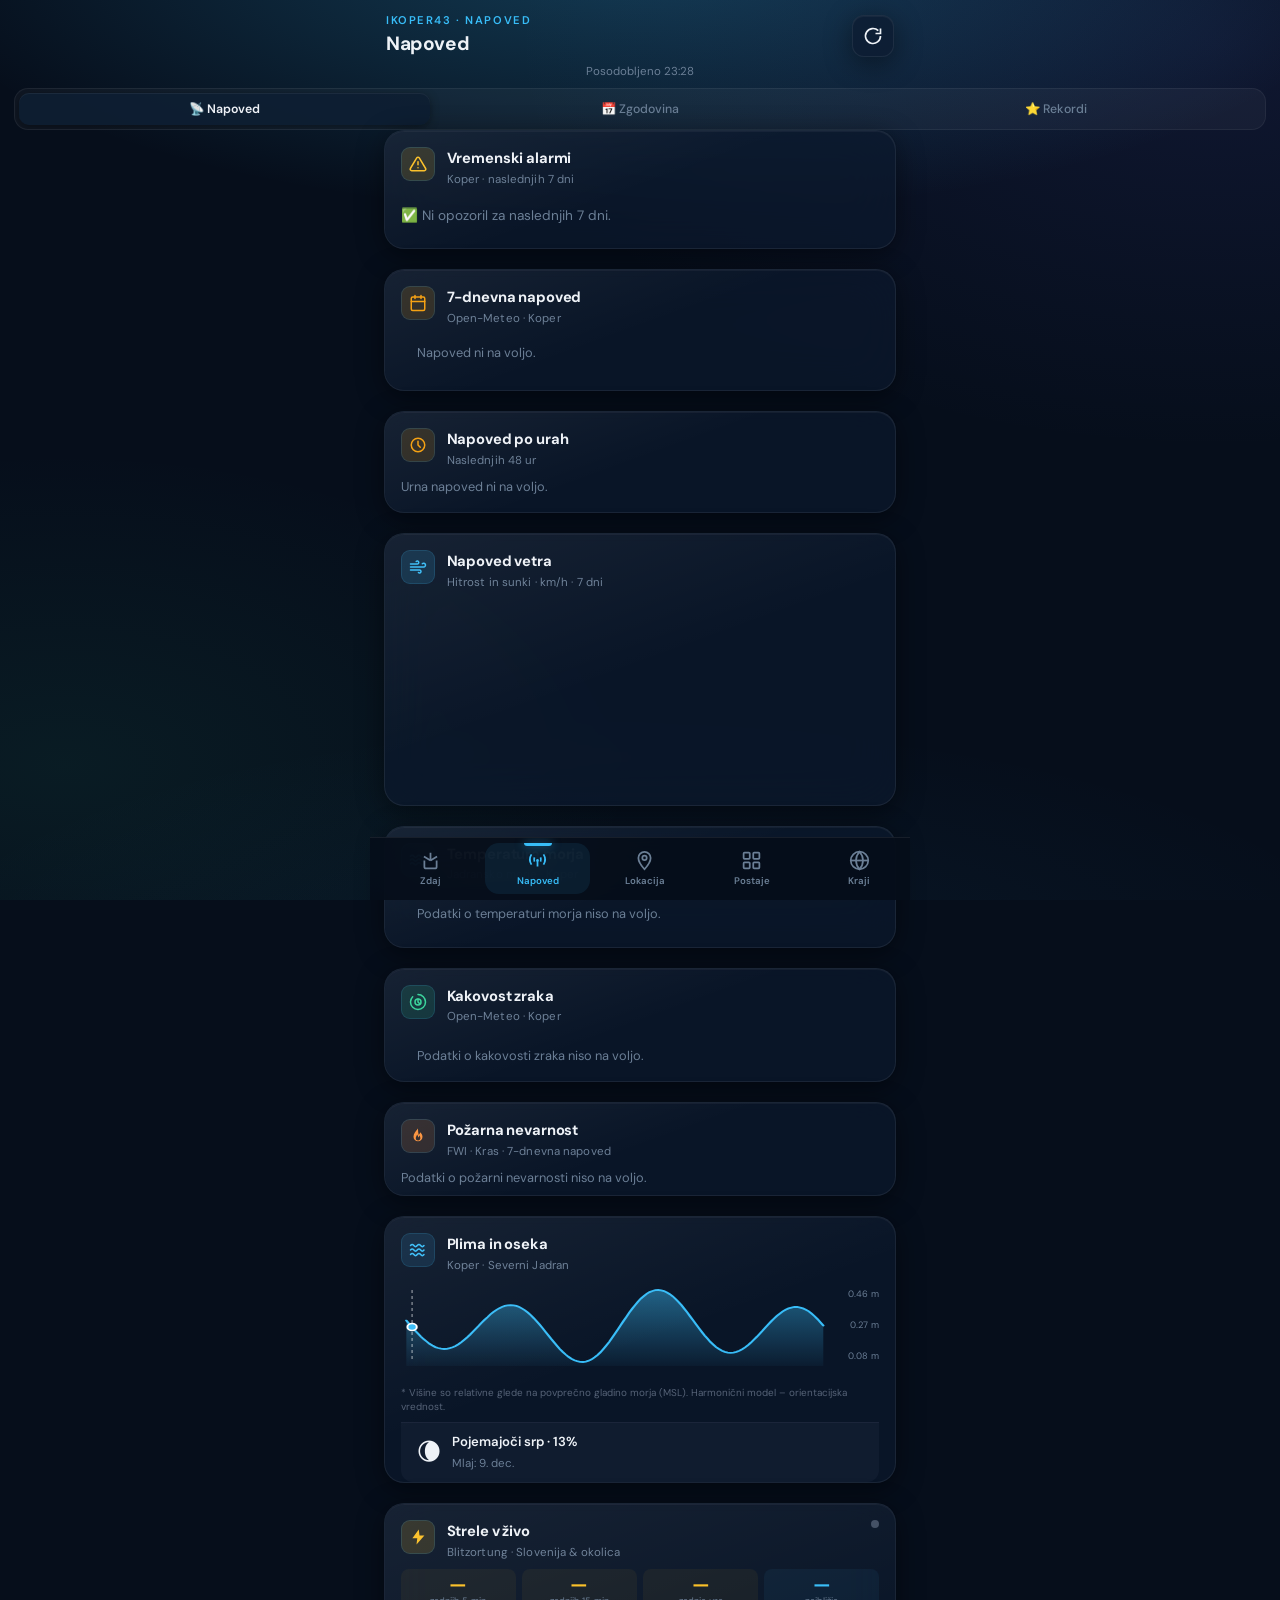
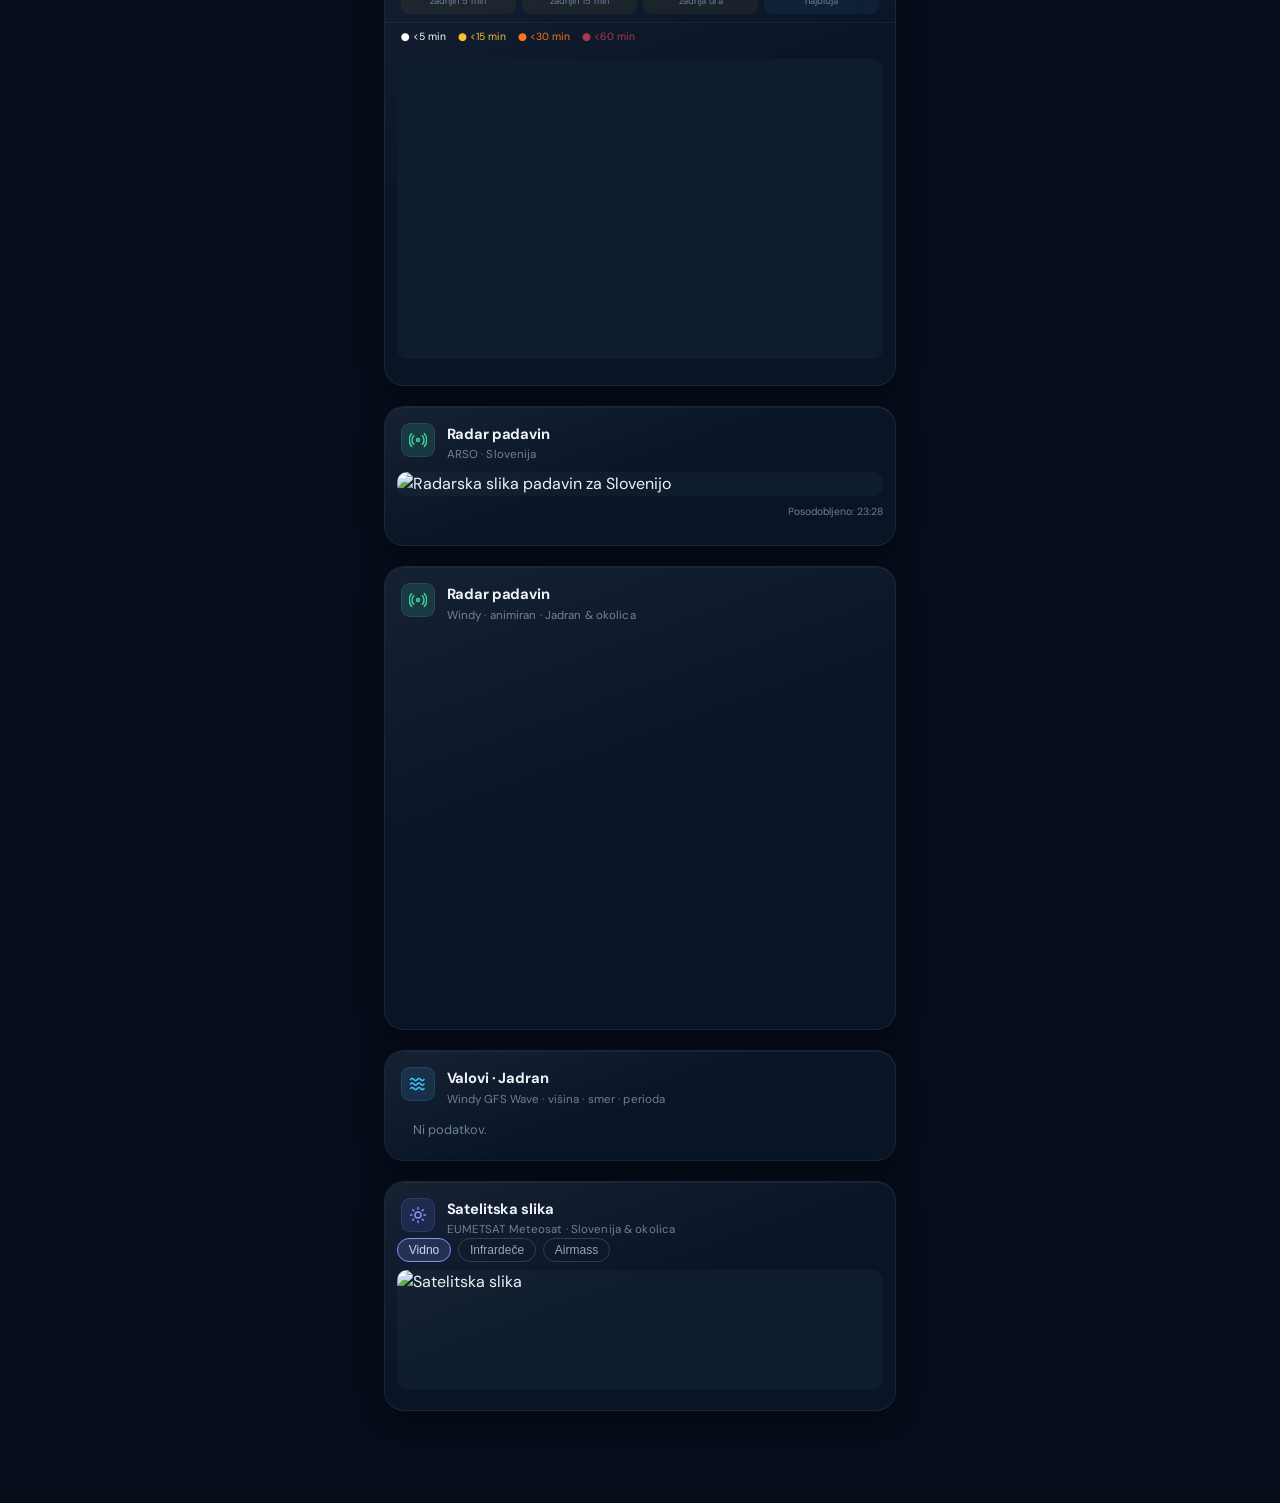
==== forecast.html @ 74c1cf61 "Push notification, veted naoved" ====
﻿<!DOCTYPE html>
<html lang="sl">
  <head>
    <meta charset="UTF-8" />
    <meta name="viewport" content="width=device-width, initial-scale=1, viewport-fit=cover" />
    <meta name="theme-color" content="#070f1a" />
    <meta name="description" content="Napoved, radar in opozorila – IKOPER43 Koper" />
    <title>Napoved – Vreme Koper</title>
    <link rel="manifest" href="manifest.webmanifest" />
    <link rel="icon" href="icons/icon-192.png" type="image/png" />
    <link rel="apple-touch-icon" href="icons/icon-192.png" />
    <link rel="preconnect" href="https://fonts.googleapis.com" />
    <link rel="preconnect" href="https://fonts.gstatic.com" crossorigin />
    <link
      href="https://fonts.googleapis.com/css2?family=DM+Sans:ital,opsz,wght@0,9..40,400;0,9..40,500;0,9..40,600;0,9..40,700&display=swap"
      rel="stylesheet"
    />
    <link rel="stylesheet" href="css/styles.css" />
    <link rel="stylesheet" href="https://unpkg.com/leaflet@1.9.4/dist/leaflet.css" />
  </head>
  <body class="page-forecast">
    <div class="bg-gradient" aria-hidden="true"></div>

    <header class="header">
      <div class="header__brand">
        <p class="header__station">IKOPER43 · Napoved</p>
        <h1 class="header__title">Napoved</h1>
      </div>
      <div class="header__actions">
        <button type="button" id="btn-reload" class="btn btn--icon" aria-label="Osveži">
          <svg width="20" height="20" viewBox="0 0 24 24" fill="none" stroke="currentColor" stroke-width="2" aria-hidden="true">
            <path d="M21 12a9 9 0 1 1-2.64-6.36" />
            <polyline points="21 3 21 9 15 9" />
          </svg>
        </button>
      </div>
    </header>

    <p id="status" class="status" role="status">Nalagam…</p>

    <nav class="sub-nav" aria-label="Postaja navigacija">
      <a href="./forecast.html" class="sub-nav__link sub-nav__link--active">📡 Napoved</a>
      <a href="./history.html" class="sub-nav__link">📅 Zgodovina</a>
      <a href="./records.html" class="sub-nav__link">⭐ Rekordi</a>
    </nav>

    <main class="main main--forecast">

      <!-- Opozorila -->
      <section class="card warn-card" id="warn-card" aria-label="Vremenski alarmi">
        <div class="card__head">
          <span class="card__icon" style="background:rgba(251,191,36,0.15);color:#fbbf24" aria-hidden="true">
            <svg width="18" height="18" viewBox="0 0 24 24" fill="none" stroke="currentColor" stroke-width="2" stroke-linecap="round" stroke-linejoin="round"><path d="M10.29 3.86L1.82 18a2 2 0 0 0 1.71 3h16.94a2 2 0 0 0 1.71-3L13.71 3.86a2 2 0 0 0-3.42 0z"/><line x1="12" y1="9" x2="12" y2="13"/><line x1="12" y1="17" x2="12.01" y2="17"/></svg>
          </span>
          <div>
            <h2 class="card__title">Vremenski alarmi</h2>
            <p class="card__desc">Koper · naslednjih 7 dni</p>
          </div>
        </div>
        <div id="warn-list" class="warn-list">
          <p class="forecast-loading">Nalagam…</p>
        </div>
      </section>

      <!-- 7-dnevna napoved -->
      <section class="card forecast-card" aria-label="7-dnevna napoved">
        <div class="card__head">
          <span class="card__icon card__icon--warm" aria-hidden="true">
            <svg width="18" height="18" viewBox="0 0 24 24" fill="none" stroke="currentColor" stroke-width="2" stroke-linecap="round" stroke-linejoin="round"><rect x="3" y="4" width="18" height="18" rx="2"/><path d="M16 2v4M8 2v4M3 10h18"/></svg>
          </span>
          <div>
            <h2 class="card__title">7-dnevna napoved</h2>
            <p class="card__desc">Open-Meteo · Koper</p>
          </div>
        </div>
        <div id="forecast-days" class="forecast-scroll">
          <p class="forecast-loading">Nalagam napoved…</p>
        </div>
      </section>

      <!-- Podrobna napoved po urah -->
      <section class="card" aria-label="Urna napoved">
        <div class="card__head">
          <span class="card__icon card__icon--warm" aria-hidden="true">
            <svg width="18" height="18" viewBox="0 0 24 24" fill="none" stroke="currentColor" stroke-width="2" stroke-linecap="round" stroke-linejoin="round"><circle cx="12" cy="12" r="9"/><path d="M12 7v5l3 3"/></svg>
          </span>
          <div>
            <h2 class="card__title">Napoved po urah</h2>
            <p class="card__desc">Naslednjih 48 ur</p>
          </div>
        </div>
        <div id="forecast-hourly" class="forecast-hourly-wrap">
          <p class="forecast-loading">Nalagam…</p>
        </div>
      </section>

      <!-- Napoved vetra -->
      <section class="card chart-card" aria-label="Napoved vetra">
        <div class="card__head">
          <span class="card__icon" style="background:rgba(56,189,248,0.15);color:#38bdf8" aria-hidden="true">
            <svg width="18" height="18" viewBox="0 0 24 24" fill="none" stroke="currentColor" stroke-width="2" stroke-linecap="round" stroke-linejoin="round"><path d="M9.59 4.59A2 2 0 1 1 11 8H2m10.59 11.41A2 2 0 1 0 14 16H2m15.73-8.27A2.5 2.5 0 1 1 19.5 12H2"/></svg>
          </span>
          <div>
            <h2 class="card__title">Napoved vetra</h2>
            <p class="card__desc">Hitrost in sunki · km/h · 7 dni</p>
          </div>
        </div>
        <div class="chart-wrap chart-wrap--wind">
          <canvas id="chart-wind" aria-label="Graf napovedi vetra"></canvas>
        </div>
      </section>

      <!-- Temperatura morja -->
      <section class="card sea-card" aria-label="Temperatura morja">
        <div class="card__head">
          <span class="card__icon" style="background:rgba(56,189,248,0.15);color:#38bdf8" aria-hidden="true">
            <svg width="18" height="18" viewBox="0 0 24 24" fill="none" stroke="currentColor" stroke-width="2" stroke-linecap="round" stroke-linejoin="round"><path d="M2 12c1.5-2 3-2 4.5 0s3 2 4.5 0 3-2 4.5 0 3 2 4.5 0"/><path d="M2 17c1.5-2 3-2 4.5 0s3 2 4.5 0 3-2 4.5 0 3 2 4.5 0"/><path d="M2 7c1.5-2 3-2 4.5 0s3 2 4.5 0 3-2 4.5 0 3 2 4.5 0"/></svg>
          </span>
          <div>
            <h2 class="card__title">Temperatura morja</h2>
            <p class="card__desc">Jadransko morje · Koper</p>
          </div>
        </div>
        <div id="sea-content" class="sea-content">
          <p class="forecast-loading">Nalagam…</p>
        </div>
      </section>

      <!-- Kakovost zraka -->
      <section class="card aq-card" aria-label="Kakovost zraka">
        <div class="card__head">
          <span class="card__icon" style="background:rgba(52,211,153,0.15);color:#34d399" aria-hidden="true">
            <svg width="18" height="18" viewBox="0 0 24 24" fill="none" stroke="currentColor" stroke-width="2" stroke-linecap="round" stroke-linejoin="round"><path d="M12 2a10 10 0 0 1 10 10c0 5.52-4.48 10-10 10S2 17.52 2 12c0-2.76 1.12-5.26 2.93-7.07"/><path d="M8 12a4 4 0 1 1 8 0 4 4 0 0 1-8 0"/><path d="M12 8v4l2 2"/></svg>
          </span>
          <div>
            <h2 class="card__title">Kakovost zraka</h2>
            <p class="card__desc">Open-Meteo · Koper</p>
          </div>
        </div>
        <div id="aq-content" class="aq-content">
          <p class="forecast-loading">Nalagam…</p>
        </div>
      </section>

      <!-- Požarna nevarnost -->
      <section class="card fire-card" aria-label="Požarna nevarnost">
        <div class="card__head">
          <span class="card__icon" style="background:rgba(251,146,60,0.15);color:#fb923c" aria-hidden="true">
            <svg width="18" height="18" viewBox="0 0 24 24" fill="currentColor"><path d="M12 2C9 6 6 8.5 6 13a6 6 0 0 0 12 0c0-2.5-1.5-4.5-3-6-0.5 2-1.5 3-2 3.5C12.5 9 12 6 12 2zm0 16a3 3 0 0 1-3-3c0-2 1.5-3.5 2-5 .5 1.5 1.5 2.5 1 4 1-.5 2-2 2-3 .5 1 1 2 1 3a3 3 0 0 1-3 4z"/></svg>
          </span>
          <div>
            <h2 class="card__title">Požarna nevarnost</h2>
            <p class="card__desc">FWI · Kras · 7-dnevna napoved</p>
          </div>
        </div>
        <div id="fire-content" class="fire-content">
          <p class="forecast-loading">Nalagam…</p>
        </div>
      </section>

      <!-- Plima in oseka -->
      <section class="card tide-card" aria-label="Plima in oseka">
        <div class="card__head">
          <span class="card__icon" style="background:rgba(56,189,248,0.12);color:#38bdf8" aria-hidden="true">
            <svg width="18" height="18" viewBox="0 0 24 24" fill="none" stroke="currentColor" stroke-width="2" stroke-linecap="round" stroke-linejoin="round"><path d="M2 6c1.5-2 3-2 4.5 0s3 2 4.5 0 3-2 4.5 0 3 2 4.5 0"/><path d="M2 12c1.5-2 3-2 4.5 0s3 2 4.5 0 3-2 4.5 0 3 2 4.5 0"/><path d="M2 18c1.5-2 3-2 4.5 0s3 2 4.5 0 3-2 4.5 0 3 2 4.5 0"/></svg>
          </span>
          <div>
            <h2 class="card__title">Plima in oseka</h2>
            <p class="card__desc">Koper · Severni Jadran</p>
          </div>
        </div>
        <div id="tide-content" class="tide-content">
          <p class="forecast-loading">Nalagam…</p>
        </div>
      </section>

      <!-- Strele (Blitzortung) -->
      <section class="card lightning-card" aria-label="Strele v živo">
        <div class="card__head">
          <span class="card__icon" style="background:rgba(251,191,36,0.15);color:#fbbf24" aria-hidden="true">
            <svg width="18" height="18" viewBox="0 0 24 24" fill="currentColor"><path d="M13 2L4.5 13.5H11L10 22L20.5 10H14L13 2Z"/></svg>
          </span>
          <div>
            <h2 class="card__title">Strele v živo</h2>
            <p class="card__desc">Blitzortung · Slovenija &amp; okolica</p>
          </div>
          <div class="lightning-status">
            <span id="lightning-dot" class="lightning-dot lightning-dot--off" title="Stanje povezave"></span>
          </div>
        </div>

        <!-- Stats vrstica -->
        <div id="lightning-stats" class="lightning-stats">
          <div class="lightning-stat">
            <span class="lightning-stat__val" id="ls-5m">—</span>
            <span class="lightning-stat__lbl">zadnjih 5 min</span>
          </div>
          <div class="lightning-stat">
            <span class="lightning-stat__val" id="ls-15m">—</span>
            <span class="lightning-stat__lbl">zadnjih 15 min</span>
          </div>
          <div class="lightning-stat">
            <span class="lightning-stat__val" id="ls-1h">—</span>
            <span class="lightning-stat__lbl">zadnja ura</span>
          </div>
          <div class="lightning-stat lightning-stat--near" id="ls-nearest-wrap">
            <span class="lightning-stat__val" id="ls-nearest">—</span>
            <span class="lightning-stat__lbl">najbližja</span>
          </div>
        </div>

        <!-- Legenda -->
        <div class="lightning-legend">
          <span class="lightning-legend__item lightning-legend__item--new">● &lt;5 min</span>
          <span class="lightning-legend__item lightning-legend__item--15">● &lt;15 min</span>
          <span class="lightning-legend__item lightning-legend__item--30">● &lt;30 min</span>
          <span class="lightning-legend__item lightning-legend__item--old">● &lt;60 min</span>
        </div>

        <!-- Leaflet mini mapa -->
        <div class="radar-map-wrap">
          <div id="lightning-map" class="radar-map"></div>
        </div>
      </section>


      <!-- ARSO radar GIF -->
      <section class="card radar-card" aria-label="ARSO radarska slika">
        <div class="card__head">
          <span class="card__icon card__icon--rain" aria-hidden="true">
            <svg width="18" height="18" viewBox="0 0 24 24" fill="none" stroke="currentColor" stroke-width="2" stroke-linecap="round" stroke-linejoin="round"><circle cx="12" cy="12" r="2"/><path d="M6.3 6.3a8 8 0 0 0 0 11.4M17.7 6.3a8 8 0 0 1 0 11.4M3.5 3.5a13 13 0 0 0 0 17M20.5 3.5a13 13 0 0 1 0 17"/></svg>
          </span>
          <div>
            <h2 class="card__title">Radar padavin</h2>
            <p class="card__desc">ARSO · Slovenija</p>
          </div>
        </div>
        <div class="radar-wrap">
          <img
            id="radar-img"
            src="https://meteo.arso.gov.si/uploads/probase/www/observ/radar/si0-rm-anim.gif"
            alt="Radarska slika padavin za Slovenijo"
            class="radar-img"
          />
          <p id="radar-arso-updated" class="radar-updated"></p>
        </div>
      </section>

      <!-- Windy radar iframe -->
      <section class="card radar-card" aria-label="Windy radar">
        <div class="card__head">
          <span class="card__icon card__icon--rain" aria-hidden="true">
            <svg width="18" height="18" viewBox="0 0 24 24" fill="none" stroke="currentColor" stroke-width="2" stroke-linecap="round" stroke-linejoin="round"><circle cx="12" cy="12" r="2"/><path d="M6.3 6.3a8 8 0 0 0 0 11.4M17.7 6.3a8 8 0 0 1 0 11.4M3.5 3.5a13 13 0 0 0 0 17M20.5 3.5a13 13 0 0 1 0 17"/></svg>
          </span>
          <div>
            <h2 class="card__title">Radar padavin</h2>
            <p class="card__desc">Windy · animiran · Jadran &amp; okolica</p>
          </div>
        </div>
        <div class="windy-wrap">
          <iframe
            id="windy-iframe"
            src="https://embed.windy.com/embed2.html?lat=45.55&lon=13.73&detailLat=45.55&detailLon=13.73&width=650&height=450&zoom=7&level=surface&overlay=radar&product=radar&menu=&message=&marker=&calendar=now&pressure=&type=map&location=coordinates&detail=&metricWind=km%2Fh&metricTemp=%C2%B0C&radarRange=-1"
            frameborder="0"
            allowfullscreen
            loading="lazy"
            title="Windy radar padavin"
          ></iframe>
        </div>
      </section>

      <!-- Valovi (Windy gfsWave) -->
      <section class="card waves-card" aria-label="Napoved valov">
        <div class="card__head">
          <span class="card__icon" style="background:rgba(56,189,248,0.12);color:#38bdf8" aria-hidden="true">
            <svg width="18" height="18" viewBox="0 0 24 24" fill="none" stroke="currentColor" stroke-width="2" stroke-linecap="round" stroke-linejoin="round"><path d="M2 6c1.5-2 3-2 4.5 0s3 2 4.5 0 3-2 4.5 0 3 2 4.5 0"/><path d="M2 12c1.5-2 3-2 4.5 0s3 2 4.5 0 3-2 4.5 0 3 2 4.5 0"/><path d="M2 18c1.5-2 3-2 4.5 0s3 2 4.5 0 3-2 4.5 0 3 2 4.5 0"/></svg>
          </span>
          <div>
            <h2 class="card__title">Valovi · Jadran</h2>
            <p class="card__desc">Windy GFS Wave · višina · smer · perioda</p>
          </div>
        </div>
        <div id="waves-content" class="waves-scroll">
          <p class="forecast-loading">Nalagam…</p>
        </div>
      </section>

      <!-- Satelitska slika (EUMETSAT Meteosat) -->
      <section class="card satellite-card" aria-label="Satelitska slika">
        <div class="card__head">
          <span class="card__icon" style="background:rgba(99,102,241,0.15);color:#818cf8" aria-hidden="true">
            <svg width="18" height="18" viewBox="0 0 24 24" fill="none" stroke="currentColor" stroke-width="2" stroke-linecap="round" stroke-linejoin="round"><circle cx="12" cy="12" r="4"/><path d="M12 2v2M12 20v2M4.93 4.93l1.41 1.41M17.66 17.66l1.41 1.41M2 12h2M20 12h2M4.93 19.07l1.41-1.41M17.66 6.34l1.41-1.41"/></svg>
          </span>
          <div>
            <h2 class="card__title">Satelitska slika</h2>
            <p class="card__desc">EUMETSAT Meteosat · Slovenija &amp; okolica</p>
          </div>
        </div>
        <div class="satellite-controls">
          <button class="sat-btn sat-btn--active" data-layer="msg_fes:rgb_naturalenhncd">Vidno</button>
          <button class="sat-btn" data-layer="msg_fes:ir108">Infrardeče</button>
          <button class="sat-btn" data-layer="msg_fes:rgb_airmass">Airmass</button>
        </div>
        <div class="satellite-wrap">
          <img id="satellite-img" class="satellite-img" alt="Satelitska slika" />
          <p id="satellite-updated" class="radar-updated"></p>
        </div>
      </section>

    </main>

        <nav class="bottom-nav" aria-label="Glavna navigacija">
      <a href="./" class="bottom-nav__link">
        <svg class="bottom-nav__svg" viewBox="0 0 24 24" fill="none" stroke="currentColor" stroke-width="2" aria-hidden="true">
          <path d="M12 3v9m0 0 7.5-4.5M12 12 4.5 7.5M5 12v7a2 2 0 0 0 2 2h10a2 2 0 0 0 2-2v-7" />
        </svg>
        Zdaj
      </a>
      <a href="./forecast.html" class="bottom-nav__link bottom-nav__link--active">
        <svg class="bottom-nav__svg" viewBox="0 0 24 24" fill="none" stroke="currentColor" stroke-width="2" aria-hidden="true">
          <path d="M12 13v7"/><path d="M8.56 9.56a6 6 0 0 0 0 4.88M15.44 9.56a6 6 0 0 1 0 4.88"/><path d="M5.12 6.12a11 11 0 0 0 0 11.76M18.88 6.12a11 11 0 0 1 0 11.76"/><circle cx="12" cy="13" r="1.5" fill="currentColor" stroke="none"/>
        </svg>
        Napoved
      </a>
      <a href="./lokacija.html" class="bottom-nav__link">
        <svg class="bottom-nav__svg" viewBox="0 0 24 24" fill="none" stroke="currentColor" stroke-width="2" aria-hidden="true">
          <path d="M12 2a7 7 0 0 1 7 7c0 5-7 13-7 13S5 14 5 9a7 7 0 0 1 7-7z"/><circle cx="12" cy="9" r="2.5"/>
        </svg>
        Lokacija
      </a>
      <a href="./postaje.html" class="bottom-nav__link">
        <svg class="bottom-nav__svg" viewBox="0 0 24 24" fill="none" stroke="currentColor" stroke-width="2" aria-hidden="true">
          <rect x="3" y="3" width="7" height="7" rx="1"/><rect x="14" y="3" width="7" height="7" rx="1"/><rect x="3" y="14" width="7" height="7" rx="1"/><rect x="14" y="14" width="7" height="7" rx="1"/>
        </svg>
        Postaje
      </a>
      <a href="./sreca.html" class="bottom-nav__link">
        <svg class="bottom-nav__svg" viewBox="0 0 24 24" fill="none" stroke="currentColor" stroke-width="2" aria-hidden="true">
          <circle cx="12" cy="12" r="10"/><path d="M12 2a15.3 15.3 0 0 1 4 10 15.3 15.3 0 0 1-4 10 15.3 15.3 0 0 1-4-10 15.3 15.3 0 0 1 4-10z"/><path d="M2 12h20"/>
        </svg>
        Kraji
      </a>
    </nav>

    <script src="vendor/chart.umd.min.js"></script>
    <script src="https://unpkg.com/leaflet@1.9.4/dist/leaflet.js"></script>
    <script type="module" src="js/forecast-page.js"></script>
  </body>
</html>
---- css/styles.css ----
:root {
  --bg: #060e1b;
  --bg-elevated: #0d1e33;
  --card: rgba(12, 26, 46, 0.68);
  --card-hover: rgba(18, 36, 60, 0.88);
  --card-border: rgba(255, 255, 255, 0.07);
  --card-highlight: rgba(255, 255, 255, 0.045);
  --text: #eef2f7;
  --text-secondary: #94a3b8;
  --muted: #6b7f96;
  --accent: #38bdf8;
  --accent-dim: rgba(56, 189, 248, 0.12);
  --warm: #f59e0b;
  --warm-glow: rgba(245, 158, 11, 0.22);
  --cold: #38bdf8;
  --hot: #f43f5e;
  --rain: #34d399;
  --radius: 20px;
  --radius-sm: 12px;
  --shadow: 0 6px 28px rgba(0, 0, 0, 0.45), 0 1px 0 var(--card-highlight) inset;
  --safe-bottom: env(safe-area-inset-bottom, 0px);
}

*,
*::before,
*::after {
  box-sizing: border-box;
}

html {
  -webkit-tap-highlight-color: transparent;
}

body {
  margin: 0;
  min-height: 100dvh;
  font-family: 'DM Sans', system-ui, sans-serif;
  background: var(--bg);
  color: var(--text);
  line-height: 1.5;
  padding-bottom: calc(4.75rem + var(--safe-bottom));
  -webkit-font-smoothing: antialiased;
}

.bg-gradient {
  position: fixed;
  inset: 0;
  z-index: -1;
  background:
    radial-gradient(ellipse 100% 50% at 50% -5%, rgba(56, 189, 248, 0.26), transparent 58%),
    radial-gradient(ellipse 55% 45% at 95% 5%, rgba(99, 102, 241, 0.1), transparent),
    radial-gradient(ellipse 45% 35% at 5% 85%, rgba(52, 211, 153, 0.07), transparent),
    radial-gradient(ellipse 60% 30% at 50% 110%, rgba(56, 189, 248, 0.06), transparent),
    var(--bg);
}

/* —— Header —— */
.header {
  display: flex;
  align-items: center;
  justify-content: space-between;
  padding: 0.75rem 1rem 0.25rem;
  max-width: 540px;
  margin: 0 auto;
}

.header__station {
  margin: 0;
  font-size: 0.7rem;
  font-weight: 600;
  letter-spacing: 0.14em;
  text-transform: uppercase;
  color: var(--accent);
}

.header__title {
  margin: 0.1rem 0 0;
  font-size: 1.2rem;
  font-weight: 700;
  letter-spacing: -0.02em;
}

.header__actions {
  display: flex;
  gap: 0.5rem;
  align-items: center;
}

.btn {
  border: none;
  cursor: pointer;
  font: inherit;
  border-radius: var(--radius-sm);
  transition: background 0.2s, transform 0.15s;
}

.btn:active {
  transform: scale(0.96);
}

.btn--ghost {
  padding: 0.5rem 0.85rem;
  background: var(--accent-dim);
  color: var(--accent);
  font-size: 0.78rem;
  font-weight: 600;
}

.btn--icon {
  width: 42px;
  height: 42px;
  display: grid;
  place-items: center;
  background: var(--card);
  border: 1px solid var(--card-border);
  color: var(--text);
  box-shadow: var(--shadow);
}

.hidden {
  display: none !important;
}

.status {
  text-align: center;
  font-size: 0.72rem;
  color: var(--muted);
  margin: 0 1rem 0.4rem;
  min-height: 1rem;
  max-width: 540px;
  margin-left: auto;
  margin-right: auto;
}

.status--error {
  color: #f87171;
}

/* —— Layout —— */
.main {
  max-width: 540px;
  margin: 0 auto;
  padding: 0 0.85rem 1rem;
  display: flex;
  flex-direction: column;
  gap: 1.25rem;
}

.card {
  background: var(--card);
  border: 1px solid var(--card-border);
  border-radius: var(--radius);
  box-shadow: var(--shadow);
  backdrop-filter: blur(24px);
  -webkit-backdrop-filter: blur(24px);
  position: relative;
  overflow: hidden;
}
.card::before {
  content: '';
  position: absolute;
  inset: 0;
  border-radius: inherit;
  background: linear-gradient(160deg, rgba(255,255,255,0.055) 0%, transparent 50%);
  pointer-events: none;
}

.card__head {
  display: flex;
  align-items: flex-start;
  gap: 0.75rem;
  padding: 1rem 1rem 0;
}

.card__icon {
  width: 34px;
  height: 34px;
  display: grid;
  place-items: center;
  border-radius: 9px;
  background: var(--accent-dim);
  color: var(--accent);
  flex-shrink: 0;
  border: 1px solid rgba(56,189,248,0.15);
}

.card__icon svg {
  display: block;
}

.card__icon--warm {
  background: rgba(245, 158, 11, 0.15);
  color: var(--warm);
}

.card__icon--rain {
  background: rgba(52, 211, 153, 0.15);
  color: var(--rain);
}

.card__title {
  margin: 0;
  font-size: 0.92rem;
  font-weight: 700;
  letter-spacing: -0.01em;
}

.card__desc {
  margin: 0.1rem 0 0;
  font-size: 0.72rem;
  color: var(--muted);
  letter-spacing: 0.01em;
}

/* —— Trenutno stanje (kompaktno) —— */
.now-panel {
  padding: 0.75rem 0.85rem 0.65rem;
}

.now-panel__top {
  display: flex;
  align-items: center;
  gap: 0.65rem;
}

.now-panel__icon {
  font-size: 2rem;
  line-height: 1;
  flex-shrink: 0;
}

.now-panel__main {
  flex: 1;
  min-width: 0;
}

.now-panel__temp {
  display: flex;
  align-items: flex-start;
  gap: 0.1rem;
  line-height: 1;
}

.now-panel__temp span:first-child {
  font-size: 2.75rem;
  font-weight: 700;
  letter-spacing: -0.03em;
  background: linear-gradient(180deg, #fde68a 0%, var(--warm) 100%);
  -webkit-background-clip: text;
  -webkit-text-fill-color: transparent;
  background-clip: text;
}

.now-panel__unit {
  font-size: 1rem;
  font-weight: 500;
  color: var(--muted);
  margin-top: 0.35rem;
  -webkit-text-fill-color: var(--muted);
}

/* Trend puščica */
.now-panel__trend {
  font-size: 1.4rem;
  font-weight: 700;
  margin-top: 0.2rem;
  margin-left: 0.1rem;
  -webkit-text-fill-color: initial;
  line-height: 1;
}
.trend--up   { color: #f43f5e; }
.trend--down { color: #38bdf8; }
.trend--flat { color: var(--muted); }

/* Občutek temperature */
.now-panel__feel {
  display: inline-block;
  font-size: 0.7rem;
  font-weight: 600;
  padding: 0.15em 0.5em;
  border-radius: 5px;
  margin: 0.25rem 0 0;
}
.feel--freeze   { background: rgba(56,189,248,0.2);  color: #7dd3fc; }
.feel--cold     { background: rgba(56,189,248,0.15); color: #38bdf8; }
.feel--cool     { background: rgba(99,179,237,0.12); color: #93c5fd; }
.feel--nice     { background: rgba(52,211,153,0.15); color: #34d399; }
.feel--warm     { background: rgba(245,158,11,0.15); color: #f59e0b; }
.feel--hot      { background: rgba(244,63,94,0.15);  color: #f43f5e; }
.feel--scorching{ background: rgba(244,63,94,0.25);  color: #fb7185; }

/* Zadnji dež – manjši tekst v metrics celici */
.now-stat__sub {
  display: block;
  font-size: 0.6rem;
  font-weight: 400;
  color: var(--muted);
  margin-top: 0.1rem;
  line-height: 1.2;
}

.now-panel__time {
  margin: 0.2rem 0 0;
  font-size: 0.75rem;
  color: var(--muted);
}

.now-panel__extremes {
  display: flex;
  flex-direction: column;
  gap: 0.3rem;
  flex-shrink: 0;
}

.now-ext {
  font-size: 1rem;
  font-weight: 700;
  padding: 0.2rem 0.45rem;
  border-radius: 6px;
  background: rgba(0, 0, 0, 0.25);
  text-align: center;
  white-space: nowrap;
}

.now-ext--cold {
  color: var(--cold);
}

.now-ext--hot {
  color: var(--hot);
}

.now-panel__wind {
  display: flex;
  align-items: center;
  gap: 0.65rem;
  margin-top: 0.55rem;
  padding-top: 0.55rem;
  border-top: 1px solid var(--card-border);
}

.now-panel__wind-txt {
  display: flex;
  align-items: baseline;
  gap: 0.5rem;
  flex: 1;
}

.now-panel__wind-dir {
  font-weight: 700;
  font-size: 0.95rem;
  color: var(--accent);
}

.now-panel__wind-spd {
  font-size: 0.85rem;
  color: var(--muted);
}

.now-panel__grid {
  display: grid;
  grid-template-columns: repeat(3, 1fr);
  gap: 0.35rem;
  margin-top: 0.55rem;
}

.now-stat {
  background: rgba(0, 0, 0, 0.2);
  border-radius: 8px;
  padding: 0.35rem 0.4rem;
  text-align: center;
}

.now-stat__lbl {
  display: block;
  font-size: 0.6rem;
  text-transform: uppercase;
  letter-spacing: 0.04em;
  color: var(--muted);
  line-height: 1.2;
}

.now-stat__val {
  display: block;
  font-size: 0.8rem;
  font-weight: 600;
  margin-top: 0.1rem;
  font-variant-numeric: tabular-nums;
}

/* —— Wind compass —— */
.wind-compass__ring {
  position: relative;
  width: 96px;
  height: 96px;
  border-radius: 50%;
  border: 2px solid var(--card-border);
  background: rgba(0, 0, 0, 0.2);
}

.wind-compass--sm .wind-compass__ring {
  width: 44px;
  height: 44px;
  border-width: 1px;
}

.wind-compass__needle {
  position: absolute;
  inset: 14px;
  transform-origin: center center;
  transition: transform 0.45s cubic-bezier(0.34, 1.2, 0.64, 1);
}

.wind-compass--sm .wind-compass__needle {
  inset: 6px;
}

.wind-compass__needle::after {
  content: '';
  position: absolute;
  left: 50%;
  top: 2px;
  margin-left: -6px;
  border-left: 6px solid transparent;
  border-right: 6px solid transparent;
  border-bottom: 28px solid var(--accent);
  filter: drop-shadow(0 2px 4px rgba(56, 189, 248, 0.45));
}

.wind-compass--sm .wind-compass__needle::after {
  margin-left: -4px;
  border-left-width: 4px;
  border-right-width: 4px;
  border-bottom-width: 14px;
  top: 1px;
}

/* —— Charts —— */
.chart-card {
  padding-bottom: 0.85rem;
}

/* —— Alarmi —— */
#alerts-container {
  max-width: 540px;
  margin: 0 auto;
  padding: 0 0.85rem;
  display: flex;
  flex-direction: column;
  gap: 0.4rem;
}

.alert-banner {
  display: flex;
  align-items: flex-start;
  gap: 0.6rem;
  padding: 0.65rem 0.85rem;
  border-radius: var(--radius-sm);
  border-left: 3px solid currentColor;
  font-size: 0.82rem;
}

.alert-banner__icon { font-size: 1rem; flex-shrink: 0; line-height: 1.4; }
.alert-banner__body { display: flex; flex-direction: column; gap: 0.1rem; }
.alert-banner__body strong { font-weight: 700; }

.alert--yellow  { background: rgba(234,179,8,0.12);   color: #fcd34d; }
.alert--orange  { background: rgba(249,115,22,0.12);  color: #fb923c; }
.alert--red     { background: rgba(244,63,94,0.15);   color: #f43f5e; }
.alert--violet  { background: rgba(167,139,250,0.15); color: #a78bfa; }

.alert-fallback-link {
  display: inline-block;
  padding: 0.35rem 0.8rem;
  font-size: 0.78rem;
  color: var(--muted);
  text-decoration: none;
  border: 1px solid var(--card-border);
  border-radius: var(--radius-sm);
  transition: color 0.15s, border-color 0.15s;
}
.alert-fallback-link:hover { color: var(--text); border-color: rgba(255,255,255,0.2); }

/* —— 7-dnevna napoved —— */
.forecast-card { padding-bottom: 1rem; }

.forecast-scroll {
  display: flex;
  overflow-x: auto;
  gap: 0.4rem;
  padding: 0.5rem 1rem 0.25rem;
  -webkit-overflow-scrolling: touch;
  scrollbar-width: none;
}
.forecast-scroll::-webkit-scrollbar { display: none; }

.forecast-loading {
  color: var(--muted);
  font-size: 0.8rem;
  padding: 0.5rem 1rem;
  margin: 0;
}

.forecast-day {
  display: flex;
  flex-direction: column;
  align-items: center;
  gap: 0.3rem;
  min-width: 60px;
  padding: 0.6rem 0.4rem;
  border-radius: var(--radius-sm);
  background: rgba(0,0,0,0.2);
  border: 1px solid var(--card-border);
  flex-shrink: 0;
}

.forecast-day__lbl {
  font-size: 0.68rem;
  font-weight: 600;
  color: var(--muted);
  text-transform: uppercase;
  letter-spacing: 0.04em;
}

.forecast-day__icon { font-size: 1.5rem; line-height: 1; }

.forecast-day__temps {
  display: flex;
  flex-direction: column;
  align-items: center;
  gap: 0.1rem;
  line-height: 1.2;
}

.forecast-day__max {
  font-size: 0.88rem;
  font-weight: 700;
  color: var(--hot);
}

.forecast-day__min {
  font-size: 0.75rem;
  font-weight: 500;
  color: var(--cold);
}

.forecast-day__rain {
  font-size: 0.65rem;
  color: var(--rain);
  font-weight: 600;
}

.forecast-day__rain--none { color: var(--muted); }

/* —— Radar —— */
.radar-card { padding-bottom: 0.85rem; }

/* —— Temperatura morja —— */
.sea-card { padding-bottom: 1rem; }

.sea-content { padding: 0.75rem 1rem 0; }

.sea-current {
  display: flex;
  align-items: baseline;
  gap: 0.5rem;
  margin-bottom: 0.85rem;
}

.sea-current__val {
  font-size: 2rem;
  font-weight: 700;
  color: #38bdf8;
  letter-spacing: -0.02em;
}

.sea-current__lbl {
  font-size: 0.75rem;
  color: var(--muted);
}

.sea-week {
  display: flex;
  gap: 0.4rem;
  overflow-x: auto;
  scrollbar-width: none;
  padding-bottom: 0.25rem;
}
.sea-week::-webkit-scrollbar { display: none; }

.sea-day {
  display: flex;
  flex-direction: column;
  align-items: center;
  gap: 0.2rem;
  min-width: 52px;
  padding: 0.45rem 0.3rem;
  border-radius: var(--radius-sm);
  background: rgba(56,189,248,0.07);
  border: 1px solid rgba(56,189,248,0.15);
  flex-shrink: 0;
}

.sea-day__lbl {
  font-size: 0.62rem;
  font-weight: 600;
  color: var(--muted);
  text-transform: uppercase;
  letter-spacing: 0.04em;
}

.sea-day__val {
  font-size: 0.85rem;
  font-weight: 700;
  color: #38bdf8;
}

/* —— Radar zemljevid —— */
.radar-map-wrap {
  padding: 0.5rem 0.75rem 0.75rem;
  display: flex;
  flex-direction: column;
  gap: 0.5rem;
}

.radar-map {
  width: 100%;
  height: 300px;
  border-radius: 10px;
  overflow: hidden;
  background: #0f1c2e;
  z-index: 0;
}

.radar-controls {
  display: flex;
  align-items: center;
  gap: 0.65rem;
}

.radar-btn {
  width: 34px;
  height: 34px;
  border-radius: 50%;
  border: none;
  background: var(--accent-dim);
  color: var(--accent);
  cursor: pointer;
  display: grid;
  place-items: center;
  flex-shrink: 0;
  transition: background 0.15s;
}

.radar-btn:active { transform: scale(0.94); }

.radar-timeline {
  flex: 1;
  height: 4px;
  background: rgba(148,163,184,0.15);
  border-radius: 2px;
  overflow: hidden;
}

.radar-timeline__bar {
  height: 100%;
  width: 0%;
  background: var(--accent);
  border-radius: 2px;
  transition: width 0.3s;
}

.radar-time {
  font-size: 0.72rem;
  font-weight: 600;
  color: var(--muted);
  font-variant-numeric: tabular-nums;
  min-width: 2.5rem;
  text-align: right;
}

.radar-time--forecast { color: var(--rain); }

.radar-updated {
  margin: 0;
  font-size: 0.65rem;
  color: var(--muted);
  text-align: right;
}

/* ARSO radar GIF */
.windy-wrap {
  padding: 0 0 0.75rem;
  border-radius: 0 0 1rem 1rem;
  overflow: hidden;
}

.windy-wrap iframe {
  width: 100%;
  height: 380px;
  border: none;
  display: block;
}

.radar-wrap {
  padding: 0.5rem 0.75rem 0.75rem;
  display: flex;
  flex-direction: column;
  gap: 0.5rem;
}

.radar-img {
  width: 100%;
  max-width: 100%;
  height: auto;
  display: block;
  border-radius: 10px;
  overflow: hidden;
  background: #0f1c2e;
}

/* —— Vremenski alarmi —— */
.notif-ask-btn {
  display: block;
  width: calc(100% - 2rem);
  margin: 0.5rem 1rem;
  padding: 0.6rem 1rem;
  background: rgba(251,191,36,0.12);
  border: 1px solid rgba(251,191,36,0.3);
  border-radius: 10px;
  color: #fbbf24;
  font-size: 0.82rem;
  font-family: 'DM Sans', sans-serif;
  cursor: pointer;
  text-align: left;
  transition: background 0.2s;
}
.notif-ask-btn:hover { background: rgba(251,191,36,0.2); }

.warn-list { padding: 0.5rem 0.75rem 0.75rem; display: flex; flex-direction: column; gap: 0.5rem; }

.warn-none {
  padding: 0.6rem 0.25rem;
  font-size: 0.85rem;
  color: var(--muted);
  margin: 0;
}

.warn-row {
  display: flex;
  align-items: center;
  gap: 0.6rem;
  padding: 0.6rem 0.75rem;
  border-radius: 12px;
  background: rgba(255,255,255,0.04);
  position: relative;
  overflow: hidden;
}

.warn-row__bar {
  position: absolute;
  left: 0; top: 0; bottom: 0;
  width: 3px;
  border-radius: 0 2px 2px 0;
}

.warn-row__icon { font-size: 1.2rem; flex-shrink: 0; }

.warn-row__body {
  flex: 1;
  display: flex;
  flex-direction: column;
  gap: 0.1rem;
}

.warn-row__title { font-size: 0.85rem; font-weight: 600; }
.warn-row__desc  { font-size: 0.75rem; color: var(--muted); }

.warn-row__badge {
  font-size: 0.65rem;
  font-weight: 700;
  padding: 0.2rem 0.5rem;
  border-radius: 20px;
  white-space: nowrap;
}
.warn-row__badge--yellow { background: rgba(251,191,36,0.18); color: #fbbf24; }
.warn-row__badge--orange { background: rgba(249,115,22,0.18); color: #f97316; }
.warn-row__badge--red    { background: rgba(244,63,94,0.18);  color: #f43f5e; }

/* —— Aktivnosti —— */
.act-list { padding: 0.5rem 0.75rem 0.75rem; display: flex; flex-direction: column; gap: 0.55rem; }

.act-row {
  display: flex;
  align-items: center;
  gap: 0.65rem;
}

.act-row__icon { font-size: 1.3rem; width: 1.8rem; text-align: center; flex-shrink: 0; }

.act-row__body { flex: 1; }

.act-row__top {
  display: flex;
  justify-content: space-between;
  align-items: baseline;
  margin-bottom: 0.25rem;
}

.act-row__name  { font-size: 0.82rem; font-weight: 600; }
.act-row__score { font-size: 0.75rem; font-weight: 700; }

.act-bar {
  height: 5px;
  border-radius: 3px;
  background: rgba(255,255,255,0.08);
  overflow: hidden;
}

.act-bar__fill {
  height: 100%;
  border-radius: 3px;
  transition: width 0.6s ease;
}

/* —— Kraji grid —— */
.main--kraji { padding-top: 0.5rem; }

.kraji-grid {
  display: grid;
  grid-template-columns: repeat(2, 1fr);
  gap: 0.5rem;
  padding: 0.5rem 0.75rem 0.75rem;
}

.kraj-tile {
  background: rgba(255,255,255,0.04);
  border: 1px solid rgba(255,255,255,0.07);
  border-radius: 14px;
  padding: 0.65rem 0.7rem;
  display: flex;
  flex-direction: column;
  gap: 0.2rem;
}

.kraj-tile__top {
  display: flex;
  align-items: center;
  gap: 0.35rem;
  margin-bottom: 0.15rem;
}

.kraj-tile__emoji { font-size: 1rem; line-height: 1; }
.kraj-tile__name  { flex: 1; font-size: 0.75rem; font-weight: 600; white-space: nowrap; overflow: hidden; text-overflow: ellipsis; }
.kraj-tile__icon  { font-size: 1.1rem; }

.kraj-tile__temp {
  font-size: 1.6rem;
  font-weight: 700;
  letter-spacing: -0.03em;
  line-height: 1;
}

.kraj-tile__range {
  font-size: 0.68rem;
  color: var(--muted);
  display: flex;
  gap: 0.3rem;
  align-items: center;
  flex-wrap: wrap;
}

.kraj-rain { color: #38bdf8; }

/* —— Valovi (Windy) —— */
.waves-scroll { padding: 0.25rem 0.75rem 0.75rem; }

.waves-list { display: flex; flex-direction: column; }

.waves-day-sep {
  font-size: 0.7rem;
  font-weight: 700;
  letter-spacing: 0.06em;
  text-transform: uppercase;
  color: var(--muted);
  padding: 0.6rem 0 0.2rem;
}

.waves-row {
  display: grid;
  grid-template-columns: 3rem 3.5rem 3rem 1fr;
  align-items: center;
  gap: 0.5rem;
  padding: 0.35rem 0;
  border-bottom: 1px solid rgba(255,255,255,0.04);
  font-size: 0.82rem;
}
.waves-row:last-child { border-bottom: none; }

.waves-row__time { color: var(--muted); font-size: 0.75rem; }
.waves-row__h    { font-weight: 700; font-size: 0.9rem; }
.waves-row__dir  { color: var(--text-secondary); font-size: 0.78rem; }
.waves-row__per  { color: var(--muted); font-size: 0.75rem; text-align: right; }

/* —— Satelitska slika —— */
.satellite-controls {
  display: flex;
  gap: 0.4rem;
  padding: 0 0.75rem 0.5rem;
}
.sat-btn {
  padding: 0.25rem 0.7rem;
  border: 1px solid rgba(255,255,255,0.15);
  border-radius: 20px;
  background: transparent;
  color: var(--text-secondary);
  font-size: 0.75rem;
  cursor: pointer;
  transition: all 0.15s;
}
.sat-btn--active,
.sat-btn:hover {
  background: rgba(129,140,248,0.18);
  border-color: #818cf8;
  color: #c7d2fe;
}
.satellite-wrap {
  padding: 0 0.75rem 0.75rem;
  display: flex;
  flex-direction: column;
  gap: 0.5rem;
}
.satellite-img {
  width: 100%;
  height: auto;
  display: block;
  border-radius: 10px;
  background: #0f1c2e;
  min-height: 120px;
}

/* —— Urna napoved —— */
.forecast-hourly-wrap { padding: 0 0 0.5rem; }

.hourly-scroll {
  display: flex;
  flex-direction: column;
  max-height: 380px;
  overflow-y: auto;
  scrollbar-width: thin;
  scrollbar-color: var(--card-border) transparent;
}

.hourly-day-sep {
  padding: 0.5rem 1rem 0.25rem;
  font-size: 0.68rem;
  font-weight: 700;
  color: var(--accent);
  text-transform: uppercase;
  letter-spacing: 0.06em;
  background: rgba(56,189,248,0.05);
  border-top: 1px solid var(--card-border);
}

.hourly-item {
  display: grid;
  grid-template-columns: 3rem 1.6rem 2.5rem 3rem 2rem;
  align-items: center;
  gap: 0.5rem;
  padding: 0.45rem 1rem;
  border-bottom: 1px solid rgba(148,163,184,0.05);
  font-variant-numeric: tabular-nums;
}

.hourly-item:last-child { border-bottom: none; }

.hourly-item__time {
  font-size: 0.78rem;
  color: var(--muted);
}

.hourly-item__icon { font-size: 1.1rem; text-align: center; }

.hourly-item__temp {
  font-size: 0.88rem;
  font-weight: 600;
}

.hourly-item__rain {
  font-size: 0.78rem;
  color: var(--rain);
  font-weight: 600;
}

.hourly-item__rain--none { color: var(--muted); }

.hourly-item__unit {
  font-size: 0.6rem;
  font-weight: 400;
  margin-left: 0.1em;
}

.hourly-item__prob {
  font-size: 0.72rem;
  color: var(--muted);
}

.forecast-day__prob {
  font-size: 0.6rem;
  color: var(--muted);
  font-weight: 400;
}

/* Hero card – prvi graf na glavni strani */
.chart-card--hero {
  border-top-color: rgba(56, 189, 248, 0.3);
  position: relative;
  overflow: hidden;
}

.chart-card--hero::before {
  content: '';
  position: absolute;
  top: 0; left: 8%; right: 8%;
  height: 1px;
  background: linear-gradient(90deg, transparent, rgba(56, 189, 248, 0.6), transparent);
  pointer-events: none;
}

.chart-wrap {
  position: relative;
  height: 190px;
  padding: 0 0.5rem 0.25rem;
}

.chart-wrap--hero {
  height: 215px;
}

.chart-wrap--short {
  height: 160px;
}

.chart-wrap--wind {
  height: 200px;
}

.chart-wrap--tall {
  height: 260px;
}

.chart-wrap--compact {
  height: 140px;
}

/* Empty state za padavinski graf */
.chart-wrap--has-empty {
  display: grid;
}

.chart-wrap--has-empty canvas,
.chart-wrap--has-empty .chart-empty {
  grid-area: 1 / 1;
}

.chart-empty {
  display: flex;
  align-items: center;
  justify-content: center;
  margin: 0;
  font-size: 0.8rem;
  color: var(--muted);
  pointer-events: none;
}

.charts-stack {
  display: flex;
  flex-direction: column;
  gap: 0.85rem;
}

/* —— Footer —— */
.footer {
  max-width: 540px;
  margin: 0 auto;
  padding: 0.25rem 1.25rem 0.5rem;
  text-align: center;
  font-size: 0.72rem;
  color: var(--muted);
}

.footer p {
  margin: 0.15rem 0;
}

.footer__meta {
  opacity: 0.7;
}

.noscript-msg {
  padding: 1rem;
  color: #f87171;
  text-align: center;
}

body.is-loading .now-panel__temp span:first-child {
  opacity: 0.45;
}

/* —— Bottom nav —— */
.bottom-nav {
  position: fixed;
  bottom: 0;
  left: 0;
  right: 0;
  z-index: 50;
  display: flex;
  max-width: 540px;
  margin: 0 auto;
  padding: 0.35rem 0.5rem calc(0.35rem + var(--safe-bottom));
  gap: 0.15rem;
  background: rgba(6, 14, 25, 0.92);
  border-top: 1px solid rgba(255,255,255,0.07);
  backdrop-filter: blur(28px);
  -webkit-backdrop-filter: blur(28px);
  overflow-x: auto;
  scrollbar-width: none;
}
.bottom-nav::-webkit-scrollbar { display: none; }

.bottom-nav__link {
  flex: 1;
  display: flex;
  flex-direction: column;
  align-items: center;
  gap: 0.18rem;
  padding: 0.4rem 0.3rem;
  border-radius: 14px;
  text-decoration: none;
  color: var(--muted);
  font-weight: 600;
  transition: color 0.2s, background 0.2s;
  position: relative;
}

.bottom-nav__svg {
  width: 22px;
  height: 22px;
  transition: transform 0.2s;
}

.bottom-nav__link--active {
  color: var(--accent);
  background: rgba(56,189,248,0.09);
}

.bottom-nav__link--active .bottom-nav__svg {
  transform: translateY(-1px);
}

.bottom-nav__link--active::after {
  content: '';
  position: absolute;
  top: 0;
  left: 50%;
  transform: translateX(-50%);
  width: 28px;
  height: 3px;
  border-radius: 0 0 4px 4px;
  background: var(--accent);
  box-shadow: 0 0 10px rgba(56,189,248,0.6);
}

/* —— History / stats —— */
.filters {
  padding: 1rem;
  display: flex;
  flex-direction: column;
  gap: 0.85rem;
}

.filters__row {
  display: grid;
  grid-template-columns: 1fr 1fr;
  gap: 0.65rem;
}

.filter-field {
  display: flex;
  flex-direction: column;
  gap: 0.35rem;
  font-size: 0.68rem;
  color: var(--muted);
  text-transform: uppercase;
  letter-spacing: 0.06em;
  font-weight: 600;
}

.filter-field select {
  font: inherit;
  font-size: 0.92rem;
  text-transform: none;
  letter-spacing: normal;
  font-weight: 500;
  color: var(--text);
  background: rgba(0, 0, 0, 0.3);
  border: 1px solid var(--card-border);
  border-radius: var(--radius-sm);
  padding: 0.6rem 0.7rem;
  appearance: none;
  background-image: url("data:image/svg+xml,%3Csvg xmlns='http://www.w3.org/2000/svg' width='12' height='12' fill='%238b9cb3'%3E%3Cpath d='M6 8L1 3h10z'/%3E%3C/svg%3E");
  background-repeat: no-repeat;
  background-position: right 0.65rem center;
  padding-right: 2rem;
}

.view-toggle {
  display: flex;
  gap: 0.35rem;
  padding: 0.25rem;
  background: rgba(0, 0, 0, 0.25);
  border-radius: var(--radius-sm);
  border: 1px solid var(--card-border);
}

.view-toggle__btn {
  flex: 1;
  border: none;
  background: transparent;
  color: var(--muted);
  font: inherit;
  font-size: 0.85rem;
  font-weight: 600;
  padding: 0.5rem;
  border-radius: 8px;
  cursor: pointer;
  transition: background 0.15s, color 0.15s;
}

.view-toggle__btn--active {
  background: var(--accent-dim);
  color: var(--accent);
}

.summary-card {
  padding: 1rem 1rem 0.85rem;
}

.summary-strip__label {
  margin: 0 0 0.5rem;
  font-size: 1rem;
  font-weight: 700;
  color: var(--text);
  letter-spacing: -0.01em;
}

.stat-pills {
  display: grid;
  grid-template-columns: repeat(3, 1fr);
  gap: 0.5rem;
}

.stat-pill {
  background: var(--card);
  border: 1px solid var(--card-border);
  border-radius: var(--radius-sm);
  padding: 0.6rem 0.55rem;
  text-align: center;
  box-shadow: 0 4px 12px rgba(0, 0, 0, 0.2);
}

.stat-pill__lbl {
  display: block;
  font-size: 0.62rem;
  text-transform: uppercase;
  letter-spacing: 0.05em;
  color: var(--muted);
  margin-bottom: 0.2rem;
}

.stat-pill__val {
  font-size: 1rem;
  font-weight: 700;
}

.stat-pill--cold .stat-pill__val { color: var(--cold); }
.stat-pill--warm .stat-pill__val { color: var(--warm); }
.stat-pill--hot .stat-pill__val { color: var(--hot); }
.stat-pill--rain .stat-pill__val { color: var(--rain); }

.stat-pill__dt {
  display: block;
  font-size: 0.65rem;
  opacity: 0.65;
  margin-top: 0.15rem;
  line-height: 1.2;
}

/* Diff badge – primerjava z lanskim letom */
.diff-badge {
  display: inline-block;
  font-size: 0.65rem;
  font-weight: 600;
  padding: 0.05em 0.3em;
  border-radius: 4px;
  margin-left: 0.25em;
  vertical-align: middle;
}
.diff-badge--up   { background: rgba(244, 63, 94, 0.15); color: #f43f5e; }
.diff-badge--down { background: rgba(56, 189, 248, 0.18); color: #38bdf8; }

/* Napis primerjave nad piluli */
.summary-strip__cmp {
  font-size: 0.7rem;
  opacity: 0.55;
  margin: 0 0 0.5rem;
}

/* Rekordne oznake v tabeli */
.rec-badge {
  font-size: 0.7rem;
  vertical-align: middle;
  margin-left: 0.1em;
}

.table-card {
  padding-bottom: 0.75rem;
}

.table-scroll {
  overflow-x: auto;
  padding: 0 0.5rem;
  -webkit-overflow-scrolling: touch;
}

.data-table {
  width: 100%;
  border-collapse: collapse;
  font-size: 0.8rem;
}

.data-table th,
.data-table td {
  padding: 0.55rem 0.4rem;
  border-bottom: 1px solid var(--card-border);
}

.data-table th {
  color: var(--muted);
  font-weight: 600;
  font-size: 0.65rem;
  text-transform: uppercase;
  letter-spacing: 0.04em;
  text-align: right;
}

.data-table th:first-child,
.data-table td:first-child {
  text-align: left;
}

.data-table td {
  text-align: right;
  font-variant-numeric: tabular-nums;
}

.data-table tbody tr:hover {
  background: rgba(255, 255, 255, 0.03);
}

.data-table tbody tr:last-child td {
  border-bottom: none;
}

.data-table__empty {
  text-align: center !important;
  color: var(--muted);
  padding: 1.5rem !important;
}

.row-hot td:nth-child(3) {
  color: var(--hot);
  font-weight: 600;
}

.row-cold td:nth-child(2) {
  color: var(--cold);
  font-weight: 600;
}

body.is-loading .stat-pill {
  opacity: 0.55;
}

/* —— Posodobitev PWA —— */
.update-banner {
  position: fixed;
  top: 0;
  left: 0;
  right: 0;
  z-index: 300;
  display: flex;
  align-items: center;
  justify-content: center;
  gap: 0.75rem;
  padding: 0.55rem 1rem;
  padding-top: calc(0.55rem + env(safe-area-inset-top, 0px));
  background: rgba(56, 189, 248, 0.95);
  color: #0f172a;
  font-size: 0.82rem;
  font-weight: 600;
  box-shadow: 0 4px 20px rgba(0, 0, 0, 0.3);
}

.update-banner button {
  border: none;
  background: #0f172a;
  color: #f1f5f9;
  font: inherit;
  font-size: 0.78rem;
  font-weight: 700;
  padding: 0.35rem 0.75rem;
  border-radius: 8px;
  cursor: pointer;
}

/* —— Namestitev PWA —— */
.install-modal {
  position: fixed;
  inset: 0;
  z-index: 200;
  display: grid;
  place-items: end center;
  padding: 1rem;
  padding-bottom: calc(1rem + var(--safe-bottom));
}

.install-modal.hidden {
  display: none;
}

.install-modal__backdrop {
  position: absolute;
  inset: 0;
  background: rgba(0, 0, 0, 0.65);
}

.install-modal__panel {
  position: relative;
  width: 100%;
  max-width: 400px;
  background: var(--bg-elevated);
  border: 1px solid var(--card-border);
  border-radius: var(--radius);
  padding: 1.25rem 1rem 1rem;
  box-shadow: 0 -8px 40px rgba(0, 0, 0, 0.5);
}

.install-modal__close {
  position: absolute;
  top: 0.5rem;
  right: 0.65rem;
  border: none;
  background: transparent;
  color: var(--muted);
  font-size: 1.5rem;
  line-height: 1;
  cursor: pointer;
  padding: 0.25rem;
}

.install-modal__title {
  margin: 0 0 0.75rem;
  font-size: 1.05rem;
  padding-right: 1.5rem;
}

.install-steps {
  margin: 0;
  padding-left: 1.2rem;
  color: var(--muted);
  font-size: 0.9rem;
}

.install-steps li {
  margin-bottom: 0.55rem;
}

.install-steps strong {
  color: var(--text);
}

.install-icon {
  display: inline-block;
  padding: 0.1rem 0.35rem;
  border-radius: 4px;
  background: rgba(255, 255, 255, 0.1);
  font-size: 0.85rem;
}

/* ——————————————————————————————————————
   Zanimivost dneva
   —————————————————————————————————————— */

.day-fact {
  margin: 0 1rem 0.75rem;
  display: flex;
  gap: 0.65rem;
  align-items: flex-start;
  padding: 0.75rem 0.9rem;
  background: rgba(148, 163, 184, 0.05);
  border: 1px solid rgba(148, 163, 184, 0.1);
  border-left: 3px solid rgba(251, 191, 36, 0.5);
  border-radius: var(--radius-sm);
}

.day-fact__icon {
  font-size: 1.05rem;
  line-height: 1;
  flex-shrink: 0;
  margin-top: 0.05rem;
}

.day-fact__body {
  display: flex;
  flex-direction: column;
  gap: 0.35rem;
}

.day-fact__text {
  margin: 0;
  font-size: 0.78rem;
  color: var(--text);
  line-height: 1.5;
}

.day-fact__secondary {
  margin: 0;
  font-size: 0.73rem;
  color: var(--muted);
  line-height: 1.45;
  padding-top: 0.3rem;
  border-top: 1px solid rgba(148, 163, 184, 0.1);
}

/* ——————————————————————————————————————
   Strele (Blitzortung)
   —————————————————————————————————————— */

.lightning-card { padding-bottom: 0.85rem; }

/* Status dot */
.lightning-status { margin-left: auto; display: flex; align-items: center; }

.lightning-dot {
  width: 8px;
  height: 8px;
  border-radius: 50%;
  flex-shrink: 0;
}

.lightning-dot--on {
  background: #34d399;
  box-shadow: 0 0 6px rgba(52,211,153,0.7);
  animation: lightning-pulse 2s infinite;
}

.lightning-dot--off {
  background: rgba(148,163,184,0.4);
}

@keyframes lightning-pulse {
  0%, 100% { opacity: 1; }
  50%       { opacity: 0.4; }
}

/* Stats vrstica */
.lightning-stats {
  display: grid;
  grid-template-columns: repeat(4, 1fr);
  gap: 0.4rem;
  padding: 0.5rem 1rem;
  border-bottom: 1px solid rgba(148,163,184,0.08);
}

.lightning-stat {
  display: flex;
  flex-direction: column;
  align-items: center;
  gap: 0.1rem;
  padding: 0.4rem 0.2rem;
  border-radius: 8px;
  background: rgba(251,191,36,0.05);
}

.lightning-stat--near { background: rgba(56,189,248,0.06); }

.lightning-stat--danger {
  background: rgba(244,63,94,0.12);
  border: 1px solid rgba(244,63,94,0.3);
  animation: lightning-flash 1s ease-in-out 3;
}

@keyframes lightning-flash {
  0%, 100% { background: rgba(244,63,94,0.12); }
  50%      { background: rgba(244,63,94,0.25); }
}

.lightning-stat__val {
  font-size: 1.2rem;
  font-weight: 700;
  color: #fbbf24;
  font-variant-numeric: tabular-nums;
  line-height: 1;
}

.lightning-stat--near .lightning-stat__val { color: #38bdf8; }
.lightning-stat--danger .lightning-stat__val { color: var(--hot); }

.lightning-stat__lbl {
  font-size: 0.58rem;
  color: var(--muted);
  text-align: center;
  line-height: 1.2;
}

/* Legenda */
.lightning-legend {
  display: flex;
  gap: 0.75rem;
  padding: 0.4rem 1rem;
  font-size: 0.65rem;
}

.lightning-legend__item { display: flex; align-items: center; gap: 0.2rem; color: var(--muted); }
.lightning-legend__item--new  { color: #ffffff; }
.lightning-legend__item--15   { color: #fbbf24; }
.lightning-legend__item--30   { color: #f97316; }
.lightning-legend__item--old  { color: rgba(244,63,94,0.7); }

/* ——————————————————————————————————————
   Ta dan v preteklosti (glavna stran)
   —————————————————————————————————————— */

.day-history {
  margin: 0 1rem 0.75rem;
  background: var(--card);
  border: 1px solid var(--card-border);
  border-radius: var(--radius);
  backdrop-filter: blur(12px);
  overflow: hidden;
}

.dh-loading {
  padding: 0.75rem 1rem;
  font-size: 0.78rem;
  color: var(--muted);
}

.dh-header {
  display: flex;
  align-items: center;
  gap: 0.5rem;
  padding: 0.65rem 1rem 0.5rem;
  border-bottom: 1px solid rgba(148,163,184,0.08);
}

.dh-header__icon { font-size: 0.95rem; }

.dh-header__title {
  font-size: 0.78rem;
  font-weight: 600;
  color: var(--text);
}

.dh-header__date {
  font-size: 0.7rem;
  color: var(--muted);
  margin-left: auto;
}

.dh-scroll {
  display: flex;
  gap: 0.5rem;
  overflow-x: auto;
  scrollbar-width: none;
  padding: 0.65rem 1rem 0.75rem;
  -webkit-overflow-scrolling: touch;
}
.dh-scroll::-webkit-scrollbar { display: none; }

.dh-card {
  display: flex;
  flex-direction: column;
  align-items: center;
  gap: 0.2rem;
  min-width: 68px;
  padding: 0.55rem 0.5rem;
  background: rgba(148,163,184,0.05);
  border: 1px solid rgba(148,163,184,0.1);
  border-radius: var(--radius-sm);
  flex-shrink: 0;
  text-align: center;
}

.dh-card__year {
  font-size: 0.65rem;
  font-weight: 700;
  color: var(--muted);
  text-transform: uppercase;
  letter-spacing: 0.06em;
}

.dh-card__temps {
  display: flex;
  flex-direction: column;
  align-items: center;
  gap: 0.1rem;
}

.dh-card__max {
  font-size: 0.9rem;
  font-weight: 700;
  color: #f97316;
  white-space: nowrap;
}

.dh-card__max--rec { color: var(--hot); }

.dh-card__min {
  font-size: 0.78rem;
  font-weight: 600;
  color: var(--cold);
  white-space: nowrap;
}

.dh-card__min--rec { color: #60a5fa; }

.dh-card__rain {
  font-size: 0.68rem;
  color: var(--rain);
  font-weight: 600;
  white-space: nowrap;
}

.dh-card__rain--rec { color: #34d399; }

.dh-card__rain--dry { color: var(--muted); }

.dh-card__wind {
  font-size: 0.62rem;
  color: var(--muted);
  white-space: nowrap;
}

/* ——————————————————————————————————————
   Sončni pas + lunina faza (glavna stran)
   —————————————————————————————————————— */

.sun-strip {
  margin: 0 1rem 0.75rem;
  display: flex;
  flex-direction: column;
  gap: 0.55rem;
}

/* 24h časovnica s sončnim lokom */
.sun-arc {
  display: flex;
  flex-direction: column;
  gap: 0.35rem;
}

.sun-arc__track {
  position: relative;
  height: 8px;
  background: rgba(148, 163, 184, 0.12);
  border-radius: 4px;
  overflow: visible;
}

/* Dnevni del (med vzhodom in zahodom) */
.sun-arc__day {
  position: absolute;
  top: 0;
  height: 100%;
  background: linear-gradient(90deg, rgba(251,191,36,0.25), rgba(251,191,36,0.55), rgba(251,191,36,0.25));
  border-radius: 4px;
}

/* Marker za trenutno pozicijo sonca / lune */
.sun-arc__marker {
  position: absolute;
  top: 50%;
  transform: translate(-50%, -50%);
  line-height: 1;
  font-size: 1rem;
  z-index: 1;
}

.sun-arc__dot {
  display: block;
  filter: drop-shadow(0 0 4px rgba(251,191,36,0.6));
}

.sun-arc__labels {
  display: flex;
  justify-content: space-between;
  align-items: center;
  font-size: 0.72rem;
  color: var(--muted);
}

.sun-arc__rise,
.sun-arc__set {
  display: flex;
  align-items: center;
  gap: 0.25rem;
  color: var(--warm);
  font-weight: 600;
}

.sun-arc__daylen {
  font-size: 0.68rem;
  color: var(--muted);
}

/* Lunina faza — kompaktna vrstica */
.moon-pill {
  display: flex;
  align-items: center;
  gap: 0.5rem;
  padding: 0.45rem 0.75rem;
  background: rgba(148, 163, 184, 0.06);
  border: 1px solid rgba(148, 163, 184, 0.1);
  border-radius: 10px;
  flex-wrap: wrap;
}

.moon-pill__icon { font-size: 1.1rem; line-height: 1; }

.moon-pill__name {
  font-size: 0.78rem;
  font-weight: 600;
  color: var(--text);
}

.moon-pill__illum {
  font-size: 0.72rem;
  color: var(--muted);
}

.moon-pill__next {
  font-size: 0.68rem;
  color: var(--muted);
  margin-left: auto;
}

/* Lunin vpliv na plimo */
.moon-tide {
  display: inline-flex;
  align-items: center;
  gap: 0.2rem;
  font-size: 0.65rem;
  font-weight: 600;
  padding: 0.1rem 0.45rem;
  border-radius: 6px;
}

.moon-tide--spring {
  background: rgba(56, 189, 248, 0.15);
  color: #38bdf8;
}

.moon-tide--neap {
  background: rgba(148, 163, 184, 0.12);
  color: var(--muted);
}

/* ——————————————————————————————————————
   Lunina faza v plimski sekciji (napoved)
   —————————————————————————————————————— */

.moon-forecast-pill {
  display: flex;
  align-items: center;
  gap: 0.65rem;
  padding: 0.6rem 1rem;
  margin: 0.5rem 0 0;
  background: rgba(148, 163, 184, 0.05);
  border-top: 1px solid rgba(148, 163, 184, 0.08);
  border-radius: 0 0 var(--radius-sm) var(--radius-sm);
}

.moon-forecast-pill__icon { font-size: 1.5rem; line-height: 1; }

.moon-forecast-pill__body {
  display: flex;
  flex-direction: column;
  gap: 0.2rem;
}

.moon-forecast-pill__name {
  font-size: 0.82rem;
  font-weight: 600;
  color: var(--text);
}

.moon-forecast-pill__next {
  font-size: 0.72rem;
  color: var(--muted);
  display: flex;
  align-items: center;
  gap: 0.4rem;
  flex-wrap: wrap;
}

/* ——————————————————————————————————————
   Kakovost zraka
   —————————————————————————————————————— */

.aq-content { padding: 0.75rem 1rem 0.5rem; }

.aq-hero {
  display: flex;
  align-items: center;
  gap: 1rem;
  margin-bottom: 0.85rem;
  padding: 0.75rem 1rem;
  border-radius: var(--radius-sm);
  background: rgba(52, 211, 153, 0.06);
  border: 1px solid rgba(52, 211, 153, 0.15);
}

.aq-aqi {
  display: flex;
  flex-direction: column;
  align-items: center;
  min-width: 52px;
}

.aq-aqi__val {
  font-size: 2rem;
  font-weight: 700;
  line-height: 1;
  letter-spacing: -0.02em;
}

.aq-aqi__lbl {
  font-size: 0.6rem;
  font-weight: 600;
  color: var(--muted);
  text-transform: uppercase;
  letter-spacing: 0.06em;
}

.aq-bar-wrap { flex: 1; display: flex; flex-direction: column; gap: 0.4rem; }

.aq-bar {
  position: relative;
  height: 6px;
  background: rgba(148,163,184,0.12);
  border-radius: 3px;
  overflow: hidden;
}

.aq-bar__fill {
  height: 100%;
  border-radius: 3px;
  transition: width 0.5s ease;
}

.aq-label {
  font-size: 0.78rem;
  font-weight: 600;
}

/* AQI color classes */
.aqi--good    .aq-aqi__val, .aqi--good    .aq-label { color: #34d399; }
.aqi--fair    .aq-aqi__val, .aqi--fair    .aq-label { color: #a3e635; }
.aqi--moderate .aq-aqi__val, .aqi--moderate .aq-label { color: #fbbf24; }
.aqi--poor    .aq-aqi__val, .aqi--poor    .aq-label { color: #f97316; }
.aqi--verypoor .aq-aqi__val, .aqi--verypoor .aq-label { color: #f43f5e; }
.aqi--hazardous .aq-aqi__val, .aqi--hazardous .aq-label { color: #a855f7; }

.aqi--good    .aq-bar__fill { background: #34d399; }
.aqi--fair    .aq-bar__fill { background: #a3e635; }
.aqi--moderate .aq-bar__fill { background: #fbbf24; }
.aqi--poor    .aq-bar__fill { background: #f97316; }
.aqi--verypoor .aq-bar__fill { background: #f43f5e; }
.aqi--hazardous .aq-bar__fill { background: #a855f7; }

.aq-pollutants {
  display: flex;
  flex-direction: column;
  gap: 0.45rem;
  margin-bottom: 0.5rem;
}

.aq-poll {
  display: grid;
  grid-template-columns: 52px 1fr auto;
  align-items: center;
  gap: 0.5rem;
}

.aq-poll__lbl {
  font-size: 0.72rem;
  color: var(--muted);
  font-weight: 600;
}

.aq-poll__bar {
  height: 4px;
  background: rgba(148,163,184,0.12);
  border-radius: 2px;
  overflow: hidden;
}

.aq-poll__fill {
  height: 100%;
  background: #34d399;
  border-radius: 2px;
}

.aq-poll__fill--over { background: #f97316; }

.aq-poll__val {
  font-size: 0.7rem;
  color: var(--muted);
  text-align: right;
  white-space: nowrap;
}

.aq-poll__val--over { color: #f97316; font-weight: 600; }

/* ——————————————————————————————————————
   Plima in oseka
   —————————————————————————————————————— */

.tide-content { padding: 0.75rem 1rem 0; }

.tide-chart-wrap {
  display: flex;
  align-items: stretch;
  gap: 0.4rem;
  margin-bottom: 0.75rem;
}

.tide-svg {
  flex: 1;
  height: 80px;
  border-radius: 8px;
  overflow: visible;
}

.tide-axis {
  display: flex;
  flex-direction: column;
  justify-content: space-between;
  font-size: 0.58rem;
  color: var(--muted);
  text-align: right;
  min-width: 2.8rem;
  padding: 2px 0;
}

.tide-extrema {
  display: flex;
  flex-direction: column;
  gap: 0.4rem;
  margin-bottom: 0.5rem;
}

.tide-event {
  display: flex;
  align-items: center;
  gap: 0.65rem;
  padding: 0.4rem 0.65rem;
  border-radius: 10px;
}

.tide-event--high { background: rgba(56,189,248,0.08); border: 1px solid rgba(56,189,248,0.18); }
.tide-event--low  { background: rgba(148,163,184,0.06); border: 1px solid rgba(148,163,184,0.1); }

.tide-event__icon { font-size: 1.1rem; line-height: 1; }

.tide-event__info {
  flex: 1;
  display: flex;
  flex-direction: column;
  gap: 0.1rem;
}

.tide-event__label {
  font-size: 0.75rem;
  font-weight: 600;
  color: var(--text);
}

.tide-event__time {
  font-size: 0.68rem;
  color: var(--muted);
}

.tide-event__level {
  font-size: 0.85rem;
  font-weight: 700;
  color: #38bdf8;
  font-variant-numeric: tabular-nums;
}

.tide-note {
  font-size: 0.62rem;
  color: rgba(148,163,184,0.55);
  margin: 0.25rem 0 0;
  line-height: 1.4;
}

/* ——————————————————————————————————————
   Rekordi in heatmap (records.html)
   —————————————————————————————————————— */

.main--records {
  display: flex;
  flex-direction: column;
  gap: 1rem;
  padding: 1rem;
  max-width: 640px;
  margin: 0 auto;
}

/* ——— Trend chart ——— */
.trend-wrap { padding: 0 0 0.5rem; }

.trend-anomaly {
  display: flex;
  align-items: flex-end;
  justify-content: center;
  gap: 4px;
  padding: 0.25rem 1rem 0.75rem;
  height: 70px;
}

.trend-anom-col {
  display: flex;
  flex-direction: column;
  align-items: center;
  justify-content: center;
  flex: 1;
  height: 60px;
  gap: 0;
}

.trend-anom-bar {
  width: 100%;
  border-radius: 3px 3px 0 0;
  opacity: 0.8;
  min-height: 2px;
}
.trend-anom-bar--neg { border-radius: 0 0 3px 3px; }

.trend-anom-spacer { flex: 1; }

.trend-anom-yr {
  font-size: 0.55rem;
  color: rgba(255,255,255,0.3);
  margin-top: 3px;
}

/* ——— Month vs avg ——— */
.month-vs-wrap { padding: 0.25rem 1rem 0.75rem; display: flex; flex-direction: column; gap: 0.5rem; }

.mva-row {
  display: grid;
  grid-template-columns: 1fr auto auto auto;
  align-items: center;
  gap: 0.5rem;
  padding: 0.3rem 0;
  border-bottom: 1px solid rgba(255,255,255,0.05);
  font-size: 0.78rem;
}

.mva-label { color: rgba(255,255,255,0.55); }
.mva-cur   { color: rgba(255,255,255,0.9); font-weight: 600; font-variant-numeric: tabular-nums; }
.mva-hist  { color: rgba(255,255,255,0.3); font-size: 0.7rem; font-variant-numeric: tabular-nums; }
.mva-diff  { font-weight: 700; font-size: 0.75rem; font-variant-numeric: tabular-nums; min-width: 48px; text-align: right; }

/* ——— Rain calendar cells ——— */
.heatmap-legend__scale--rain {
  background: linear-gradient(to right, rgba(255,255,255,0.06), #bfdbfe, #60a5fa, #2563eb, #1e3a8a);
}
.rc-cell.rc-dry  { background: rgba(255,255,255,0.04); }
.rc-cell.rc-r1   { background: #bfdbfe; }
.rc-cell.rc-r2   { background: #60a5fa; }
.rc-cell.rc-r3   { background: #3b82f6; }
.rc-cell.rc-r4   { background: #1d4ed8; }
.rc-cell.rc-r5   { background: #1e3a8a; }

/* ——— Year comparison table ——— */
.year-compare-wrap {
  padding: 0 0 0.75rem;
  overflow: hidden;
}

.yc-table-wrap {
  overflow-x: auto;
  scrollbar-width: thin;
  scrollbar-color: rgba(255,255,255,0.1) transparent;
  padding: 0 1rem 0.5rem;
}

.yc-table {
  width: 100%;
  border-collapse: collapse;
  font-size: 0.72rem;
  font-family: 'DM Sans', sans-serif;
}

.yc-th {
  padding: 0.4rem 0.6rem;
  text-align: center;
  color: rgba(255,255,255,0.45);
  font-weight: 600;
  font-size: 0.7rem;
  border-bottom: 1px solid rgba(255,255,255,0.07);
  white-space: nowrap;
}

.yc-th--label {
  text-align: left;
  min-width: 110px;
}

.yc-row:nth-child(even) .yc-td {
  background: rgba(255,255,255,0.02);
}

.yc-td {
  padding: 0.35rem 0.6rem;
  text-align: center;
  vertical-align: middle;
  border-bottom: 1px solid rgba(255,255,255,0.04);
  min-width: 72px;
}

.yc-td--label {
  text-align: left;
  color: rgba(255,255,255,0.5);
  font-size: 0.68rem;
  white-space: nowrap;
  padding-left: 0;
}

.yc-td--best .yc-val {
  color: #34d399;
  font-weight: 700;
}

.yc-val {
  display: block;
  color: rgba(255,255,255,0.85);
  font-variant-numeric: tabular-nums;
  margin-bottom: 2px;
}

.yc-bar {
  height: 3px;
  background: rgba(255,255,255,0.06);
  border-radius: 2px;
  overflow: hidden;
}

.yc-bar__fill {
  height: 100%;
  border-radius: 2px;
  opacity: 0.75;
  transition: width 0.4s ease;
}

.yc-row--muted .yc-val {
  color: rgba(255,255,255,0.35);
  font-size: 0.65rem;
}

/* ——— Records grid ——— */
.records-grid {
  display: grid;
  grid-template-columns: repeat(2, 1fr);
  gap: 0.6rem;
  padding: 0.75rem 1rem;
}

.record-item {
  display: flex;
  flex-direction: column;
  gap: 0.15rem;
  padding: 0.65rem 0.75rem;
  border-radius: var(--radius-sm);
  background: rgba(148,163,184,0.05);
  border: 1px solid rgba(148,163,184,0.1);
}

.record-item--hot  { border-color: rgba(244,63,94,0.3); background: rgba(244,63,94,0.06); }
.record-item--cold { border-color: rgba(56,189,248,0.3); background: rgba(56,189,248,0.06); }
.record-item--rain { border-color: rgba(52,211,153,0.3); background: rgba(52,211,153,0.06); }
.record-item--wind { border-color: rgba(245,158,11,0.3); background: rgba(245,158,11,0.06); }

.record-item__icon { font-size: 1.1rem; line-height: 1; }

.record-item__label {
  font-size: 0.65rem;
  font-weight: 600;
  text-transform: uppercase;
  letter-spacing: 0.06em;
  color: var(--muted);
}

.record-item__val {
  font-size: 1.35rem;
  font-weight: 700;
  letter-spacing: -0.02em;
  line-height: 1.1;
}

.record-item--hot  .record-item__val { color: var(--hot); }
.record-item--cold .record-item__val { color: var(--cold); }
.record-item--rain .record-item__val { color: var(--rain); }
.record-item--wind .record-item__val { color: var(--warm); }

.record-item__date {
  font-size: 0.65rem;
  color: var(--muted);
  margin-top: 0.1rem;
}

/* Mesečna klimatologija */
.monthly-climate {
  padding: 0.5rem 0.75rem 0.75rem;
  overflow-x: auto;
  scrollbar-width: none;
}
.monthly-climate::-webkit-scrollbar { display: none; }

.climate-row {
  display: flex;
  gap: 0.3rem;
  min-width: min-content;
}

.climate-month {
  display: flex;
  flex-direction: column;
  align-items: center;
  gap: 0.2rem;
  min-width: 46px;
  padding: 0.5rem 0.25rem;
  border-radius: 8px;
  background: rgba(148,163,184,0.05);
  border: 1px solid rgba(148,163,184,0.08);
  flex-shrink: 0;
}

.climate-month__lbl {
  font-size: 0.58rem;
  font-weight: 700;
  text-transform: uppercase;
  color: var(--muted);
  letter-spacing: 0.04em;
}

.climate-month__max { font-size: 0.78rem; font-weight: 700; color: #f43f5e; }
.climate-month__avg { font-size: 0.68rem; color: var(--warm); }
.climate-month__min { font-size: 0.78rem; font-weight: 700; color: #38bdf8; }
.climate-month__rain {
  font-size: 0.62rem;
  color: var(--rain);
  margin-top: 0.1rem;
}

/* Temperature heatmap */
.heatmap-card { overflow: hidden; }

/* ——— Heatmap v2: meseci kot vrstice ——— */
.hm2-wrap {
  padding: 0.25rem 0.75rem 0.5rem;
  display: flex;
  flex-direction: column;
  gap: 2px;
}

.hm2-header,
.hm2-row {
  display: grid;
  grid-template-columns: 28px repeat(31, 1fr);
  gap: 2px;
  align-items: center;
}

.hm2-month-lbl {
  font-size: 0.58rem;
  color: var(--muted);
  font-weight: 600;
  text-align: right;
  padding-right: 4px;
  white-space: nowrap;
}

.hm2-day-num {
  font-size: 0.48rem;
  color: rgba(255,255,255,0.2);
  text-align: center;
  line-height: 1;
}

.hm2-cell {
  aspect-ratio: 1;
  border-radius: 2px;
  background: rgba(255,255,255,0.04);
  min-width: 0;
}

.hm2-cell--out {
  background: transparent;
}

.hm2-cell--data[data-t="freezing"] { background: #93c5fd; }
.hm2-cell--data[data-t="cold"]     { background: #60a5fa; }
.hm2-cell--data[data-t="cool"]     { background: #34d399; }
.hm2-cell--data[data-t="mild"]     { background: #a3e635; }
.hm2-cell--data[data-t="warm"]     { background: #fbbf24; }
.hm2-cell--data[data-t="hot"]      { background: #f97316; }
.hm2-cell--data[data-t="scorching"]{ background: #ef4444; }

.heatmap-controls {
  display: flex;
  align-items: center;
  gap: 0.6rem;
  padding: 0.25rem 1rem 0.5rem;
}

.heatmap-year-label {
  font-size: 0.78rem;
  color: var(--muted);
}

.filter-select--sm {
  padding: 0.25rem 0.5rem;
  font-size: 0.8rem;
  background: var(--bg-elevated);
  color: var(--text);
  border: 1px solid rgba(148,163,184,0.2);
  border-radius: 8px;
  cursor: pointer;
}

.heatmap-wrap {
  padding: 0 0.75rem 0.5rem;
  overflow-x: auto;
  scrollbar-width: none;
  -webkit-overflow-scrolling: touch;
}
.heatmap-wrap::-webkit-scrollbar { display: none; }

.heatmap-grid {
  display: grid;
  grid-template-rows: repeat(7, 11px);
  grid-auto-flow: column;
  gap: 2px;
  width: max-content;
  padding: 0.25rem 0;
}

.heatmap-month-labels {
  display: flex;
  gap: 0;
  font-size: 0.55rem;
  color: var(--muted);
  margin-bottom: 4px;
  padding-left: 1px;
  width: max-content;
}

.heatmap-dow-labels {
  display: grid;
  grid-template-rows: repeat(7, 11px);
  gap: 2px;
  font-size: 0.55rem;
  color: var(--muted);
  text-align: right;
  padding-right: 4px;
  flex-shrink: 0;
  align-items: center;
}

.heatmap-container {
  display: flex;
  gap: 0;
}

.heatmap-cell {
  width: 11px;
  height: 11px;
  border-radius: 2px;
  background: rgba(148,163,184,0.08);
  cursor: default;
  transition: opacity 0.1s;
}

.heatmap-cell:hover { opacity: 0.75; }

.heatmap-cell--empty { background: transparent; }

/* Temperature color scale */
.heatmap-cell[data-t="freezing"]  { background: #1e3a5f; }
.heatmap-cell[data-t="cold"]      { background: #1a6fa8; }
.heatmap-cell[data-t="cool"]      { background: #38bdf8; }
.heatmap-cell[data-t="mild"]      { background: #4ade80; }
.heatmap-cell[data-t="warm"]      { background: #fbbf24; }
.heatmap-cell[data-t="hot"]       { background: #f97316; }
.heatmap-cell[data-t="scorching"] { background: #f43f5e; }

.heatmap-legend {
  display: flex;
  align-items: center;
  gap: 0.5rem;
  padding: 0 1rem 0.75rem;
  font-size: 0.65rem;
  color: var(--muted);
}

.heatmap-legend__scale {
  flex: 1;
  height: 8px;
  border-radius: 4px;
  background: linear-gradient(90deg,
    #1e3a5f 0%, #1a6fa8 17%, #38bdf8 33%,
    #4ade80 50%, #fbbf24 67%, #f97316 83%, #f43f5e 100%);
}

/* ——————————————————————————————————————
   Navigation — 4 tabs
   —————————————————————————————————————— */

/* 5 tabic – vsaka 20% */
.bottom-nav__link {
  font-size: 0.6rem;
  min-width: 0;
  flex-shrink: 0;
  flex-basis: 20%;
}

.bottom-nav__svg {
  width: 21px;
  height: 21px;
}

/* ——————————————————————————————————————
   LOKACIJA – PRAZNO STANJE & PRESETS
   —————————————————————————————————————— */

.loc-empty {
  display: flex;
  flex-direction: column;
  align-items: center;
  text-align: center;
  padding: 2.5rem 1rem 1.5rem;
  gap: 0.75rem;
}
.loc-empty__icon { font-size: 3rem; }
.loc-empty__title { font-size: 1.25rem; font-weight: 700; margin: 0; }
.loc-empty__desc  { font-size: 0.82rem; color: var(--muted); margin: 0; max-width: 28rem; line-height: 1.5; }
.loc-empty__btn   { margin-top: 0.5rem; font-size: 0.95rem; padding: 0.75rem 1.5rem; }

.loc-presets       { width: 100%; max-width: 32rem; margin-top: 0.75rem; }
.loc-presets__title { font-size: 0.75rem; color: var(--muted); margin-bottom: 0.5rem; }
.loc-presets__grid {
  display: grid;
  grid-template-columns: repeat(2, 1fr);
  gap: 0.4rem;
}
.loc-preset {
  background: rgba(255,255,255,0.05);
  border: 1px solid var(--card-border);
  border-radius: var(--radius-sm);
  color: var(--text);
  font-size: 0.78rem;
  padding: 0.5rem 0.75rem;
  text-align: left;
  cursor: pointer;
  transition: background 0.15s;
}
.loc-preset:hover { background: rgba(255,255,255,0.1); }

/* ——————————————————————————————————————
   LOKACIJA – TRENUTNE RAZMERE
   —————————————————————————————————————— */

.loc-now-card { }   /* padding via card__head + loc-current-body */

.loc-current-body {
  padding: 0.4rem 1rem 1rem;
}

.loc-now-pills {
  display: flex;
  flex-wrap: wrap;
  gap: 0.4rem 1rem;
}
.loc-now-pills span {
  font-size: 0.8rem;
  color: var(--muted);
}

/* ——————————————————————————————————————
   LOKACIJA – DNEVNA NAPOVED (vertikalni seznam)
   —————————————————————————————————————— */

.loc-daily-list {
  display: flex;
  flex-direction: column;
  padding: 0 1rem 0.5rem;
}

.loc-day-row {
  display: grid;
  grid-template-columns: 5.5rem 2rem 4.5rem 1fr;
  align-items: center;
  gap: 0.6rem;
  padding: 0.75rem 0;
  border-bottom: 1px solid var(--card-border);
}
.loc-day-row:last-child { border-bottom: none; }

.loc-day-row__lbl  { font-size: 0.84rem; color: var(--muted); }
.loc-day-row__icon { font-size: 1.3rem; text-align: center; }
.loc-day-row__temps { font-size: 0.92rem; font-weight: 600; }
.loc-day-row__min  { font-weight: 400; color: var(--muted); margin-left: 0.3rem; }
.loc-day-row__extra {
  display: flex;
  flex-wrap: wrap;
  gap: 0.3rem;
  justify-content: flex-end;
  align-items: center;
}
.loc-day-row__tag {
  font-size: 0.72rem;
  padding: 0.2rem 0.45rem;
  border-radius: 5px;
  white-space: nowrap;
}
.loc-day-row__tag--precip { color: #7dd3fc; background: rgba(125,211,252,0.12); }
.loc-day-row__tag--wind   { color: var(--muted); background: rgba(255,255,255,0.05); }
.loc-day-row__tag--uv     { color: var(--warm);  background: rgba(245,158,11,0.1); }

/* ——————————————————————————————————————
   LOKACIJA – URNA NAPOVED
   —————————————————————————————————————— */

#loc-hourly .hourly-scroll { padding: 0 1rem; }

.loc-hour-row {
  display: grid;
  grid-template-columns: 3.2rem 1.8rem 4.2rem 1fr;
  align-items: center;
  gap: 0.6rem;
  padding: 0.6rem 0;
  border-bottom: 1px solid rgba(255,255,255,0.05);
}
.loc-hour-row:last-child { border-bottom: none; }
.loc-hour-row__time  { font-size: 0.8rem; color: var(--muted); }
.loc-hour-row__icon  { font-size: 1.15rem; text-align: center; }
.loc-hour-row__temp  { font-size: 0.9rem; font-weight: 600; }
.hourly-feel         { font-size: 0.75rem; font-weight: 400; color: var(--muted); }
.loc-hour-row__right {
  display: flex;
  flex-wrap: wrap;
  gap: 0.35rem;
  justify-content: flex-end;
  align-items: center;
}
.loc-hour-row__precip { font-size: 0.76rem; color: #7dd3fc; }
.loc-hour-row__wind   { font-size: 0.76rem; color: var(--muted); }

/* ——————————————————————————————————————
   SNEŽNA NAPOVED
   —————————————————————————————————————— */

.snow-content { padding: 0.25rem 1rem 1rem; }

.snow-pills {
  display: flex;
  flex-wrap: wrap;
  gap: 0.5rem;
  margin-bottom: 0.85rem;
}
.snow-pill {
  display: inline-flex;
  align-items: center;
  gap: 0.3rem;
  padding: 0.3rem 0.7rem;
  border-radius: 99px;
  font-size: 0.78rem;
  font-weight: 600;
}
.snow-pill--depth {
  background: rgba(125,211,252,0.12);
  color: #7dd3fc;
  border: 1px solid rgba(125,211,252,0.25);
}
.snow-pill--freeze {
  background: rgba(165,243,252,0.08);
  color: #a5f3fc;
  border: 1px solid rgba(165,243,252,0.2);
}

.snow-days {
  display: flex;
  flex-direction: column;
  gap: 0.5rem;
  margin-bottom: 0.5rem;
}
.snow-day {
  display: grid;
  grid-template-columns: 5rem 1fr 5.5rem;
  align-items: center;
  gap: 0.6rem;
}
.snow-day__lbl { font-size: 0.8rem; color: var(--muted); }
.snow-day__bar-wrap {
  height: 6px;
  background: rgba(255,255,255,0.06);
  border-radius: 3px;
  overflow: hidden;
}
.snow-day__bar {
  height: 100%;
  background: linear-gradient(90deg, #7dd3fc, #a5f3fc);
  border-radius: 3px;
  transition: width 0.4s ease;
}
.snow-day__val { font-size: 0.8rem; font-weight: 600; color: #bae6fd; text-align: right; }
.snow-none { font-size: 0.82rem; color: var(--muted); margin: 0.25rem 0; }

/* Vsebnik napovedi za lokacijo */
#loc-forecast {
  display: flex;
  flex-direction: column;
  gap: 1.25rem;
}

/* Gumb za spremembo lokacije */
.loc-change-btn {
  display: block;
  width: 100%;
  margin-top: 0.5rem;
  text-align: center;
  font-size: 0.8rem;
}

/* ——————————————————————————————————————
   ARSO WEBMET IFRAME
   —————————————————————————————————————— */

.webmet-wrap {
  display: flex;
  flex-direction: column;
  gap: 0.85rem;
  padding: 0.25rem 0 0.5rem;
}

.webmet-desc {
  font-size: 0.8rem;
  color: var(--muted);
  line-height: 1.5;
  margin: 0;
}

.webmet-btn {
  display: inline-flex;
  align-items: center;
  gap: 0.5rem;
  padding: 0.65rem 1.1rem;
  background: rgba(245, 158, 11, 0.12);
  border: 1px solid rgba(245, 158, 11, 0.3);
  border-radius: var(--radius-sm);
  color: var(--warm);
  font-size: 0.85rem;
  font-weight: 600;
  text-decoration: none;
  transition: background 0.15s, border-color 0.15s;
  align-self: flex-start;
}
.webmet-btn:hover {
  background: rgba(245, 158, 11, 0.2);
  border-color: rgba(245, 158, 11, 0.5);
}

/* ——————————————————————————————————————
   POŽARNA NEVARNOST (FWI)
   —————————————————————————————————————— */

.fwi-hero {
  display: flex;
  align-items: flex-start;
  gap: 1rem;
  padding: 0.85rem 0 0.75rem;
  border-bottom: 1px solid var(--card-border);
  margin-bottom: 0.75rem;
}
.fwi-hero__val {
  font-size: 2.2rem;
  font-weight: 700;
  line-height: 1;
  min-width: 3rem;
  letter-spacing: -0.03em;
}
.fwi-hero__body { flex: 1; }
.fwi-hero__label {
  display: block;
  font-size: 0.8rem;
  font-weight: 600;
  text-transform: uppercase;
  letter-spacing: 0.04em;
  margin-bottom: 0.55rem;
}

/* FWI segmented bar */
.fwi-bar-wrap { width: 100%; }
.fwi-bar { position: relative; margin-bottom: 0.25rem; }
.fwi-bar__track {
  display: flex;
  height: 8px;
  border-radius: 4px;
  overflow: hidden;
  gap: 1px;
}
.fwi-bar__seg { flex: 1; }
.fwi-bar__seg--low      { background: #22c55e; }
.fwi-bar__seg--moderate { background: #eab308; }
.fwi-bar__seg--high     { background: #f97316; }
.fwi-bar__seg--veryhigh { background: #ef4444; }
.fwi-bar__seg--extreme  { background: #a855f7; }
.fwi-bar__marker {
  position: absolute;
  top: -2px;
  width: 3px;
  height: 12px;
  background: #fff;
  border-radius: 2px;
  transform: translateX(-50%);
  box-shadow: 0 0 4px rgba(0,0,0,0.6);
  transition: left 0.3s ease;
}
.fwi-bar__labels {
  display: flex;
  justify-content: space-between;
  font-size: 0.6rem;
  color: var(--muted);
  margin-top: 0.2rem;
}

/* FWI colour themes */
.fwi--low      .fwi-hero__val, .fwi--low      .fwi-hero__label { color: #22c55e; }
.fwi--moderate .fwi-hero__val, .fwi--moderate .fwi-hero__label { color: #eab308; }
.fwi--high     .fwi-hero__val, .fwi--high     .fwi-hero__label { color: #f97316; }
.fwi--veryhigh .fwi-hero__val, .fwi--veryhigh .fwi-hero__label { color: #ef4444; }
.fwi--extreme  .fwi-hero__val, .fwi--extreme  .fwi-hero__label { color: #a855f7; }

/* FWI week strip */
.fwi-week {
  display: flex;
  gap: 0.4rem;
  overflow-x: auto;
  padding-bottom: 0.25rem;
  -webkit-overflow-scrolling: touch;
}
.fwi-day {
  display: flex;
  flex-direction: column;
  align-items: center;
  gap: 0.15rem;
  min-width: 3.2rem;
  padding: 0.45rem 0.3rem;
  background: rgba(255,255,255,0.04);
  border-radius: var(--radius-sm);
  border: 1px solid var(--card-border);
}
.fwi-day__lbl { font-size: 0.65rem; color: var(--muted); text-transform: capitalize; }
.fwi-day__val { font-size: 1.05rem; font-weight: 700; }
.fwi-day__tag { font-size: 0.55rem; color: var(--muted); text-align: center; }

.fwi-day.fwi--low      .fwi-day__val { color: #22c55e; }
.fwi-day.fwi--moderate .fwi-day__val { color: #eab308; }
.fwi-day.fwi--high     .fwi-day__val { color: #f97316; }
.fwi-day.fwi--veryhigh .fwi-day__val { color: #ef4444; }
.fwi-day.fwi--extreme  .fwi-day__val { color: #a855f7; }

/* ——————————————————————————————————————
   NAPOVED ZA MOJO LOKACIJO
   —————————————————————————————————————— */

.loc-btn {
  margin-left: auto;
  font-size: 0.75rem;
  padding: 0.35rem 0.75rem;
  white-space: nowrap;
  flex-shrink: 0;
}

.loc-content {
  padding-top: 0.5rem;
}

.loc-header {
  display: flex;
  align-items: center;
  gap: 0.4rem;
  font-size: 0.8rem;
  color: var(--muted);
  margin-bottom: 0.65rem;
}
.loc-header__name {
  font-weight: 600;
  color: var(--text);
}

.loc-current {
  display: flex;
  align-items: center;
  gap: 0.6rem;
  margin-bottom: 0.85rem;
  padding-bottom: 0.75rem;
  border-bottom: 1px solid var(--card-border);
}
.loc-current__icon { font-size: 1.8rem; }
.loc-current__temp {
  font-size: 1.6rem;
  font-weight: 700;
  letter-spacing: -0.03em;
  color: var(--text);
}
.loc-current__sub {
  font-size: 0.75rem;
  color: var(--muted);
}

.loc-days {
  display: flex;
  gap: 0.45rem;
  overflow-x: auto;
  -webkit-overflow-scrolling: touch;
}
.loc-day {
  display: flex;
  flex-direction: column;
  align-items: center;
  gap: 0.2rem;
  min-width: 3.4rem;
  padding: 0.5rem 0.35rem;
  background: rgba(255,255,255,0.04);
  border: 1px solid var(--card-border);
  border-radius: var(--radius-sm);
}
.loc-day__lbl { font-size: 0.65rem; color: var(--muted); }
.loc-day__icon { font-size: 1.2rem; }
.loc-day__temps { font-size: 0.85rem; font-weight: 600; }
.loc-day__min { font-weight: 400; color: var(--muted); }
.loc-day__rain { font-size: 0.65rem; color: var(--rain); }
.loc-day__rain--none { color: var(--muted); }

.forecast-loading--err { color: var(--hot); }

/* ——————————————————————————————————————
   SUB-NAV (Postaja: Napoved / Zgodovina / Rekordi)
   —————————————————————————————————————— */

.sub-nav {
  display: flex;
  gap: 0.25rem;
  margin: 0.5rem 0.85rem 0;
  padding: 0.25rem;
  background: rgba(255,255,255,0.04);
  border: 1px solid rgba(255,255,255,0.06);
  border-radius: 14px;
  overflow-x: auto;
  -webkit-overflow-scrolling: touch;
}
.sub-nav::-webkit-scrollbar { display: none; }

.sub-nav__link {
  flex: 1;
  display: inline-flex;
  align-items: center;
  justify-content: center;
  gap: 0.3rem;
  padding: 0.42rem 0.6rem;
  border-radius: 10px;
  font-size: 0.77rem;
  font-weight: 500;
  color: var(--muted);
  text-decoration: none;
  white-space: nowrap;
  transition: background 0.18s, color 0.18s, box-shadow 0.18s;
}
.sub-nav__link:hover { background: rgba(255,255,255,0.05); color: var(--text); }
.sub-nav__link--active {
  background: rgba(14, 30, 50, 0.9);
  color: var(--text);
  font-weight: 600;
  box-shadow: 0 2px 10px rgba(0,0,0,0.4), 0 1px 0 rgba(255,255,255,0.06) inset;
}

/* ——————————————————————————————————————
   BBQ INDEKS
   —————————————————————————————————————— */

.bbq-card .card__icon {
  font-size: 1.4rem;
  display: flex;
  align-items: center;
  justify-content: center;
  width: 36px;
  height: 36px;
  border-radius: 10px;
  flex-shrink: 0;
}

/* ── Postaje v bližini ─────────────────────────────── */
.stations-list {
  display: flex;
  flex-direction: column;
  padding: 0.25rem 0 0.5rem;
}

.station-row {
  display: flex;
  align-items: center;
  gap: 0.75rem;
  padding: 0.6rem 1rem;
  border-bottom: 1px solid rgba(255,255,255,0.05);
}
.station-row:last-child { border-bottom: none; }

.station-row__icon {
  font-size: 1.4rem;
  width: 1.8rem;
  text-align: center;
  flex-shrink: 0;
}

.station-row__info {
  flex: 1;
  min-width: 0;
  display: flex;
  flex-direction: column;
  gap: 0.15rem;
}

.station-row__name {
  font-size: 0.85rem;
  font-weight: 600;
  color: var(--text);
  white-space: nowrap;
  overflow: hidden;
  text-overflow: ellipsis;
}

.station-row__meta {
  font-size: 0.72rem;
  color: var(--muted);
}

.station-row__right {
  display: flex;
  flex-direction: column;
  align-items: flex-end;
  gap: 0.1rem;
  flex-shrink: 0;
}

.station-row__temp {
  font-size: 1.05rem;
  font-weight: 700;
  color: var(--text);
}
.station-temp--hot  { color: var(--hot); }
.station-temp--cold { color: var(--cold); }

.station-row__dist {
  font-size: 0.68rem;
  color: var(--muted);
}

.stations-empty {
  padding: 0.75rem 1rem;
  color: var(--muted);
  font-size: 0.85rem;
}

/* ── Postaje SLO stran ─────────────────────────────── */
.stations-page-wrap {
  display: flex;
  flex-direction: column;
  gap: 0;
  padding-bottom: 1rem;
}

.stations-sort-bar {
  display: flex;
  gap: 0.5rem;
  padding: 0.75rem 1rem;
  flex-wrap: wrap;
}

.sort-btn {
  padding: 0.35rem 0.75rem;
  border-radius: 20px;
  border: 1px solid rgba(255,255,255,0.12);
  background: rgba(255,255,255,0.05);
  color: var(--muted);
  font-size: 0.78rem;
  font-family: inherit;
  cursor: pointer;
  transition: background 0.15s, color 0.15s, border-color 0.15s;
}
.sort-btn:hover { background: rgba(255,255,255,0.1); color: var(--text); }
.sort-btn--active {
  background: var(--accent-dim);
  color: var(--accent);
  border-color: var(--accent);
}

.stations-page-list {
  background: var(--card-bg);
  border-radius: 16px;
  margin: 0 1rem;
  overflow: hidden;
  border: 1px solid var(--card-border);
}

.st-row {
  display: flex;
  align-items: center;
  gap: 0.75rem;
  padding: 0.65rem 1rem;
  border-bottom: 1px solid rgba(255,255,255,0.05);
}
.st-row:last-child { border-bottom: none; }

.st-row__icon {
  font-size: 1.3rem;
  width: 1.7rem;
  text-align: center;
  flex-shrink: 0;
}

.st-row__info {
  flex: 1;
  min-width: 0;
  display: flex;
  flex-direction: column;
  gap: 0.1rem;
}

.st-row__name {
  font-size: 0.82rem;
  font-weight: 600;
  color: var(--text);
  white-space: nowrap;
  overflow: hidden;
  text-overflow: ellipsis;
  display: flex;
  align-items: center;
  gap: 0.4rem;
}

.st-row__meta {
  font-size: 0.7rem;
  color: var(--muted);
  white-space: nowrap;
  overflow: hidden;
  text-overflow: ellipsis;
}

.st-row__temp {
  font-size: 1.1rem;
  font-weight: 700;
  min-width: 3rem;
  text-align: right;
  flex-shrink: 0;
}

.st-badge {
  font-size: 0.58rem;
  font-weight: 700;
  padding: 0.1rem 0.35rem;
  border-radius: 4px;
  letter-spacing: 0.03em;
}
.st-badge--hot  { background: rgba(239,68,68,0.2);  color: #ef4444; }
.st-badge--cold { background: rgba(147,197,253,0.2); color: #93c5fd; }
.st-badge--ams  { background: rgba(52,211,153,0.15); color: #34d399; }

.bbq-content {
  padding: 0.75rem 1rem 1rem;
}

.bbq-hero {
  display: flex;
  align-items: center;
  gap: 1rem;
  margin-bottom: 0.85rem;
}
.bbq-hero__emoji {
  font-size: 2.8rem;
  line-height: 1;
  flex-shrink: 0;
}
.bbq-hero__info {
  display: flex;
  flex-direction: column;
  gap: 0.15rem;
}
.bbq-hero__score {
  font-size: 2rem;
  font-weight: 800;
  letter-spacing: -0.03em;
  line-height: 1;
}
.bbq-hero__of {
  font-size: 1rem;
  font-weight: 500;
  color: var(--muted);
}
.bbq-hero__label {
  font-size: 0.85rem;
  font-weight: 600;
  color: var(--muted);
}

.bbq-bar-wrap { margin-bottom: 0.75rem; }
.bbq-bar {
  height: 8px;
  background: rgba(255,255,255,0.07);
  border-radius: 4px;
  overflow: hidden;
}
.bbq-bar__fill {
  height: 100%;
  border-radius: 4px;
  transition: width 0.5s ease;
}

.bbq-warnings {
  display: flex;
  flex-wrap: wrap;
  gap: 0.4rem;
}
.bbq-warning {
  font-size: 0.74rem;
  padding: 0.2rem 0.55rem;
  background: rgba(255,255,255,0.06);
  border-radius: 6px;
  color: var(--muted);
}

/* ——————————————————————————————————————
   VREMENSKA SREČA
   —————————————————————————————————————— */

.sreca-intro {
  display: flex;
  flex-direction: column;
  align-items: center;
  text-align: center;
  padding: 2rem 1rem 1.5rem;
  gap: 0.75rem;
}
.sreca-intro__dice { font-size: 4rem; animation: dice-bounce 2s ease-in-out infinite; }
@keyframes dice-bounce {
  0%, 100% { transform: translateY(0); }
  50%       { transform: translateY(-8px); }
}
.sreca-intro__title { font-size: 1.3rem; font-weight: 700; margin: 0; }
.sreca-intro__desc  { font-size: 0.84rem; color: var(--muted); margin: 0; max-width: 28rem; line-height: 1.5; }
.sreca-intro__btn   { margin-top: 0.5rem; font-size: 1rem; padding: 0.8rem 2rem; }

.sreca-presets { max-width: 36rem; }

.sreca-forecast {
  display: flex;
  flex-direction: column;
  gap: 1.25rem;
}

#sreca-forecast {
  display: flex;
  flex-direction: column;
  gap: 1.25rem;
}

.sreca-fun-card {
  display: flex;
  align-items: flex-start;
  gap: 0.85rem;
  padding: 0.85rem 1rem;
  background: rgba(255,255,255,0.04);
  border: 1px solid var(--card-border);
  border-radius: var(--radius-sm);
}
.sreca-fun-card__emoji { font-size: 2.4rem; flex-shrink: 0; line-height: 1; }
.sreca-fun-card strong { font-size: 0.95rem; display: block; margin-bottom: 0.2rem; }
.sreca-fun-card p { font-size: 0.82rem; color: var(--muted); margin: 0; line-height: 1.4; font-style: italic; }

.sreca-fun-desc { /* no extra padding — uses card-like own padding */ }

.sreca-again-btn {
  width: 100%;
  font-size: 1rem;
  padding: 0.8rem;
  margin-top: 0.5rem;
}

@media (prefers-reduced-motion: reduce) {
  .wind-compass__needle {
    transition: none;
  }
  .btn:active {
    transform: none;
  }
}
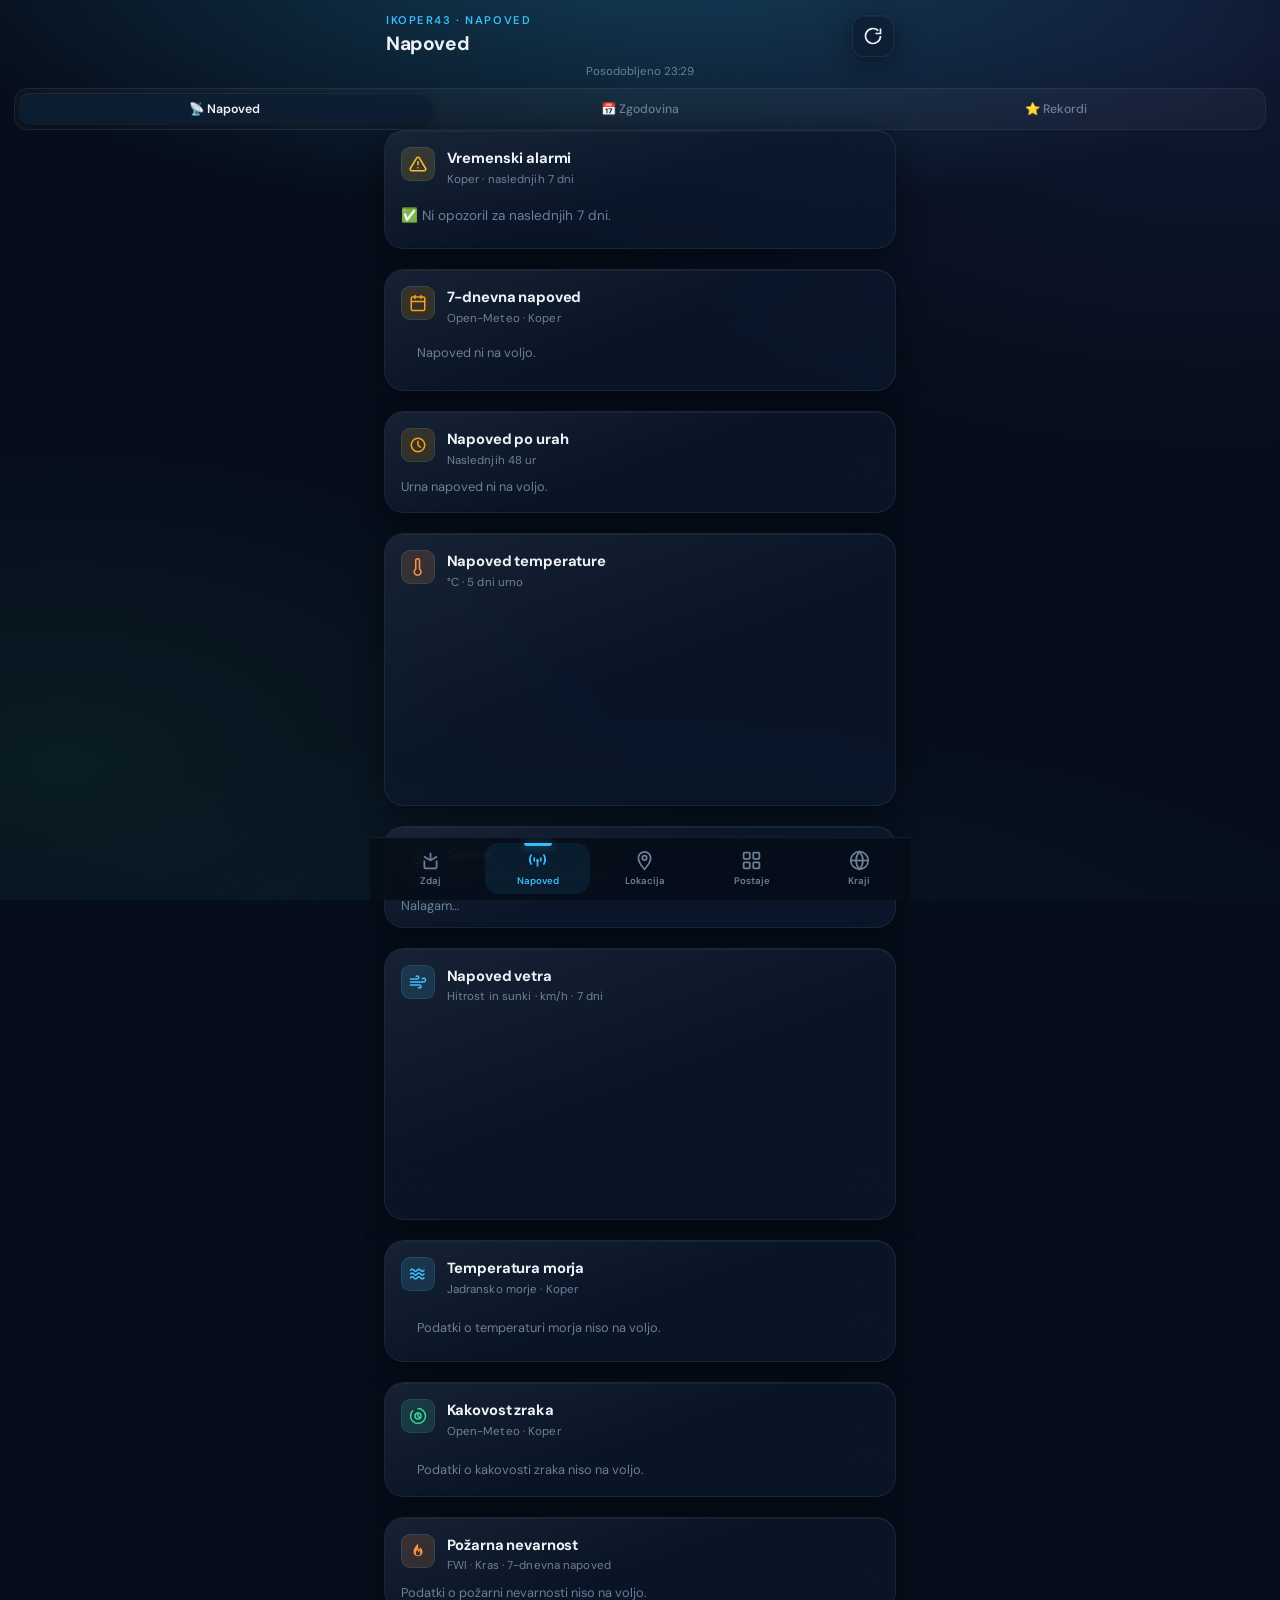
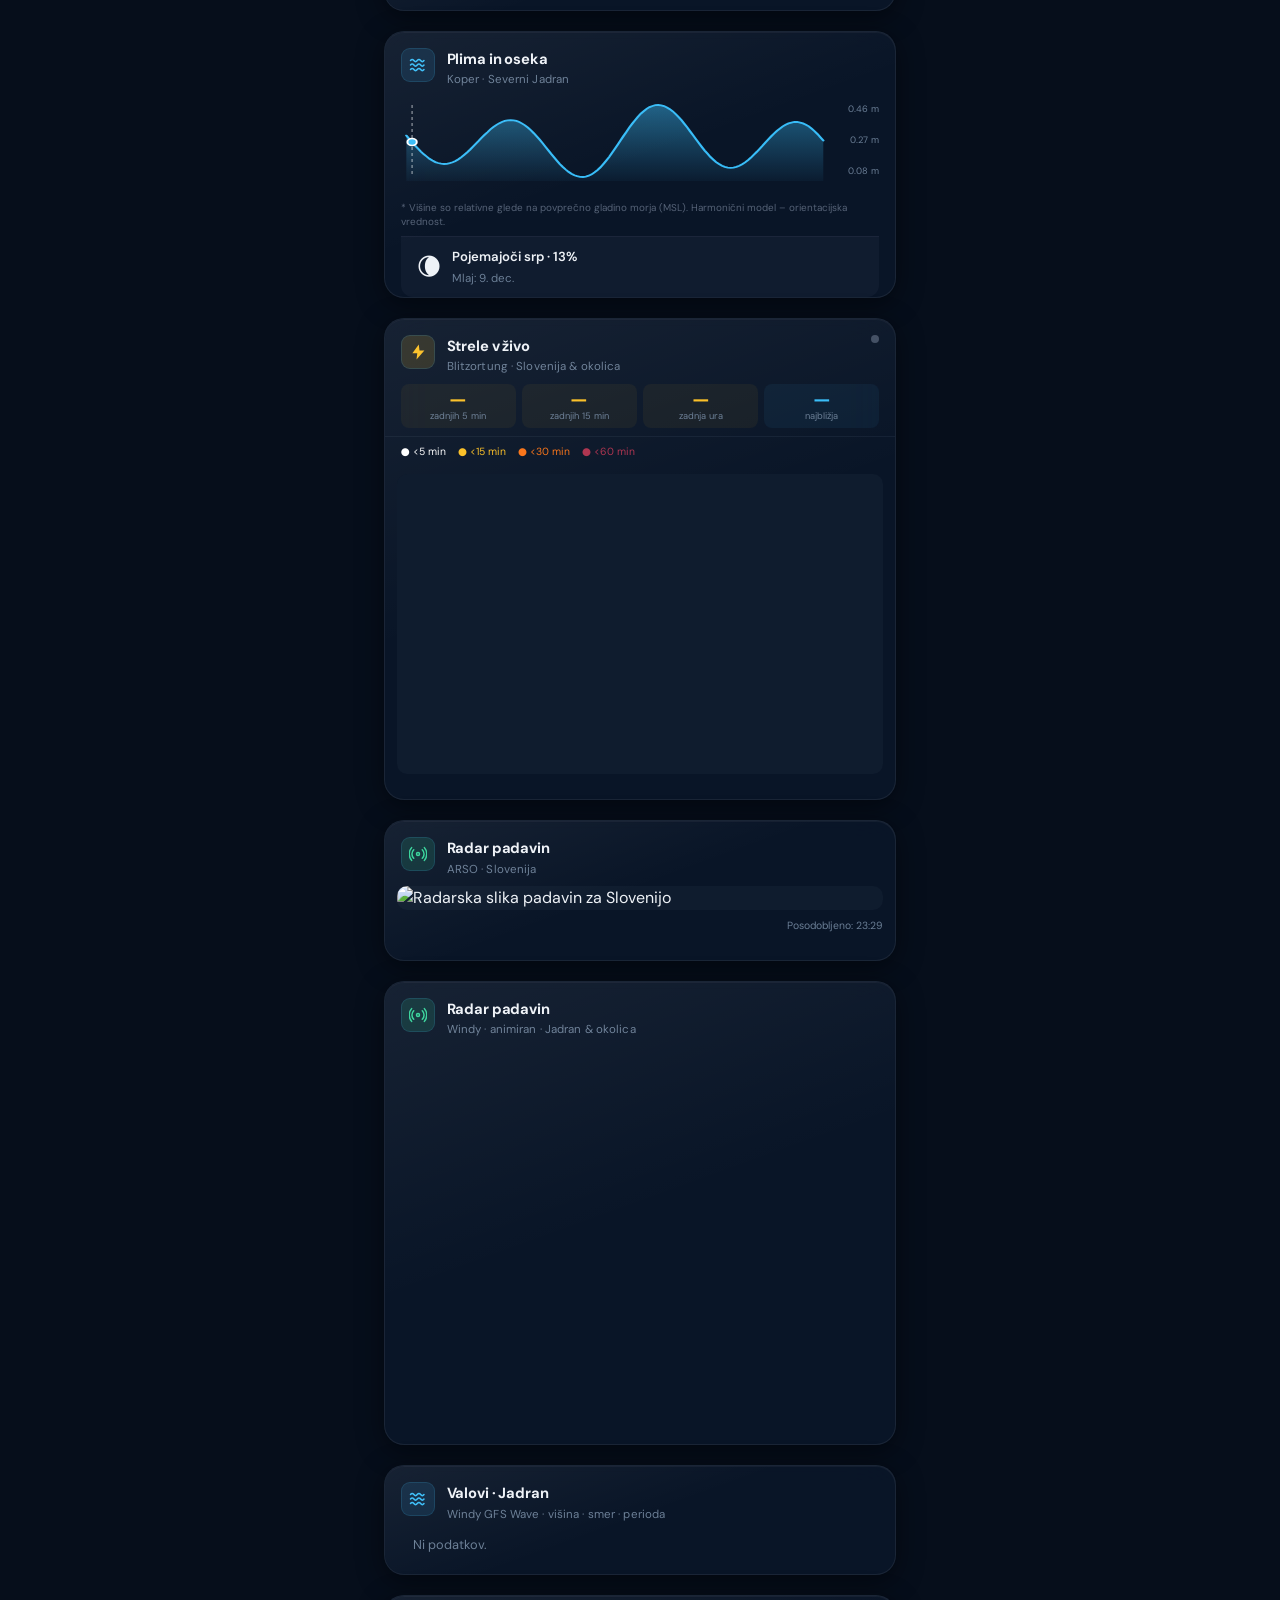
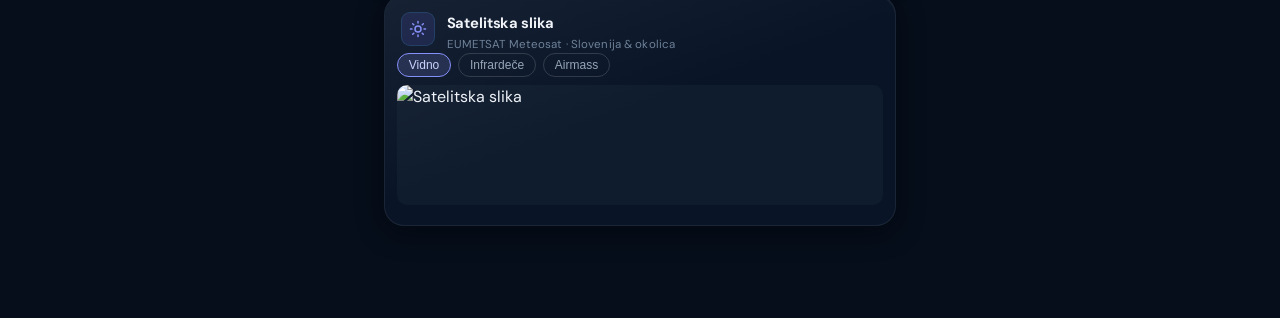
==== commit 3e8b5c75: "Dodan setveni koledar" ====
--- a/forecast.html
+++ b/forecast.html
@@ -94,6 +94,38 @@
         </div>
       </section>
 
+      <!-- Graf temperature -->
+      <section class="card chart-card" aria-label="Napoved temperature">
+        <div class="card__head">
+          <span class="card__icon" style="background:rgba(251,146,60,0.15);color:#fb923c" aria-hidden="true">
+            <svg width="18" height="18" viewBox="0 0 24 24" fill="none" stroke="currentColor" stroke-width="2" stroke-linecap="round" stroke-linejoin="round"><path d="M14 14.76V3.5a2.5 2.5 0 0 0-5 0v11.26a4.5 4.5 0 1 0 5 0z"/></svg>
+          </span>
+          <div>
+            <h2 class="card__title">Napoved temperature</h2>
+            <p class="card__desc">°C · 5 dni urno</p>
+          </div>
+        </div>
+        <div class="chart-wrap chart-wrap--wind">
+          <canvas id="chart-temp" aria-label="Graf napovedi temperature"></canvas>
+        </div>
+      </section>
+
+      <!-- Sončni vzhod/zahod -->
+      <section class="card" aria-label="Sončni vzhod in zahod">
+        <div class="card__head">
+          <span class="card__icon" style="background:rgba(250,204,21,0.15);color:#facc15" aria-hidden="true">
+            <svg width="18" height="18" viewBox="0 0 24 24" fill="none" stroke="currentColor" stroke-width="2" stroke-linecap="round" stroke-linejoin="round"><circle cx="12" cy="12" r="4"/><path d="M12 2v2M12 20v2M4.93 4.93l1.41 1.41M17.66 17.66l1.41 1.41M2 12h2M20 12h2M6.34 17.66l-1.41 1.41M19.07 4.93l-1.41 1.41"/></svg>
+          </span>
+          <div>
+            <h2 class="card__title">Sonce</h2>
+            <p class="card__desc">Vzhod · zahod · dolžina dneva</p>
+          </div>
+        </div>
+        <div id="sunrise-days" class="sunrise-days">
+          <p class="forecast-loading">Nalagam…</p>
+        </div>
+      </section>
+
       <!-- Napoved vetra -->
       <section class="card chart-card" aria-label="Napoved vetra">
         <div class="card__head">
--- a/css/styles.css
+++ b/css/styles.css
@@ -1045,6 +1045,69 @@
   height: 200px;
 }
 
+.agro-type {
+  margin: 0 0 12px;
+  padding: 10px 12px;
+  border-radius: 8px;
+  background: rgba(255,255,255,0.03);
+  display: flex;
+  flex-direction: column;
+  gap: 6px;
+}
+.agro-type__badge {
+  display: inline-block;
+  font-size: 0.78rem;
+  font-weight: 600;
+  padding: 2px 8px;
+  border-radius: 20px;
+  width: fit-content;
+}
+.agro-type__sign { font-size: 0.78rem; color: rgba(255,255,255,0.45); }
+.agro-type__tip  { font-size: 0.82rem; color: rgba(255,255,255,0.7); line-height: 1.45; margin: 0; }
+.agro-phase      { font-size: 0.8rem;  color: rgba(255,255,255,0.55); margin: 0; font-style: italic; }
+.agro-wood           { font-size: 0.8rem; color: #a78bfa; margin: 0; }
+.agro-wood--next     { color: rgba(255,255,255,0.45); }
+.agro-wood--next strong { color: #a78bfa; }
+
+.agro-sow        { padding-top: 4px; }
+.agro-sow__head  { font-size: 0.75rem; color: rgba(255,255,255,0.4); margin-bottom: 8px; }
+.agro-sow__grid  { display: flex; flex-direction: column; gap: 6px; }
+.agro-sow__item  { display: flex; align-items: flex-start; gap: 10px; }
+.agro-sow__icon  { font-size: 1.2rem; flex-shrink: 0; width: 1.5rem; text-align: center; }
+.agro-sow__crop  { display: block; font-size: 0.82rem; font-weight: 600; color: rgba(255,255,255,0.8); }
+.agro-sow__action{ display: block; font-size: 0.75rem; color: rgba(255,255,255,0.45); }
+
+.month-summary { padding: 12px 16px; }
+.ms-head { font-size: 0.8rem; color: rgba(255,255,255,0.45); margin-bottom: 10px; text-transform: capitalize; }
+.ms-grid { display: grid; grid-template-columns: repeat(4,1fr); gap: 8px; }
+.ms-item { display: flex; flex-direction: column; align-items: center; gap: 3px; }
+.ms-lbl  { font-size: 0.7rem; color: rgba(255,255,255,0.4); }
+.ms-val  { font-size: 1rem; font-weight: 600; color: rgba(255,255,255,0.85); }
+.ms-val--cold { color: #7dd3fc; }
+.ms-val--hot  { color: #fb923c; }
+.ms-val--rain { color: #818cf8; }
+
+.sunrise-days {
+  display: flex;
+  flex-direction: column;
+  gap: 6px;
+  padding: 4px 0;
+}
+.sun-day {
+  display: grid;
+  grid-template-columns: 2.8rem 1fr 1fr 2.8rem;
+  align-items: center;
+  gap: 4px;
+  font-size: 0.8rem;
+  padding: 5px 2px;
+  border-bottom: 1px solid rgba(255,255,255,0.05);
+}
+.sun-day:last-child { border-bottom: none; }
+.sun-day__lbl { color: rgba(255,255,255,0.5); font-size: 0.75rem; }
+.sun-day__rise { color: #facc15; }
+.sun-day__set  { color: #94a3b8; }
+.sun-day__len  { color: rgba(255,255,255,0.4); font-size: 0.73rem; text-align: right; }
+
 .chart-wrap--tall {
   height: 260px;
 }
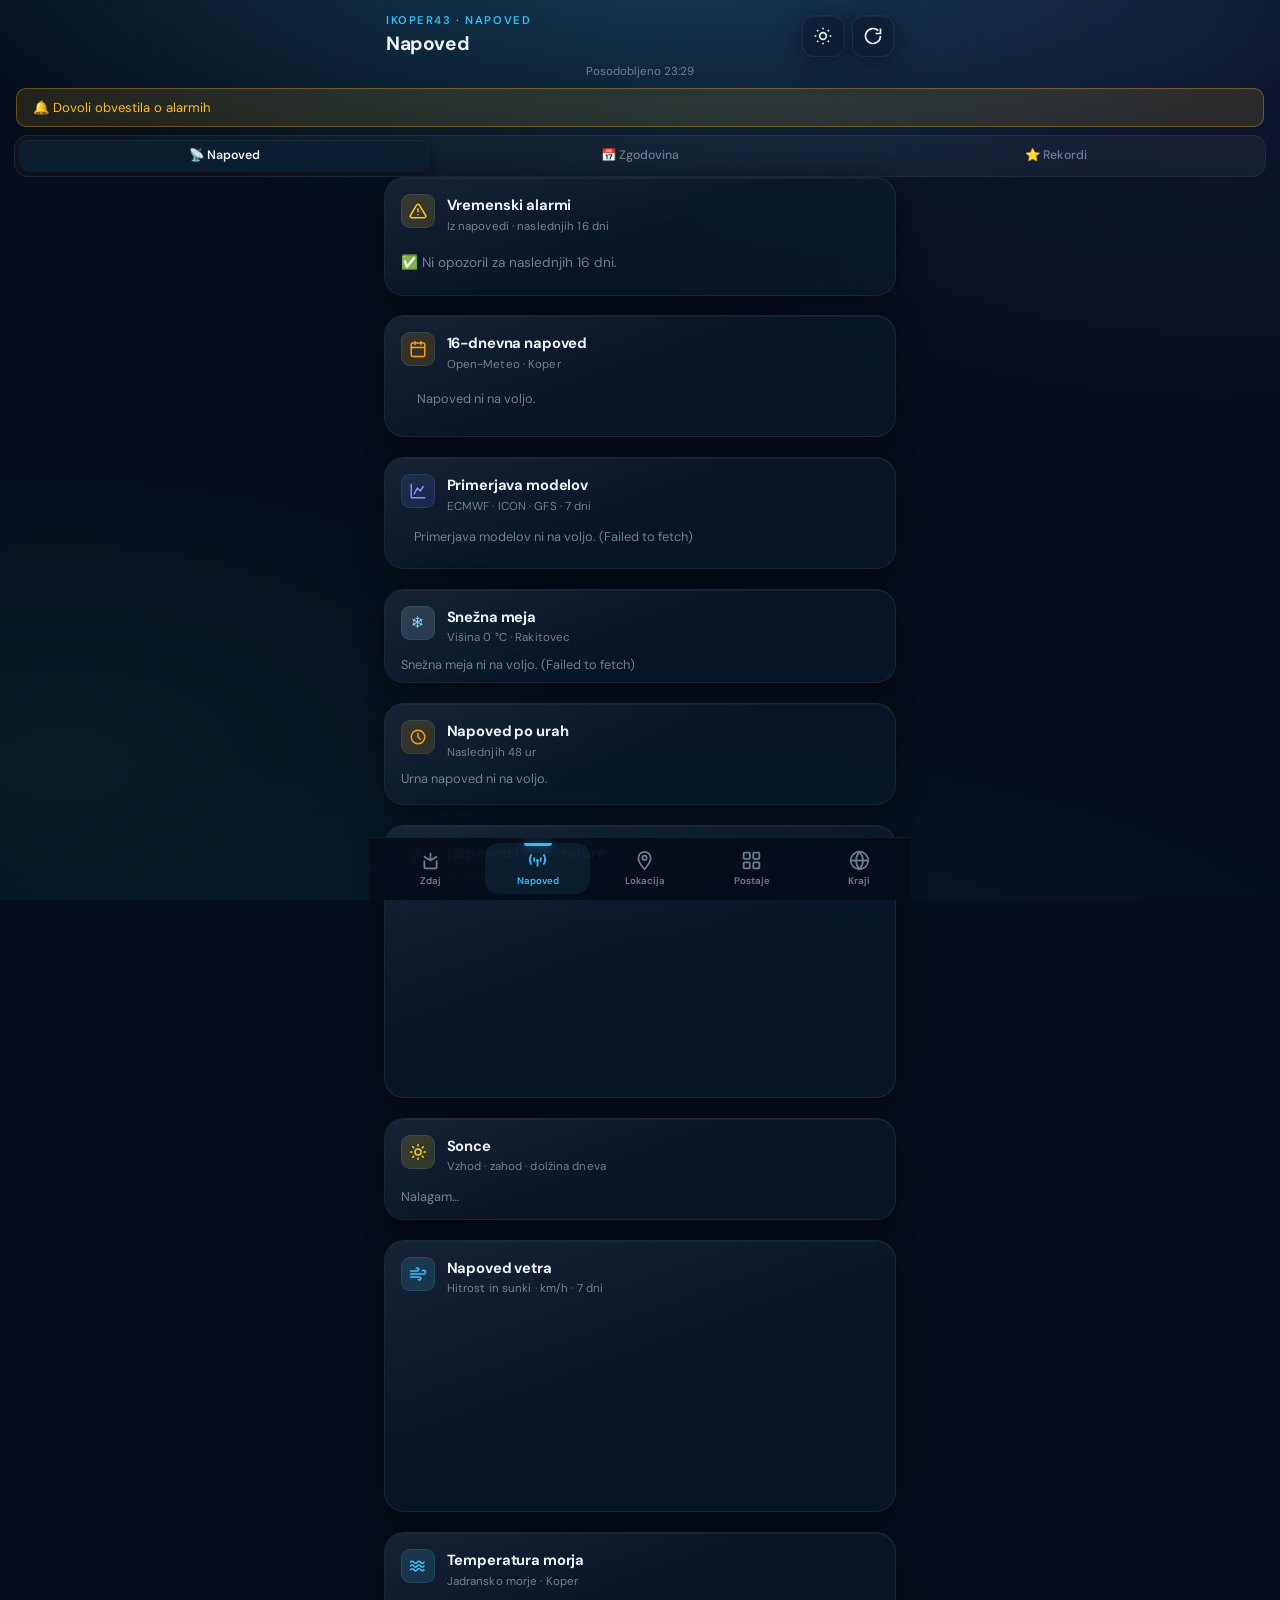
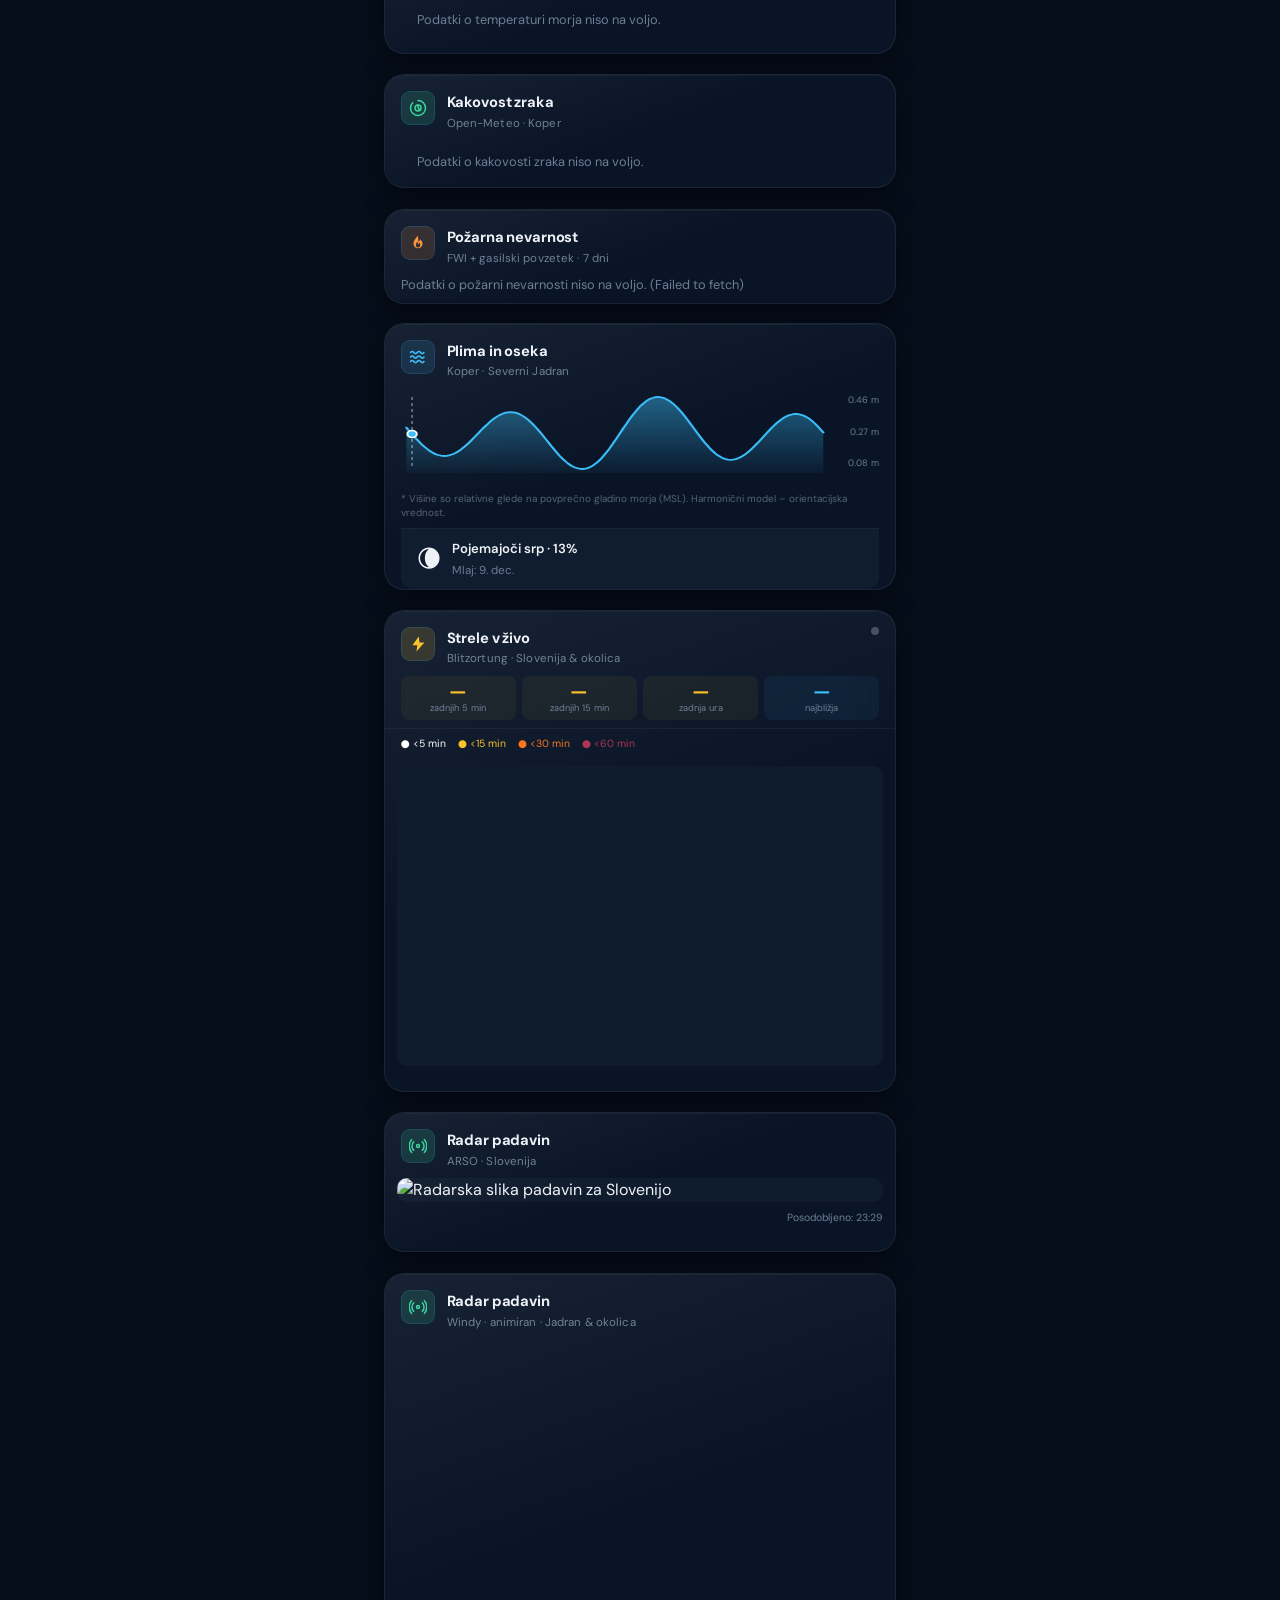
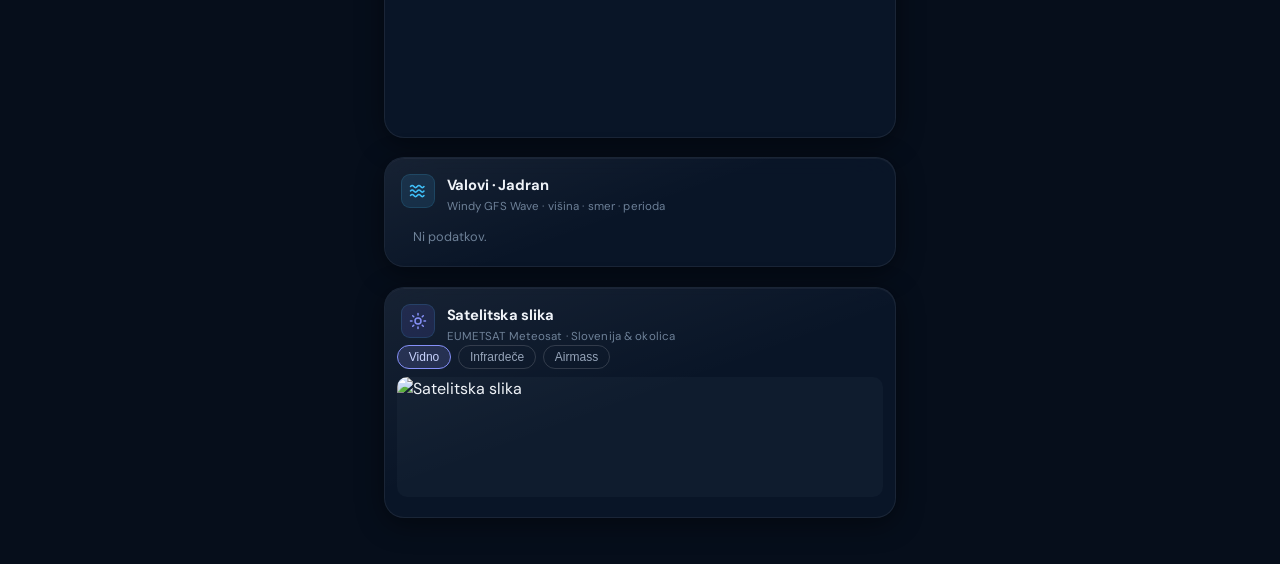
==== commit 26787816: "Spremembe gui" ====
--- a/forecast.html
+++ b/forecast.html
@@ -16,6 +16,7 @@
       rel="stylesheet"
     />
     <link rel="stylesheet" href="css/styles.css" />
+    <script>try{if(localStorage.getItem('vreme-contrast')==='high')document.documentElement.dataset.contrast='high'}catch(e){}</script>
     <link rel="stylesheet" href="https://unpkg.com/leaflet@1.9.4/dist/leaflet.css" />
   </head>
   <body class="page-forecast">
@@ -27,6 +28,9 @@
         <h1 class="header__title">Napoved</h1>
       </div>
       <div class="header__actions">
+        <button type="button" class="btn btn--icon" data-contrast-toggle aria-pressed="false" title="Sončni kontrast" aria-label="Sončni kontrast">
+          <svg width="20" height="20" viewBox="0 0 24 24" fill="none" stroke="currentColor" stroke-width="2" aria-hidden="true"><circle cx="12" cy="12" r="4"/><path d="M12 2v2M12 20v2M4.93 4.93l1.41 1.41M17.66 17.66l1.41 1.41M2 12h2M20 12h2M4.93 19.07l1.41-1.41M17.66 6.34l1.41-1.41"/></svg>
+        </button>
         <button type="button" id="btn-reload" class="btn btn--icon" aria-label="Osveži">
           <svg width="20" height="20" viewBox="0 0 24 24" fill="none" stroke="currentColor" stroke-width="2" aria-hidden="true">
             <path d="M21 12a9 9 0 1 1-2.64-6.36" />
@@ -54,7 +58,7 @@
           </span>
           <div>
             <h2 class="card__title">Vremenski alarmi</h2>
-            <p class="card__desc">Koper · naslednjih 7 dni</p>
+            <p class="card__desc">Iz napovedi · naslednjih 16 dni</p>
           </div>
         </div>
         <div id="warn-list" class="warn-list">
@@ -62,14 +66,14 @@
         </div>
       </section>
 
-      <!-- 7-dnevna napoved -->
-      <section class="card forecast-card" aria-label="7-dnevna napoved">
+      <!-- 16-dnevna napoved -->
+      <section class="card forecast-card" aria-label="16-dnevna napoved">
         <div class="card__head">
           <span class="card__icon card__icon--warm" aria-hidden="true">
             <svg width="18" height="18" viewBox="0 0 24 24" fill="none" stroke="currentColor" stroke-width="2" stroke-linecap="round" stroke-linejoin="round"><rect x="3" y="4" width="18" height="18" rx="2"/><path d="M16 2v4M8 2v4M3 10h18"/></svg>
           </span>
           <div>
-            <h2 class="card__title">7-dnevna napoved</h2>
+            <h2 class="card__title">16-dnevna napoved</h2>
             <p class="card__desc">Open-Meteo · Koper</p>
           </div>
         </div>
@@ -78,6 +82,36 @@
         </div>
       </section>
 
+      <!-- Primerjava modelov -->
+      <section class="card" aria-label="Primerjava modelov">
+        <div class="card__head">
+          <span class="card__icon" style="background:rgba(99,102,241,0.15);color:#818cf8" aria-hidden="true">
+            <svg width="18" height="18" viewBox="0 0 24 24" fill="none" stroke="currentColor" stroke-width="2" stroke-linecap="round" stroke-linejoin="round"><path d="M3 3v18h18"/><path d="M7 16l4-8 4 4 4-6"/></svg>
+          </span>
+          <div>
+            <h2 class="card__title">Primerjava modelov</h2>
+            <p class="card__desc">ECMWF · ICON · GFS · 7 dni</p>
+          </div>
+        </div>
+        <div id="models-content" class="models-compare">
+          <p class="forecast-loading">Nalagam…</p>
+        </div>
+      </section>
+
+      <!-- Snežna meja -->
+      <section class="card" aria-label="Snežna meja">
+        <div class="card__head">
+          <span class="card__icon" style="background:rgba(186,230,253,0.15);color:#7dd3fc" aria-hidden="true">❄️</span>
+          <div>
+            <h2 class="card__title">Snežna meja</h2>
+            <p class="card__desc">Višina 0 °C · Rakitovec</p>
+          </div>
+        </div>
+        <div id="freeze-content">
+          <p class="forecast-loading">Nalagam…</p>
+        </div>
+      </section>
+
       <!-- Podrobna napoved po urah -->
       <section class="card" aria-label="Urna napoved">
         <div class="card__head">
@@ -182,7 +216,7 @@
           </span>
           <div>
             <h2 class="card__title">Požarna nevarnost</h2>
-            <p class="card__desc">FWI · Kras · 7-dnevna napoved</p>
+            <p class="card__desc">FWI + gasilski povzetek · 7 dni</p>
           </div>
         </div>
         <div id="fire-content" class="fire-content">
--- a/css/styles.css
+++ b/css/styles.css
@@ -21,6 +21,38 @@
   --safe-bottom: env(safe-area-inset-bottom, 0px);
 }
 
+/* Sončni / visok kontrast – berljivost na soncu */
+html[data-contrast="high"] {
+  --bg: #e8eef4;
+  --bg-elevated: #ffffff;
+  --card: #ffffff;
+  --card-hover: #f8fafc;
+  --card-border: rgba(15, 23, 42, 0.14);
+  --card-highlight: rgba(15, 23, 42, 0.04);
+  --text: #0f172a;
+  --text-secondary: #1e293b;
+  --muted: #334155;
+  --accent: #0369a1;
+  --accent-dim: rgba(3, 105, 161, 0.14);
+  --warm: #b45309;
+  --warm-glow: rgba(180, 83, 9, 0.18);
+  --cold: #0369a1;
+  --hot: #be123c;
+  --rain: #047857;
+  --shadow: 0 4px 18px rgba(15, 23, 42, 0.1), 0 1px 0 var(--card-highlight) inset;
+}
+html[data-contrast="high"] .bg-gradient {
+  opacity: 0.25;
+  filter: saturate(0.6);
+}
+html[data-contrast="high"] .bottom-nav {
+  background: rgba(255, 255, 255, 0.92);
+  border-top-color: rgba(15, 23, 42, 0.1);
+}
+html[data-contrast="high"] body {
+  color-scheme: light;
+}
+
 *,
 *::before,
 *::after {
@@ -481,6 +513,153 @@
 }
 .alert-fallback-link:hover { color: var(--text); border-color: rgba(255,255,255,0.2); }
 
+.alert-banner-wrap {
+  display: flex;
+  flex-direction: column;
+  gap: 0.4rem;
+  max-width: 540px;
+  margin: 0 auto 0.5rem;
+  padding: 0 0.85rem;
+  box-sizing: border-box;
+  width: 100%;
+}
+.alert--green { background: rgba(52,211,153,0.12); color: #6ee7b7; }
+.alert--ok { background: rgba(52,211,153,0.1); color: #86efac; }
+.alert--ok a { color: #6ee7b7; text-decoration: underline; }
+
+/* Hitri pregled */
+.glance {
+  display: grid;
+  grid-template-columns: repeat(4, 1fr);
+  gap: 0.4rem;
+  max-width: 540px;
+  width: 100%;
+  margin: 0 auto 0.65rem;
+  padding: 0 0.85rem;
+  box-sizing: border-box;
+}
+.glance__chip {
+  display: flex;
+  flex-direction: column;
+  gap: 0.1rem;
+  min-width: 0;
+  padding: 0.45rem 0.4rem;
+  background: rgba(255,255,255,0.05);
+  border: 1px solid var(--card-border);
+  border-radius: var(--radius-sm);
+  text-align: center;
+  align-items: center;
+}
+.glance__chip--accent { border-color: rgba(56,189,248,0.35); }
+.glance__k { font-size: 0.62rem; color: var(--muted); text-transform: uppercase; letter-spacing: 0.03em; }
+.glance__v { font-size: 0.88rem; font-weight: 600; line-height: 1.2; word-break: break-word; }
+
+/* Burja / jugo */
+.bora-content { padding: 0.25rem 1rem 1rem; }
+.bora-hero {
+  display: grid;
+  grid-template-columns: auto 1fr;
+  gap: 0.75rem 0.85rem;
+  align-items: center;
+}
+.bora-hero__emoji { font-size: 2rem; line-height: 1; }
+.bora-hero__body { display: flex; flex-direction: column; gap: 0.15rem; }
+.bora-hero__title { font-weight: 700; font-size: 1.05rem; }
+.bora-hero__meta { font-size: 0.82rem; color: var(--muted); }
+.bora-hero__tip { font-size: 0.78rem; color: var(--muted); }
+.bora-meter {
+  grid-column: 1 / -1;
+  display: flex;
+  gap: 0.3rem;
+}
+.bora-meter__seg {
+  flex: 1;
+  height: 6px;
+  border-radius: 3px;
+  background: rgba(255,255,255,0.08);
+}
+.bora-meter__seg.is-on { background: #38bdf8; }
+.bora--calm .bora-meter__seg.is-on { background: #94a3b8; }
+.bora--mod .bora-meter__seg.is-on { background: #38bdf8; }
+.bora--strong .bora-meter__seg.is-on { background: #fbbf24; }
+.bora--severe .bora-meter__seg.is-on { background: #fb923c; }
+.bora--extreme .bora-meter__seg.is-on { background: #f43f5e; }
+
+/* Postaja vs napoved */
+.skill-content { padding: 0.25rem 1rem 0.85rem; }
+.skill-obs {
+  display: flex;
+  flex-wrap: wrap;
+  gap: 0.35rem 0.65rem;
+  align-items: baseline;
+  font-size: 0.85rem;
+  margin-bottom: 0.65rem;
+  color: var(--muted);
+}
+.skill-obs strong { color: var(--text); }
+.skill-obs__rain { margin-left: auto; }
+.skill-head, .skill-row {
+  display: grid;
+  grid-template-columns: 3.4rem 1fr 1.4fr 1fr 1.4fr;
+  gap: 0.25rem;
+  align-items: center;
+  font-size: 0.8rem;
+}
+.skill-head {
+  color: var(--muted);
+  font-size: 0.65rem;
+  text-transform: uppercase;
+  letter-spacing: 0.03em;
+  margin-bottom: 0.25rem;
+}
+.skill-row {
+  padding: 0.4rem 0;
+  border-bottom: 1px solid var(--card-border);
+}
+.skill-row:last-of-type { border-bottom: none; }
+.skill-row__model { font-weight: 600; }
+.skill-row__val { text-align: center; }
+.skill-row__delta { text-align: center; color: var(--muted); }
+.skill-row__delta.is-off { color: #fb923c; font-weight: 600; }
+
+/* Snežna meja */
+.freeze-hero {
+  display: flex;
+  gap: 0.85rem;
+  align-items: center;
+  padding: 0.25rem 1rem 0.75rem;
+}
+.freeze-hero__val {
+  font-size: 1.6rem;
+  font-weight: 700;
+  color: #7dd3fc;
+  min-width: 4.5rem;
+}
+.freeze-hero__body { display: flex; flex-direction: column; gap: 0.15rem; }
+.freeze-hero__lbl { font-weight: 600; }
+.freeze-hero__meta, .freeze-hero__risk { font-size: 0.78rem; color: var(--muted); }
+.freeze-days {
+  display: flex;
+  gap: 0.4rem;
+  overflow-x: auto;
+  padding: 0 1rem 0.85rem;
+  scrollbar-width: none;
+}
+.freeze-days::-webkit-scrollbar { display: none; }
+.freeze-day {
+  min-width: 3.6rem;
+  display: flex;
+  flex-direction: column;
+  align-items: center;
+  gap: 0.2rem;
+  padding: 0.45rem 0.35rem;
+  background: rgba(255,255,255,0.04);
+  border: 1px solid var(--card-border);
+  border-radius: var(--radius-sm);
+}
+.freeze-day__lbl { font-size: 0.65rem; color: var(--muted); }
+.freeze-day__val { font-size: 0.82rem; font-weight: 600; }
+
 /* —— 7-dnevna napoved —— */
 .forecast-card { padding-bottom: 1rem; }
 
@@ -551,6 +730,60 @@
 }
 
 .forecast-day__rain--none { color: var(--muted); }
+
+/* —— Primerjava modelov —— */
+.models-compare {
+  padding: 0.25rem 0.85rem 0.85rem;
+  overflow-x: auto;
+  -webkit-overflow-scrolling: touch;
+}
+.model-row {
+  display: grid;
+  grid-template-columns: 4.2rem repeat(3, minmax(4.5rem, 1fr));
+  gap: 0.35rem;
+  align-items: center;
+  padding: 0.55rem 0;
+  border-bottom: 1px solid var(--card-border);
+}
+.model-row:last-of-type { border-bottom: none; }
+.model-row--head {
+  padding-bottom: 0.4rem;
+  border-bottom: 1px solid rgba(255,255,255,0.12);
+}
+.model-row--head .model-row__col,
+.model-row--head .model-row__day {
+  font-size: 0.68rem;
+  font-weight: 600;
+  letter-spacing: 0.03em;
+  text-transform: uppercase;
+  color: var(--muted);
+}
+.model-row__day {
+  font-size: 0.78rem;
+  color: var(--muted);
+}
+.model-row__col {
+  display: flex;
+  flex-direction: column;
+  align-items: center;
+  gap: 0.12rem;
+  text-align: center;
+  min-height: 2.6rem;
+  justify-content: center;
+}
+.model-row__col--empty { color: var(--muted); font-size: 0.85rem; }
+.model-cell__icon { font-size: 1.15rem; line-height: 1; }
+.model-cell__temps {
+  font-size: 0.82rem;
+  display: flex;
+  gap: 0.25rem;
+  align-items: baseline;
+}
+.model-cell__temps span { color: var(--muted); font-weight: 400; }
+.model-cell__rain {
+  font-size: 0.65rem;
+  color: var(--rain);
+}
 
 /* —— Radar —— */
 .radar-card { padding-bottom: 0.85rem; }
@@ -1714,6 +1947,45 @@
   overflow: hidden;
 }
 
+/* Anomalije */
+.anomaly-content { padding: 0.25rem 1rem 0.85rem; }
+.anom-grid {
+  display: grid;
+  grid-template-columns: repeat(3, 1fr);
+  gap: 0.45rem;
+}
+.anom-item {
+  display: flex;
+  flex-direction: column;
+  align-items: center;
+  gap: 0.15rem;
+  padding: 0.55rem 0.35rem;
+  background: rgba(255,255,255,0.04);
+  border: 1px solid var(--card-border);
+  border-radius: var(--radius-sm);
+  text-align: center;
+  min-width: 0;
+}
+html[data-contrast="high"] .anom-item {
+  background: rgba(15, 23, 42, 0.04);
+}
+.anom-item__lbl {
+  font-size: 0.62rem;
+  text-transform: uppercase;
+  letter-spacing: 0.03em;
+  color: var(--muted);
+}
+.anom-item__now { font-size: 1.05rem; font-weight: 700; }
+.anom-item__clim { font-size: 0.68rem; color: var(--muted); }
+.anom-item__delta {
+  font-size: 0.85rem;
+  font-weight: 700;
+  margin-top: 0.15rem;
+}
+.anom--hot  { color: var(--hot); }
+.anom--cold { color: var(--cold); }
+.anom--flat { color: var(--muted); }
+
 .dh-loading {
   padding: 0.75rem 1rem;
   font-size: 0.78rem;
@@ -2959,6 +3231,83 @@
 .fwi-day.fwi--veryhigh .fwi-day__val { color: #ef4444; }
 .fwi-day.fwi--extreme  .fwi-day__val { color: #a855f7; }
 
+/* Gasilski povzetek + FWI komponente */
+.fwi-brief {
+  margin: 0.75rem 1rem 0.35rem;
+  padding: 0.7rem 0.8rem;
+  background: rgba(255,255,255,0.04);
+  border: 1px solid var(--card-border);
+  border-radius: var(--radius-sm);
+}
+.fwi-brief__row {
+  display: flex;
+  flex-wrap: wrap;
+  gap: 0.4rem;
+}
+.fwi-brief__pill {
+  font-size: 0.78rem;
+  font-weight: 600;
+  padding: 0.3rem 0.55rem;
+  border-radius: 6px;
+  background: rgba(255,255,255,0.06);
+}
+.fwi-brief--ok   { color: #86efac; background: rgba(34,197,94,0.12); }
+.fwi-brief--warn { color: #fde047; background: rgba(234,179,8,0.12); }
+.fwi-brief--hot  { color: #fdba74; background: rgba(249,115,22,0.14); }
+.fwi-brief--ext  { color: #f9a8d4; background: rgba(168,85,247,0.16); }
+.fwi-brief__meta {
+  margin: 0.45rem 0 0;
+  font-size: 0.72rem;
+  color: var(--muted);
+}
+.fwi-brief__notes {
+  margin: 0.45rem 0 0;
+  padding-left: 1.1rem;
+  font-size: 0.75rem;
+  color: var(--text);
+  line-height: 1.35;
+}
+.fwi-brief__notes li { margin-bottom: 0.2rem; }
+
+.fwi-comps {
+  display: grid;
+  grid-template-columns: repeat(5, 1fr);
+  gap: 0.35rem;
+  padding: 0.65rem 1rem 0.25rem;
+}
+.fwi-comp {
+  display: flex;
+  flex-direction: column;
+  align-items: center;
+  gap: 0.1rem;
+  padding: 0.4rem 0.2rem;
+  background: rgba(255,255,255,0.04);
+  border: 1px solid var(--card-border);
+  border-radius: var(--radius-sm);
+  text-align: center;
+  min-width: 0;
+}
+.fwi-comp__k {
+  font-size: 0.62rem;
+  font-weight: 700;
+  letter-spacing: 0.04em;
+  color: var(--muted);
+}
+.fwi-comp__v {
+  font-size: 0.92rem;
+  font-weight: 700;
+}
+.fwi-comp__t {
+  font-size: 0.55rem;
+  color: var(--muted);
+  line-height: 1.15;
+}
+@media (max-width: 380px) {
+  .fwi-comps { grid-template-columns: repeat(3, 1fr); }
+  .fwi-comp:nth-child(4),
+  .fwi-comp:nth-child(5) { grid-column: span 1; }
+}
+
 /* ——————————————————————————————————————
    NAPOVED ZA MOJO LOKACIJO
    —————————————————————————————————————— */
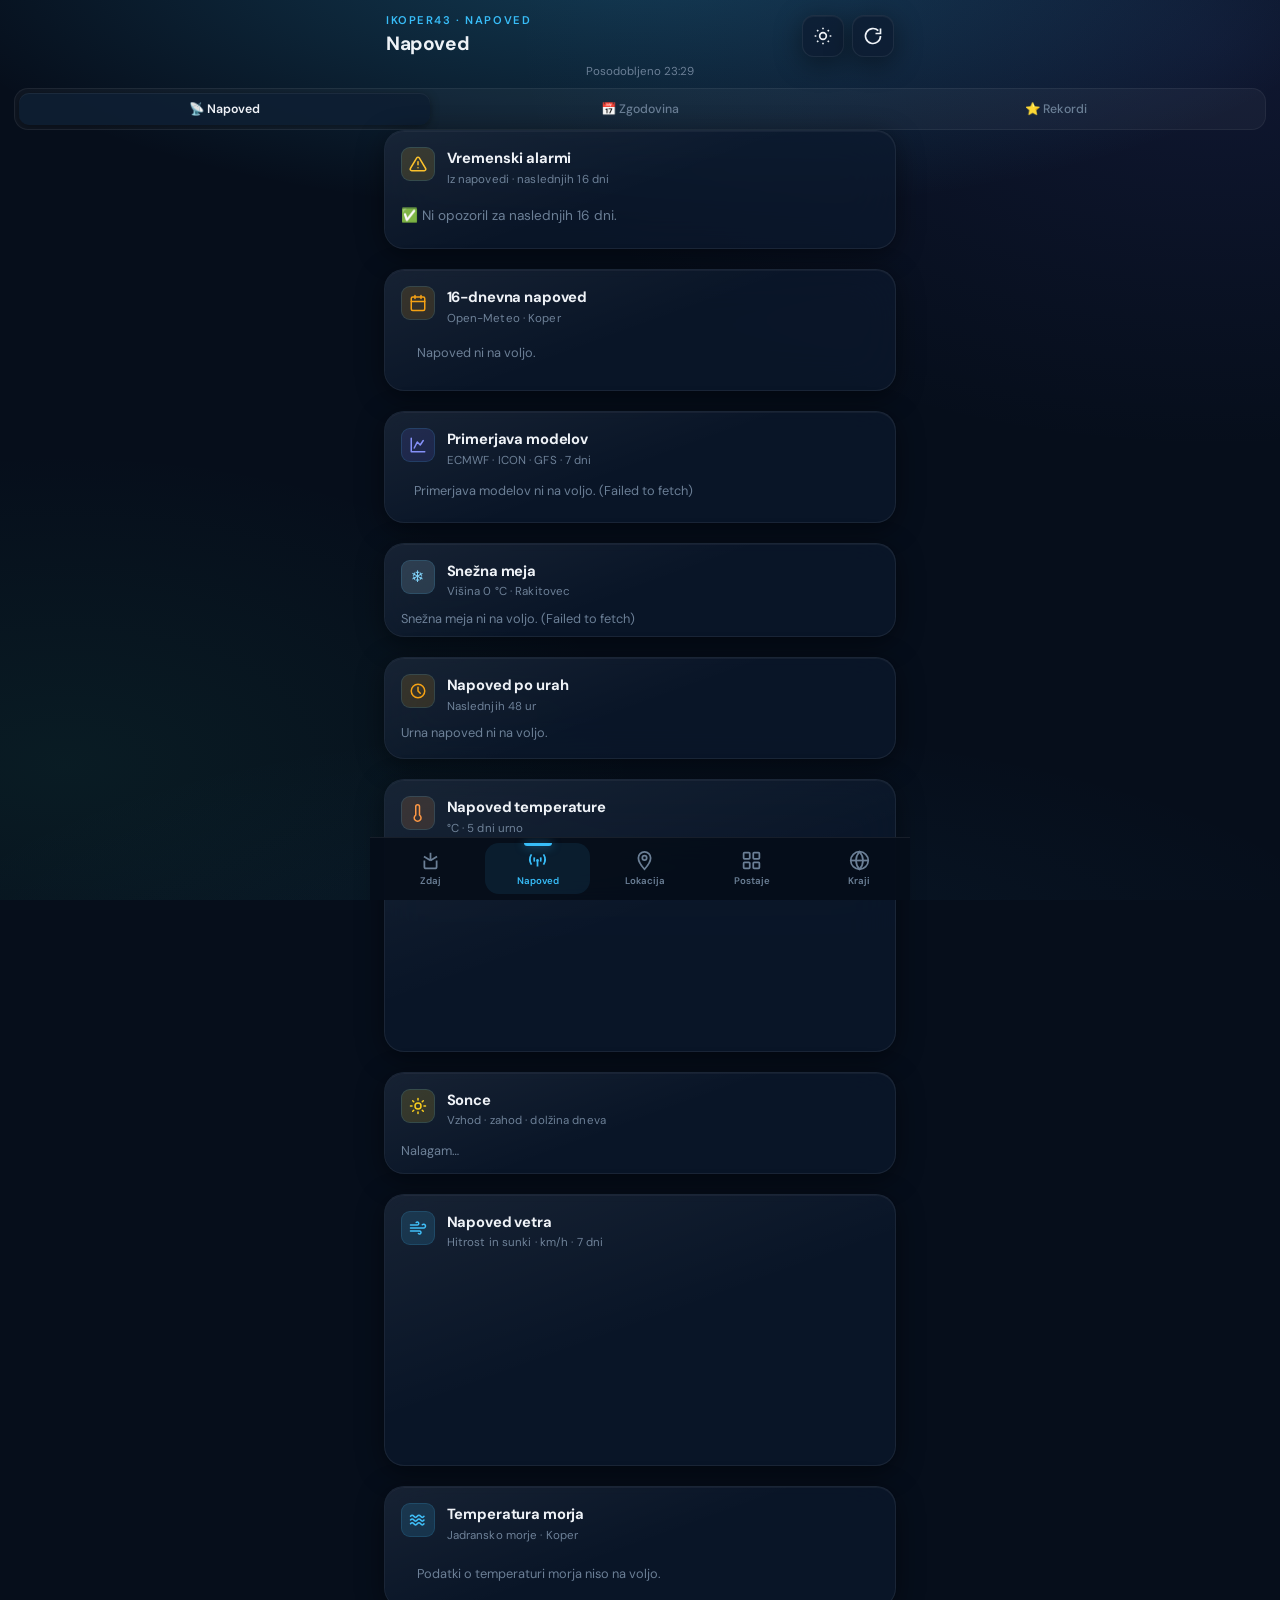
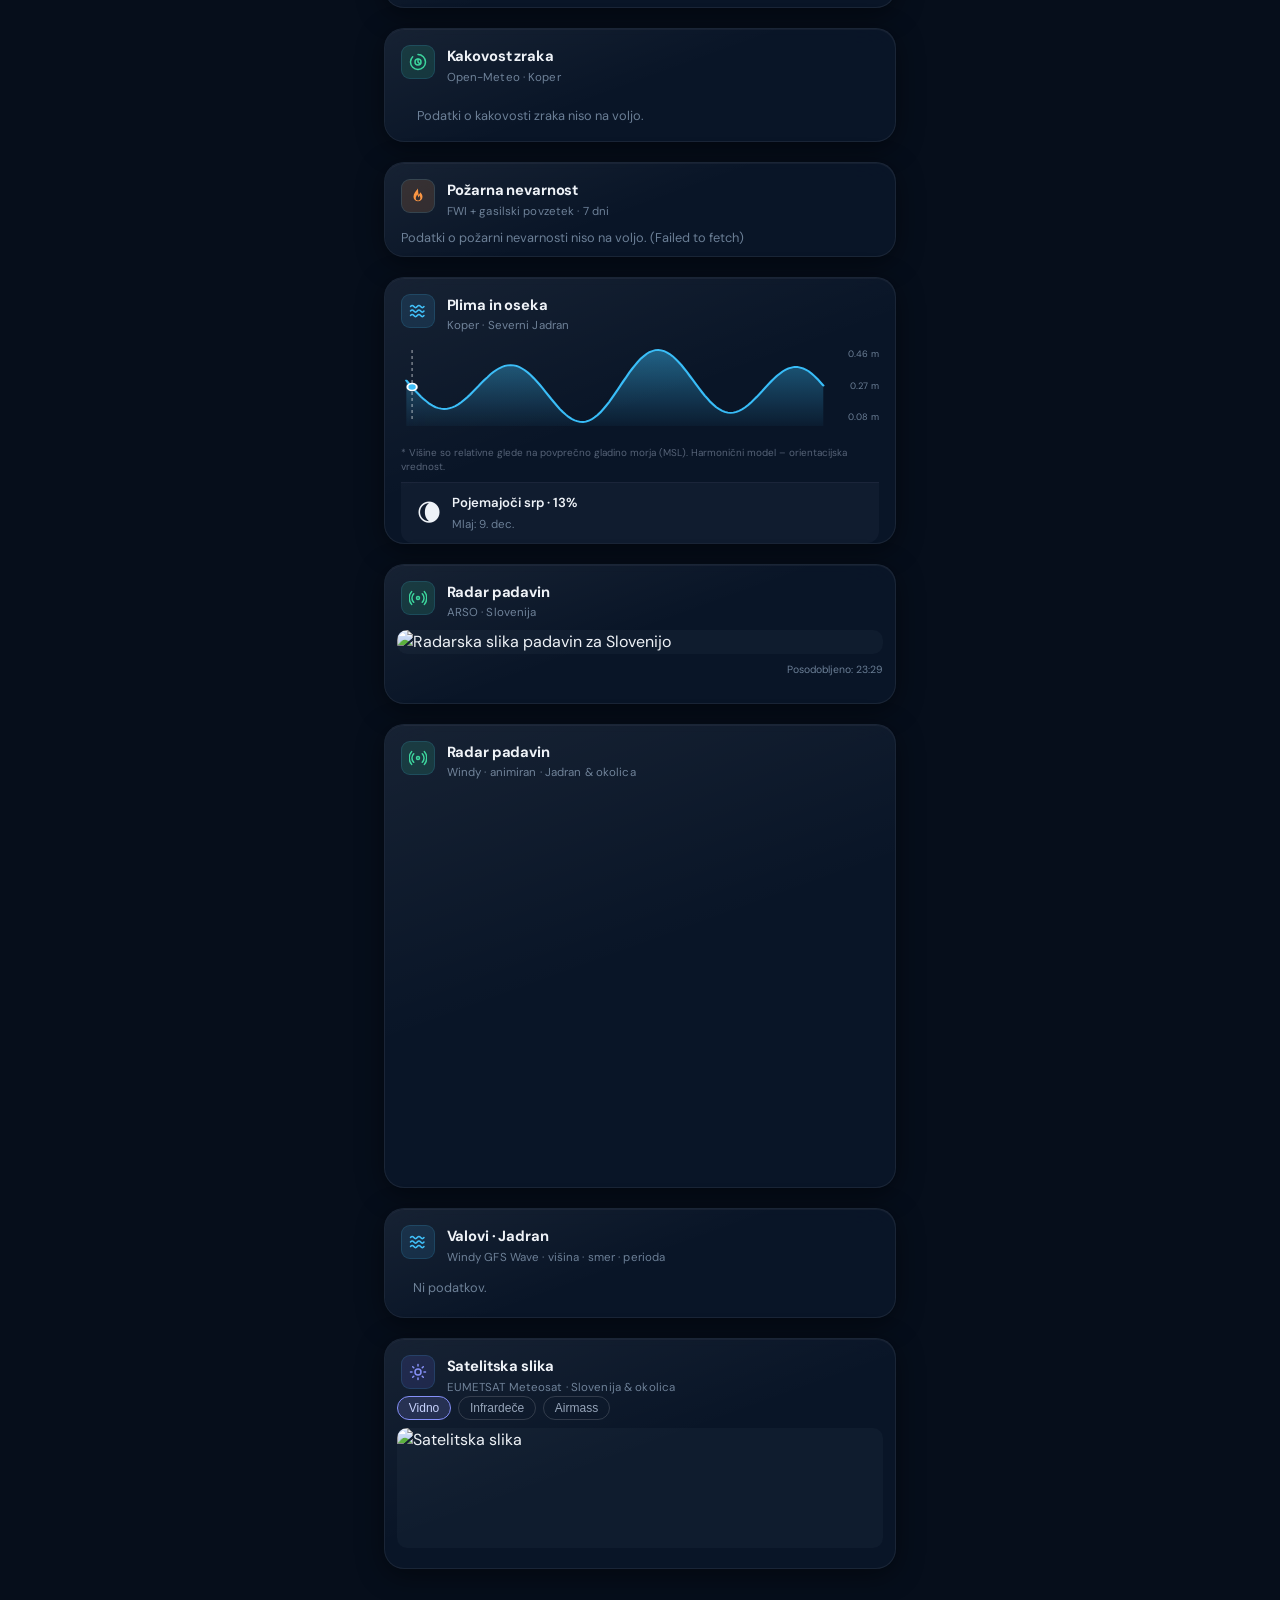
==== commit 8550086b: "Popravki: satelit, iskanje lokacije, odstranitev strel - Satelitska slika: doda TIME parameter (zaok" ====
--- a/forecast.html
+++ b/forecast.html
@@ -240,54 +240,6 @@
         </div>
       </section>
 
-      <!-- Strele (Blitzortung) -->
-      <section class="card lightning-card" aria-label="Strele v živo">
-        <div class="card__head">
-          <span class="card__icon" style="background:rgba(251,191,36,0.15);color:#fbbf24" aria-hidden="true">
-            <svg width="18" height="18" viewBox="0 0 24 24" fill="currentColor"><path d="M13 2L4.5 13.5H11L10 22L20.5 10H14L13 2Z"/></svg>
-          </span>
-          <div>
-            <h2 class="card__title">Strele v živo</h2>
-            <p class="card__desc">Blitzortung · Slovenija &amp; okolica</p>
-          </div>
-          <div class="lightning-status">
-            <span id="lightning-dot" class="lightning-dot lightning-dot--off" title="Stanje povezave"></span>
-          </div>
-        </div>
-
-        <!-- Stats vrstica -->
-        <div id="lightning-stats" class="lightning-stats">
-          <div class="lightning-stat">
-            <span class="lightning-stat__val" id="ls-5m">—</span>
-            <span class="lightning-stat__lbl">zadnjih 5 min</span>
-          </div>
-          <div class="lightning-stat">
-            <span class="lightning-stat__val" id="ls-15m">—</span>
-            <span class="lightning-stat__lbl">zadnjih 15 min</span>
-          </div>
-          <div class="lightning-stat">
-            <span class="lightning-stat__val" id="ls-1h">—</span>
-            <span class="lightning-stat__lbl">zadnja ura</span>
-          </div>
-          <div class="lightning-stat lightning-stat--near" id="ls-nearest-wrap">
-            <span class="lightning-stat__val" id="ls-nearest">—</span>
-            <span class="lightning-stat__lbl">najbližja</span>
-          </div>
-        </div>
-
-        <!-- Legenda -->
-        <div class="lightning-legend">
-          <span class="lightning-legend__item lightning-legend__item--new">● &lt;5 min</span>
-          <span class="lightning-legend__item lightning-legend__item--15">● &lt;15 min</span>
-          <span class="lightning-legend__item lightning-legend__item--30">● &lt;30 min</span>
-          <span class="lightning-legend__item lightning-legend__item--old">● &lt;60 min</span>
-        </div>
-
-        <!-- Leaflet mini mapa -->
-        <div class="radar-map-wrap">
-          <div id="lightning-map" class="radar-map"></div>
-        </div>
-      </section>
 
 
       <!-- ARSO radar GIF -->
--- a/css/styles.css
+++ b/css/styles.css
@@ -2907,6 +2907,38 @@
 .loc-empty__desc  { font-size: 0.82rem; color: var(--muted); margin: 0; max-width: 28rem; line-height: 1.5; }
 .loc-empty__btn   { margin-top: 0.5rem; font-size: 0.95rem; padding: 0.75rem 1.5rem; }
 
+/* ── Lokacija topbar iskanje ───────────────────────── */
+.loc-topbar {
+  padding: 0.5rem 1rem;
+  background: rgba(7,15,26,0.85);
+  border-bottom: 1px solid rgba(255,255,255,0.07);
+  position: sticky; top: 0; z-index: 40;
+  backdrop-filter: blur(12px);
+}
+.loc-search-wrap   { width: 100%; max-width: 36rem; margin: 0 auto; position: relative; }
+.loc-search-row    { display: flex; gap: 0.5rem; }
+.loc-search-input  {
+  flex: 1; padding: 0.6rem 0.85rem; border-radius: 0.75rem;
+  background: rgba(255,255,255,0.07); border: 1px solid rgba(255,255,255,0.12);
+  color: var(--text); font-size: 0.9rem; outline: none;
+}
+.loc-search-input:focus { border-color: var(--accent); }
+.loc-search-input::placeholder { color: var(--muted); }
+.loc-search-btn    { flex-shrink: 0; padding: 0.6rem 1rem; font-size: 0.85rem; }
+.loc-search-results {
+  position: absolute; top: calc(100% + 0.25rem); left: 0; right: 0; z-index: 50;
+  background: #0f1a2b; border: 1px solid rgba(255,255,255,0.12); border-radius: 0.75rem;
+  list-style: none; padding: 0.25rem 0; margin: 0; max-height: 14rem; overflow-y: auto;
+  box-shadow: 0 8px 24px rgba(0,0,0,0.5);
+}
+.loc-search-result {
+  padding: 0.6rem 1rem; cursor: pointer; display: flex; flex-direction: column; gap: 0.1rem;
+}
+.loc-search-result:hover, .loc-search-result:focus { background: rgba(255,255,255,0.06); outline: none; }
+.loc-search-result__name { font-size: 0.9rem; color: var(--text); }
+.loc-search-result__sub  { font-size: 0.75rem; color: var(--muted); }
+.loc-search-result--empty { color: var(--muted); font-size: 0.85rem; cursor: default; }
+
 .loc-presets       { width: 100%; max-width: 32rem; margin-top: 0.75rem; }
 .loc-presets__title { font-size: 0.75rem; color: var(--muted); margin-bottom: 0.5rem; }
 .loc-presets__grid {
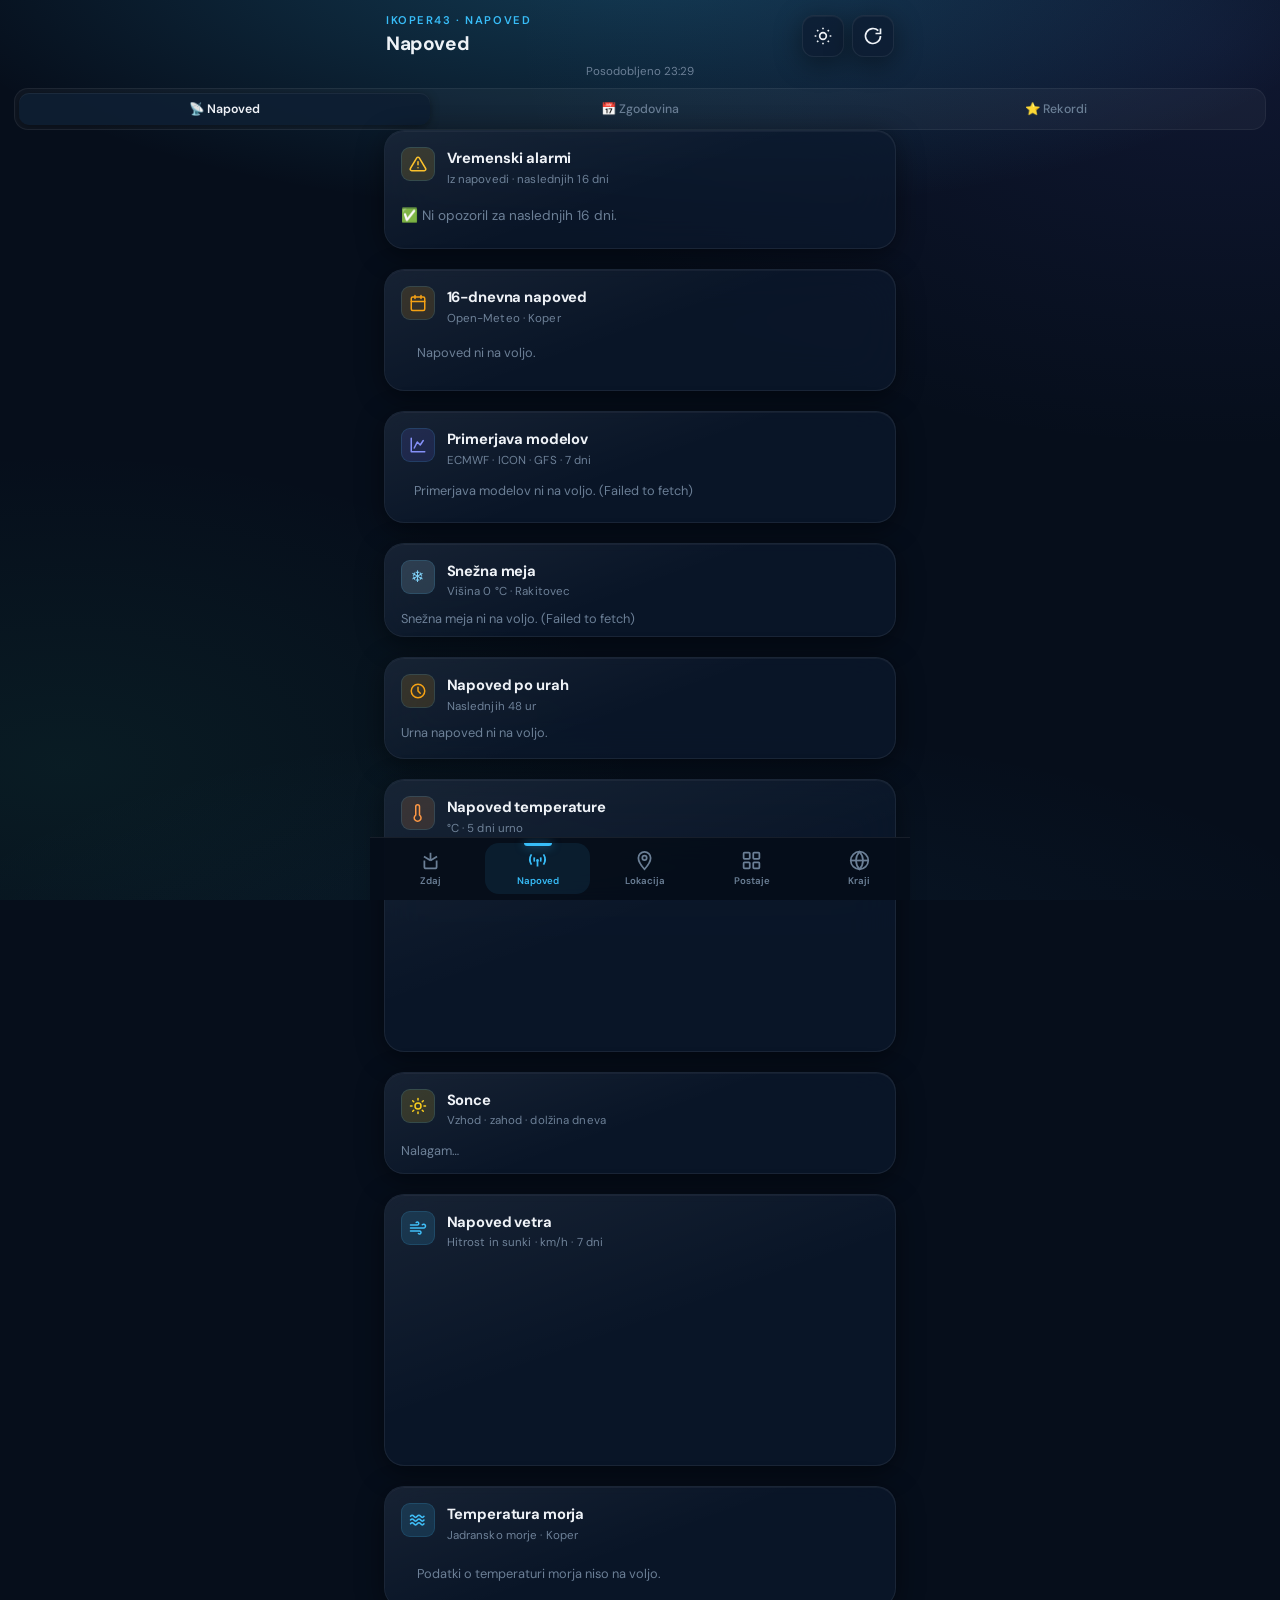
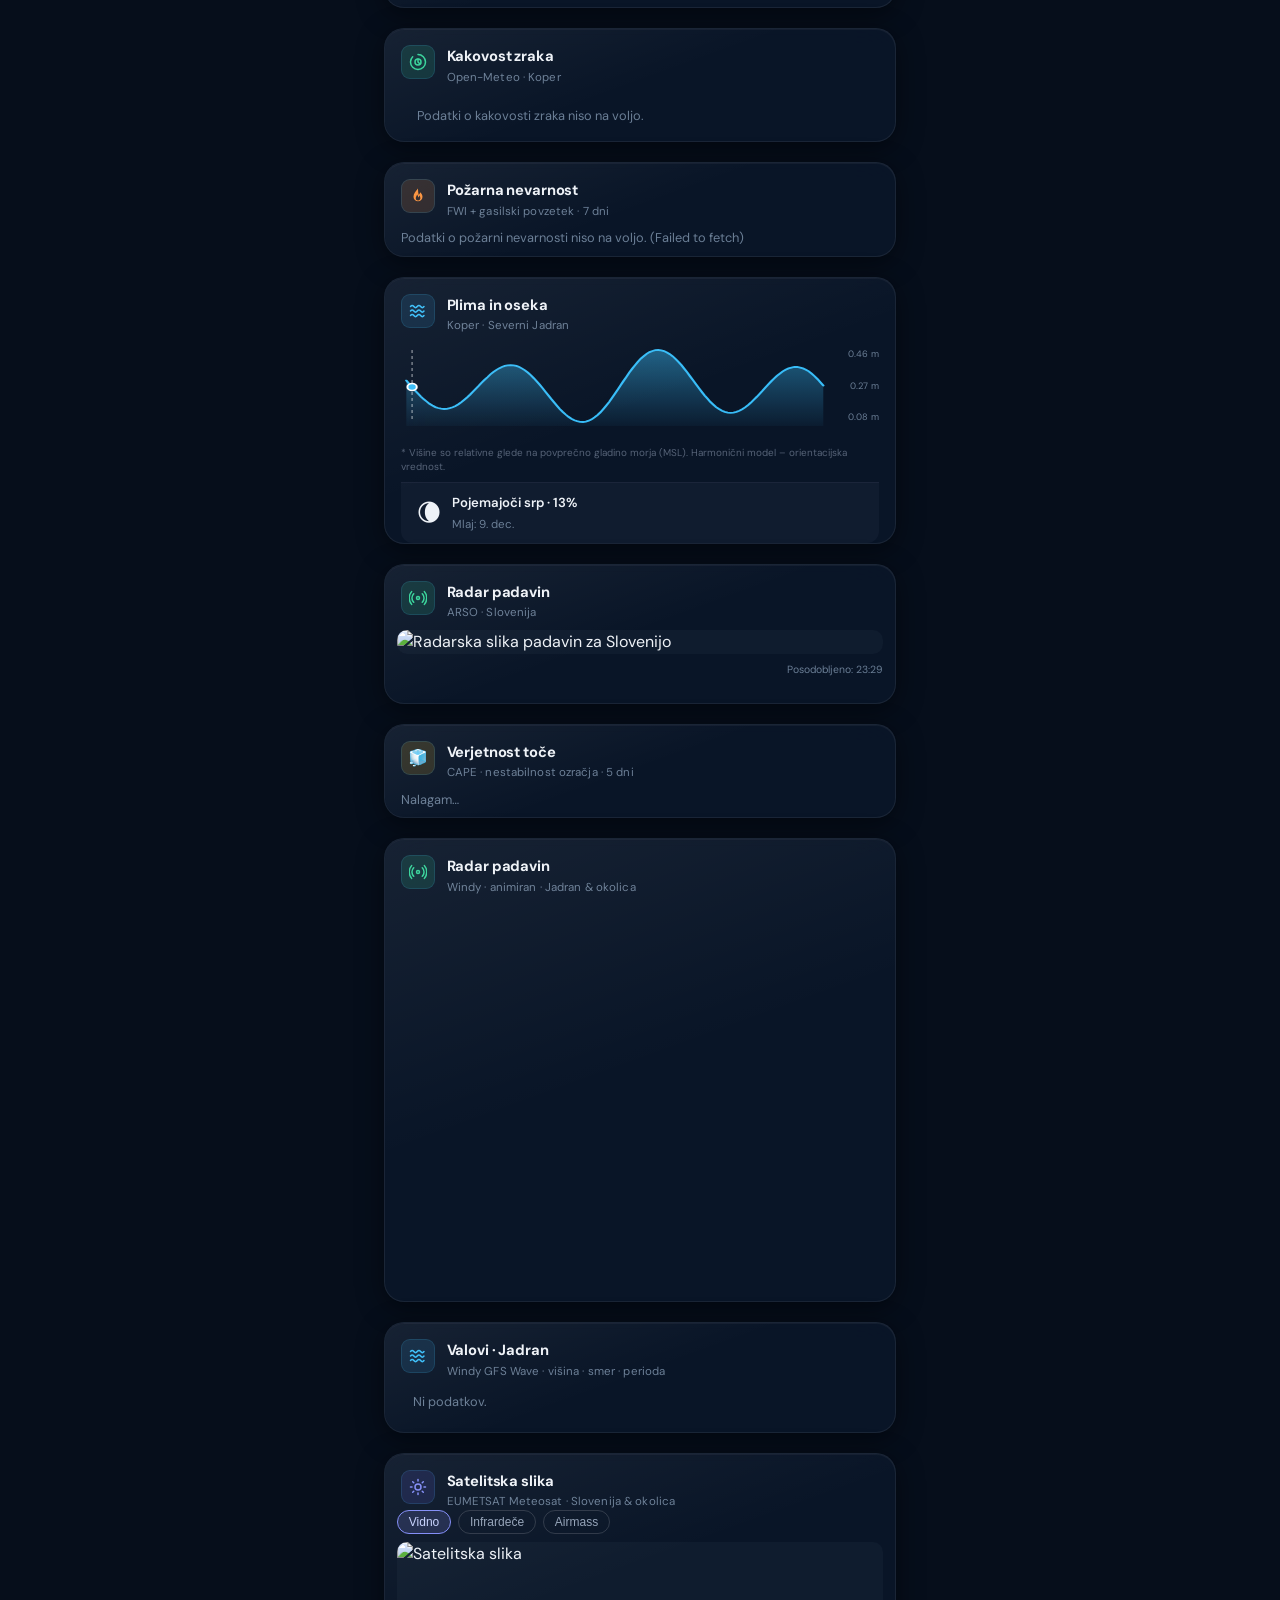
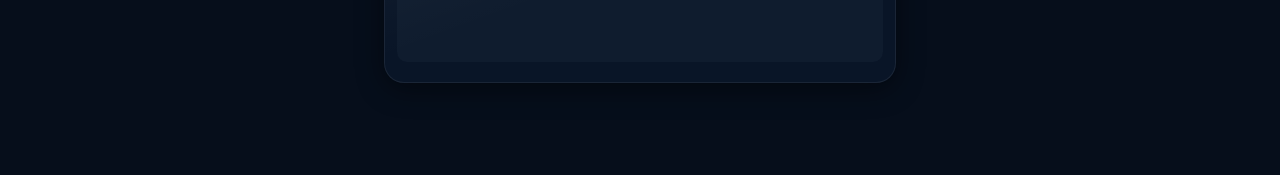
==== commit 0a6ec15c: "Toča verjetnost in sneška meja s profilom višin - Forecast: nova kartica Verjetnost toče (CAPE + Lif" ====
--- a/forecast.html
+++ b/forecast.html
@@ -264,6 +264,20 @@
         </div>
       </section>
 
+      <!-- Toča verjetnost -->
+      <section class="card hail-card" aria-label="Toča verjetnost">
+        <div class="card__head">
+          <span class="card__icon" style="background:rgba(251,191,36,0.15);color:#fbbf24" aria-hidden="true">🧊</span>
+          <div>
+            <h2 class="card__title">Verjetnost toče</h2>
+            <p class="card__desc">CAPE · nestabilnost ozračja · 5 dni</p>
+          </div>
+        </div>
+        <div id="hail-content" class="hail-content">
+          <p class="forecast-loading">Nalagam…</p>
+        </div>
+      </section>
+
       <!-- Windy radar iframe -->
       <section class="card radar-card" aria-label="Windy radar">
         <div class="card__head">
--- a/css/styles.css
+++ b/css/styles.css
@@ -3109,6 +3109,26 @@
 .snow-day__val { font-size: 0.8rem; font-weight: 600; color: #bae6fd; text-align: right; }
 .snow-none { font-size: 0.82rem; color: var(--muted); margin: 0.25rem 0; }
 
+/* ── Toča verjetnost ────────────────────────────────── */
+.hail-days   { display: flex; flex-direction: column; gap: 0.5rem; }
+.hail-day    { display: grid; grid-template-columns: 3.5rem 1.5rem 5rem 1fr; align-items: center; gap: 0.5rem; }
+.hail-day__lbl   { font-size: 0.8rem; color: var(--muted); }
+.hail-day__icon  { font-size: 1rem; text-align: center; }
+.hail-day__label { font-size: 0.85rem; font-weight: 600; }
+.hail-day__cape  { font-size: 0.72rem; color: var(--muted); }
+.hail-note   { font-size: 0.62rem; color: var(--muted); margin-top: 0.75rem; }
+
+/* ── Sneška meja profil ─────────────────────────────── */
+.freeze-profile { margin-bottom: 0.75rem; }
+.freeze-profile__title { font-size: 0.72rem; color: var(--muted); margin-bottom: 0.5rem; text-transform: uppercase; letter-spacing: 0.04em; }
+.freeze-profile__rows  { display: flex; flex-direction: column; gap: 0.45rem; }
+.fp-row        { display: grid; grid-template-columns: 3rem 1fr 4rem; grid-template-rows: auto auto; gap: 0.1rem 0.5rem; align-items: center; }
+.fp-row__lbl   { font-size: 0.78rem; color: var(--muted); grid-row: 1; }
+.fp-row__bar-wrap { grid-row: 1; background: rgba(255,255,255,0.06); border-radius: 3px; height: 6px; overflow: hidden; }
+.fp-row__bar   { height: 100%; border-radius: 3px; transition: width 0.4s; }
+.fp-row__val   { font-size: 0.8rem; font-weight: 600; grid-row: 1; text-align: right; }
+.fp-row__temps { font-size: 0.68rem; color: var(--muted); grid-column: 2 / 4; grid-row: 2; }
+
 /* Vsebnik napovedi za lokacijo */
 #loc-forecast {
   display: flex;
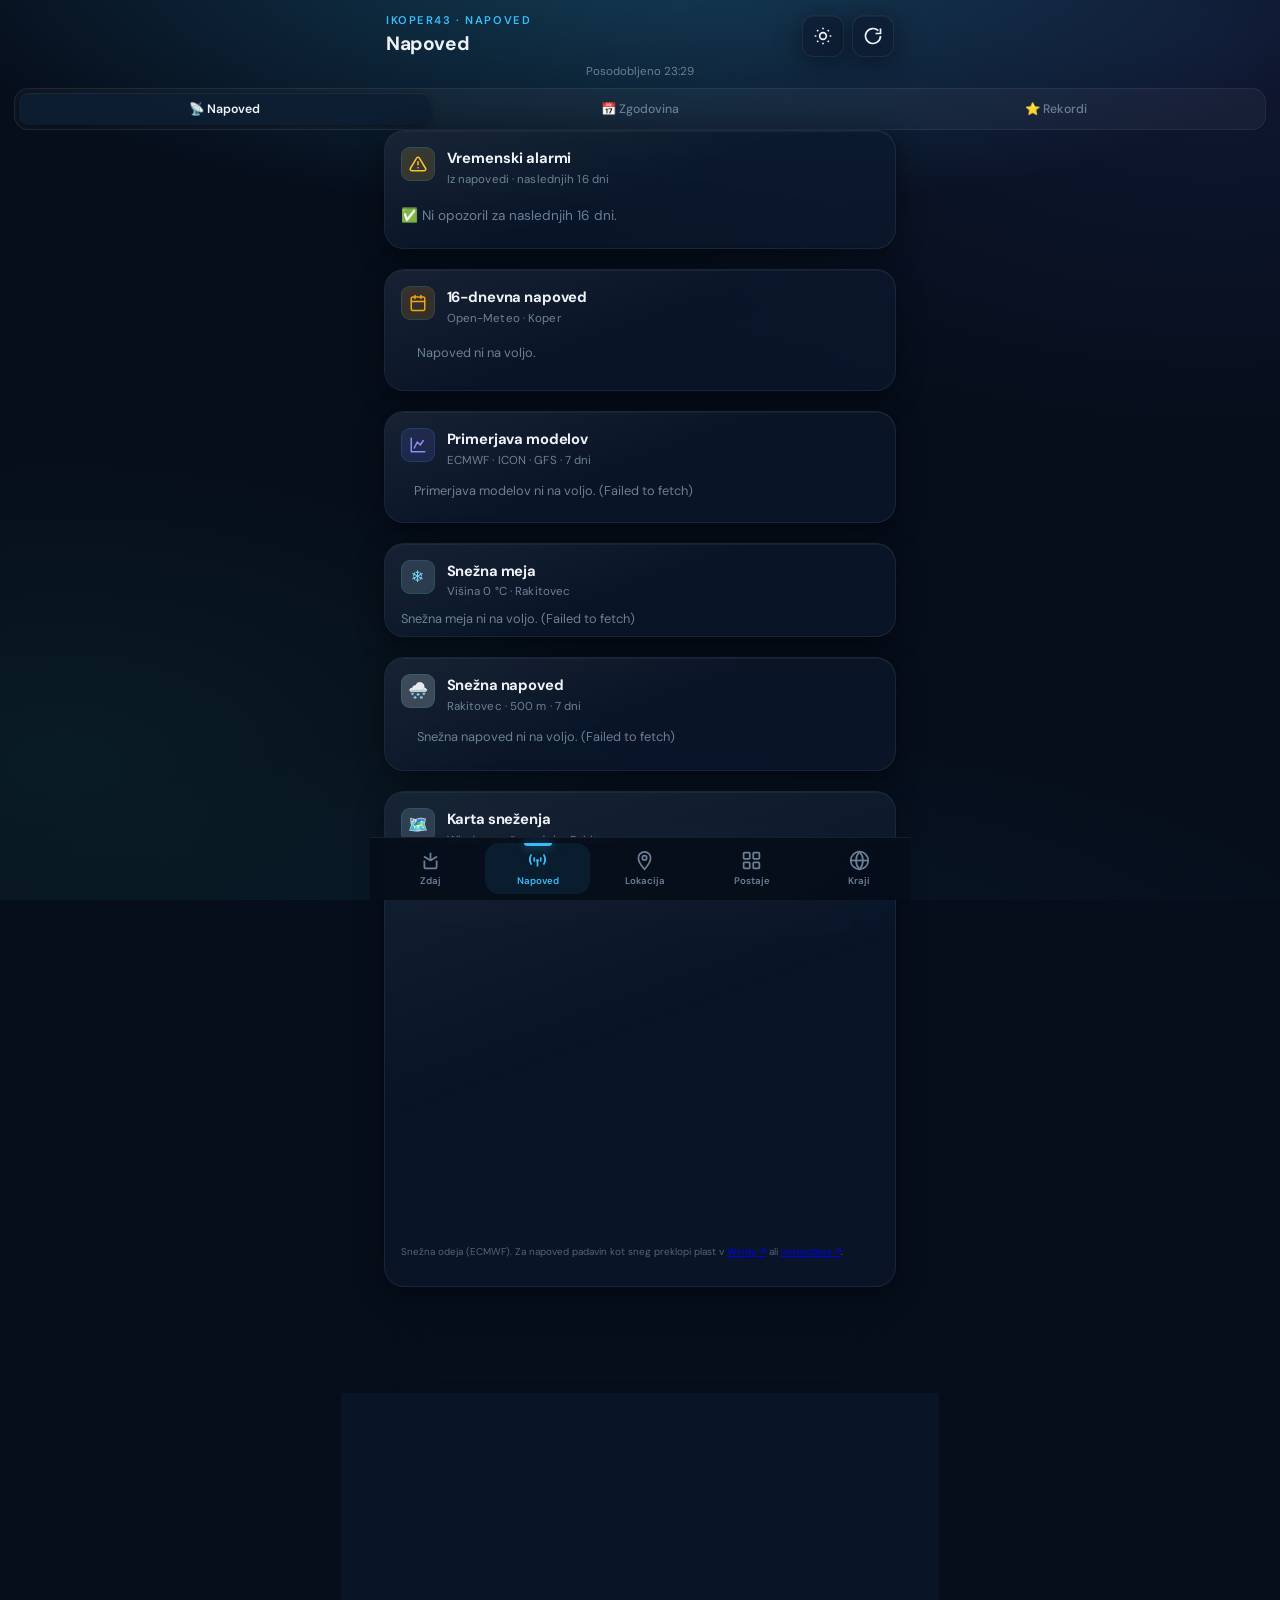
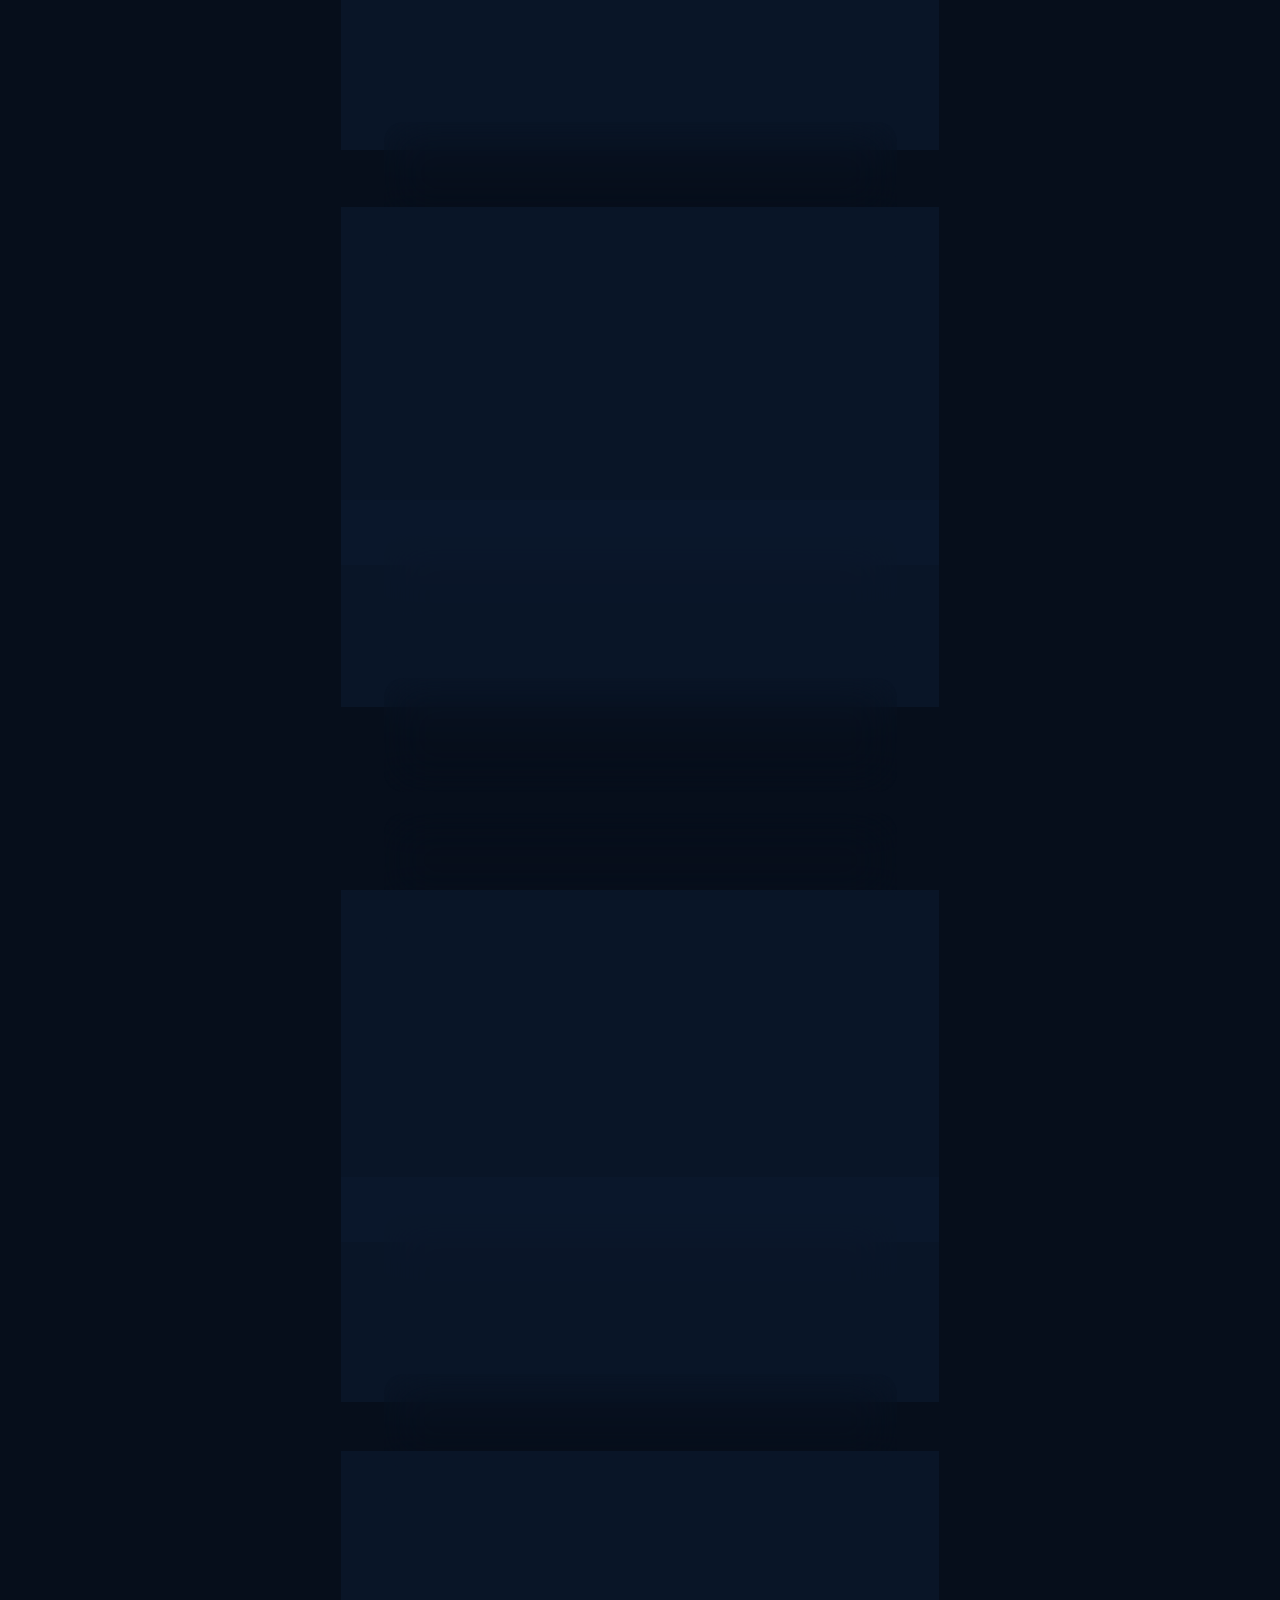
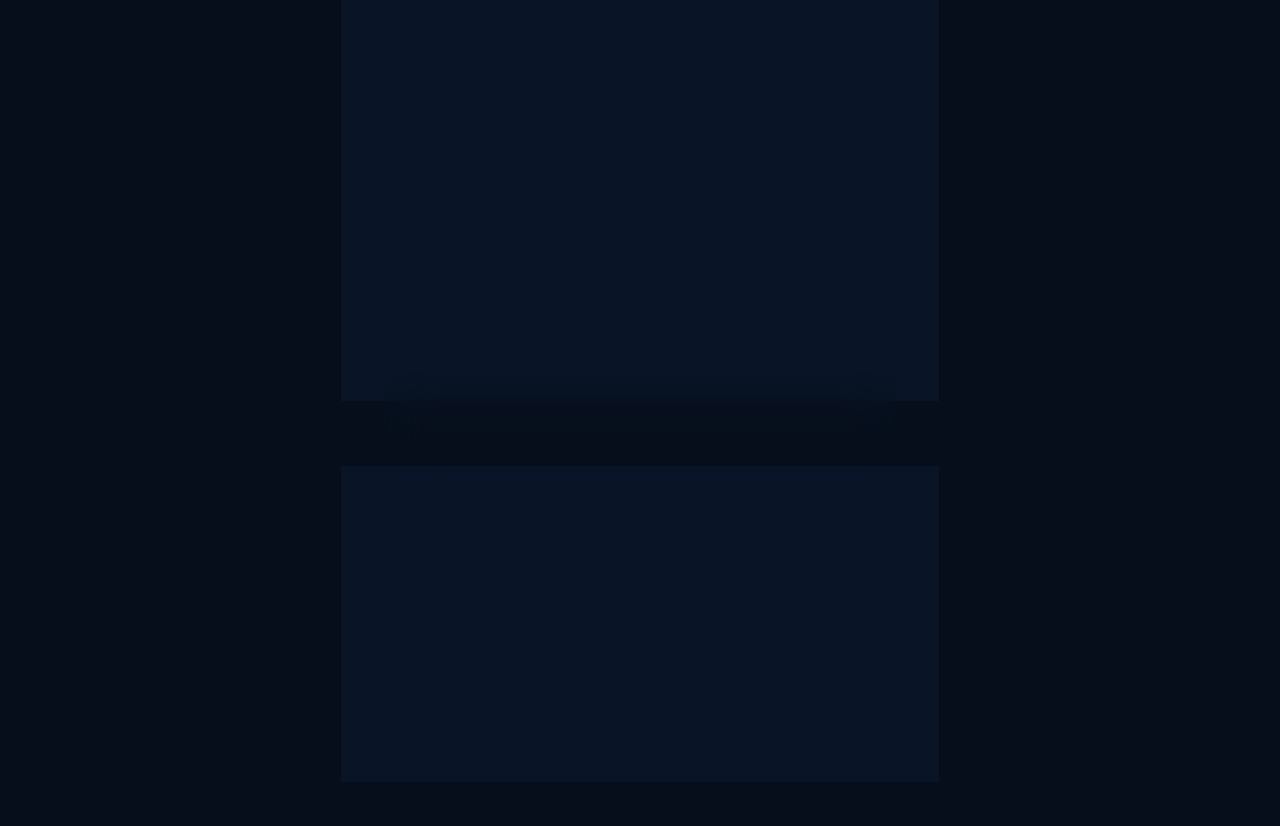
==== commit 9eb553e4: "Dodaj WU live, snežno napoved, gobji indeks in zgodovinske kartice. Priklop IKOPER43 prek Weather Un" ====
--- a/forecast.html
+++ b/forecast.html
@@ -110,6 +110,47 @@
         <div id="freeze-content">
           <p class="forecast-loading">Nalagam…</p>
         </div>
+      </section>
+
+      <!-- Snežna napoved -->
+      <section class="card snow-card" aria-label="Snežna napoved">
+        <div class="card__head">
+          <span class="card__icon" style="background:rgba(224,242,254,0.2);color:#bae6fd" aria-hidden="true">🌨️</span>
+          <div>
+            <h2 class="card__title">Snežna napoved</h2>
+            <p class="card__desc" id="snow-sub">Rakitovec · 500 m · 7 dni</p>
+          </div>
+        </div>
+        <div id="snow-content" class="snow-content">
+          <p class="forecast-loading">Nalagam…</p>
+        </div>
+      </section>
+
+      <!-- Karta sneženja / snežne odeje -->
+      <section class="card radar-card" aria-label="Karta sneženja">
+        <div class="card__head">
+          <span class="card__icon" style="background:rgba(186,230,253,0.15);color:#7dd3fc" aria-hidden="true">🗺️</span>
+          <div>
+            <h2 class="card__title">Karta sneženja</h2>
+            <p class="card__desc">Windy · snežna odeja · Rakitovec</p>
+          </div>
+        </div>
+        <div class="windy-wrap">
+          <iframe
+            id="windy-snow-iframe"
+            src="https://embed.windy.com/embed2.html?lat=45.470&lon=13.971&detailLat=45.470&detailLon=13.971&width=650&height=450&zoom=8&level=surface&overlay=snowcover&product=ecmwf&menu=&message=true&marker=true&calendar=now&pressure=&type=map&location=coordinates&detail=true&metricWind=km%2Fh&metricTemp=%C2%B0C&radarRange=-1"
+            frameborder="0"
+            allowfullscreen
+            loading="lazy"
+            title="Windy karta snežne odeje"
+          ></iframe>
+        </div>
+        <p class="tide-note snow-map-note">
+          Snežna odeja (ECMWF). Za napoved padavin kot sneg preklopi plast v
+          <a href="https://www.windy.com/-Snowcover-snowcover?snowcover,45.470,13.971,8" target="_blank" rel="noopener">Windy ↗</a>
+          ali
+          <a href="https://www.meteoblue.com/sl/vreme/maps/rakitovec_slovenija_3192017#coords=9.5/45.48/13.88&map=snowAccumulation~hourly~auto~none~none~none~none~none~none~auto~none" target="_blank" rel="noopener">meteoblue ↗</a>.
+        </p>
       </section>
 
       <!-- Podrobna napoved po urah -->
--- a/css/styles.css
+++ b/css/styles.css
@@ -660,6 +660,81 @@
 .freeze-day__lbl { font-size: 0.65rem; color: var(--muted); }
 .freeze-day__val { font-size: 0.82rem; font-weight: 600; }
 
+.snow-content { padding: 0.75rem 1rem 1rem; }
+.snow-hero {
+  display: flex;
+  align-items: center;
+  gap: 0.85rem;
+  margin-bottom: 0.85rem;
+}
+.snow-hero__emoji { font-size: 2.2rem; line-height: 1; flex-shrink: 0; }
+.snow-hero__body { display: flex; flex-direction: column; gap: 0.15rem; }
+.snow-hero__title { font-weight: 700; font-size: 0.95rem; }
+.snow-hero__meta { font-size: 0.75rem; color: var(--muted); }
+.snow-days {
+  display: flex;
+  gap: 0.45rem;
+  overflow-x: auto;
+  padding-bottom: 0.25rem;
+  scrollbar-width: none;
+  margin-bottom: 0.65rem;
+}
+.snow-days::-webkit-scrollbar { display: none; }
+.snow-day {
+  flex: 0 0 auto;
+  min-width: 4.4rem;
+  display: flex;
+  flex-direction: column;
+  align-items: center;
+  gap: 0.15rem;
+  padding: 0.45rem 0.35rem;
+  background: rgba(255,255,255,0.04);
+  border-radius: 8px;
+  border: 1px solid transparent;
+}
+.snow-day--snow {
+  border-color: rgba(125, 211, 252, 0.45);
+  background: rgba(125, 211, 252, 0.08);
+}
+.snow-day--mix {
+  border-color: rgba(148, 163, 184, 0.4);
+  background: rgba(148, 163, 184, 0.08);
+}
+.snow-day__lbl { font-size: 0.65rem; color: var(--muted); }
+.snow-day__icon { font-size: 1.1rem; line-height: 1; }
+.snow-day__snow { font-size: 0.85rem; font-weight: 700; color: #7dd3fc; }
+.snow-day__t { font-size: 0.68rem; color: var(--muted); }
+.snow-day__fl { font-size: 0.62rem; color: rgba(125, 211, 252, 0.75); }
+.snow-hours-head {
+  font-size: 0.72rem;
+  color: var(--muted);
+  text-transform: uppercase;
+  letter-spacing: 0.04em;
+  margin-bottom: 0.4rem;
+}
+.snow-hours {
+  display: flex;
+  gap: 0.4rem;
+  overflow-x: auto;
+  scrollbar-width: none;
+  margin-bottom: 0.5rem;
+}
+.snow-hours::-webkit-scrollbar { display: none; }
+.snow-hour {
+  flex: 0 0 auto;
+  min-width: 3.4rem;
+  text-align: center;
+  padding: 0.35rem 0.3rem;
+  background: rgba(125, 211, 252, 0.08);
+  border-radius: 6px;
+}
+.snow-hour__t { display: block; font-size: 0.65rem; color: var(--muted); }
+.snow-hour__v { display: block; font-size: 0.8rem; font-weight: 700; color: #bae6fd; }
+.snow-hour__temp { display: block; font-size: 0.65rem; color: var(--muted); }
+.snow-map-note { padding: 0 1rem 0.85rem; margin: 0; }
+html[data-contrast="high"] .snow-day__snow { color: #0369a1; }
+html[data-contrast="high"] .snow-hour__v { color: #0369a1; }
+
 /* —— 7-dnevna napoved —— */
 .forecast-card { padding-bottom: 1rem; }
 
@@ -1197,7 +1272,7 @@
 
 .hourly-item {
   display: grid;
-  grid-template-columns: 3rem 1.6rem 2.5rem 3rem 2rem;
+  grid-template-columns: 3rem 1.6rem 2.5rem 3rem 2rem 1fr;
   align-items: center;
   gap: 0.5rem;
   padding: 0.45rem 1rem;
@@ -1237,6 +1312,17 @@
   font-size: 0.72rem;
   color: var(--muted);
 }
+
+.hourly-item__wind {
+  font-size: 0.72rem;
+  color: var(--muted);
+  display: flex;
+  align-items: center;
+  gap: 0.2rem;
+  white-space: nowrap;
+}
+.wind-arrow { color: #38bdf8; flex-shrink: 0; }
+.hourly-item__gust { color: #f97316; }
 
 .forecast-day__prob {
   font-size: 0.6rem;
@@ -1391,6 +1477,15 @@
 
 .footer__meta {
   opacity: 0.7;
+}
+
+.footer__secret {
+  color: inherit;
+  text-decoration: none;
+}
+.footer__secret:hover {
+  text-decoration: underline;
+  opacity: 0.9;
 }
 
 .noscript-msg {
@@ -2014,6 +2109,89 @@
   margin-left: auto;
 }
 
+.dh-history-note {
+  margin: 0;
+  padding: 0.55rem 1rem 0.35rem;
+  font-size: 0.8rem;
+  line-height: 1.45;
+  color: rgba(255, 255, 255, 0.72);
+  font-style: italic;
+}
+.dh-stats {
+  display: flex;
+  flex-wrap: wrap;
+  gap: 0.35rem 0.75rem;
+  padding: 0.35rem 1rem 0.55rem;
+  font-size: 0.72rem;
+  color: var(--muted);
+}
+.dh-stats strong { color: rgba(255, 255, 255, 0.88); font-weight: 650; }
+.dh-stat--hot { color: #fb923c; }
+.dh-stat--cold { color: #7dd3fc; }
+html[data-contrast="high"] .dh-history-note { color: #333; }
+html[data-contrast="high"] .dh-stats strong { color: #111; }
+
+.folk-content { padding: 0.65rem 1rem 1rem; }
+.folk-quote {
+  margin: 0;
+  padding: 0;
+  border: none;
+  font-size: 1.02rem;
+  line-height: 1.5;
+  font-style: italic;
+  color: rgba(255, 255, 255, 0.92);
+}
+html[data-contrast="high"] .folk-quote { color: #1a1a1a; }
+
+.othis-content { padding: 0.55rem 1rem 1rem; }
+.othis-list {
+  list-style: none;
+  margin: 0;
+  padding: 0;
+  display: flex;
+  flex-direction: column;
+  gap: 0.7rem;
+}
+.othis-item {
+  display: grid;
+  grid-template-columns: 3.6rem 1fr;
+  gap: 0.65rem;
+  align-items: start;
+}
+.othis-item__year {
+  font-size: 0.92rem;
+  font-weight: 800;
+  letter-spacing: -0.02em;
+  color: #a78bfa;
+  line-height: 1.3;
+  padding-top: 0.1rem;
+}
+.othis-item__kind {
+  display: inline-block;
+  font-size: 0.65rem;
+  text-transform: uppercase;
+  letter-spacing: 0.04em;
+  color: var(--muted);
+  margin-bottom: 0.15rem;
+}
+.othis-item__text {
+  margin: 0;
+  font-size: 0.84rem;
+  line-height: 1.4;
+  color: rgba(255, 255, 255, 0.86);
+}
+.othis-item__text a {
+  color: inherit;
+  text-decoration: underline;
+  text-decoration-color: rgba(167, 139, 250, 0.45);
+  text-underline-offset: 2px;
+}
+.othis-item__text a:hover { color: #c4b5fd; }
+.othis-item--death .othis-item__year { color: #f472b6; }
+.othis-item--birth .othis-item__year { color: #34d399; }
+html[data-contrast="high"] .othis-item__text { color: #1a1a1a; }
+html[data-contrast="high"] .othis-item__year { color: #5b21b6; }
+
 .dh-scroll {
   display: flex;
   gap: 0.5rem;
@@ -2912,8 +3090,9 @@
   padding: 0.5rem 1rem;
   background: rgba(7,15,26,0.85);
   border-bottom: 1px solid rgba(255,255,255,0.07);
-  position: sticky; top: 0; z-index: 40;
+  position: sticky; top: 0; z-index: 100;
   backdrop-filter: blur(12px);
+  overflow: visible;
 }
 .loc-search-wrap   { width: 100%; max-width: 36rem; margin: 0 auto; position: relative; }
 .loc-search-row    { display: flex; gap: 0.5rem; }
@@ -2925,8 +3104,10 @@
 .loc-search-input:focus { border-color: var(--accent); }
 .loc-search-input::placeholder { color: var(--muted); }
 .loc-search-btn    { flex-shrink: 0; padding: 0.6rem 1rem; font-size: 0.85rem; }
+.loc-gps-btn       { flex-shrink: 0; width: 2.2rem; height: 2.2rem; padding: 0; color: #38bdf8; border: 1px solid rgba(56,189,248,0.3); border-radius: 0.6rem; background: rgba(56,189,248,0.08); }
+.loc-gps-btn:hover { background: rgba(56,189,248,0.18); }
 .loc-search-results {
-  position: absolute; top: calc(100% + 0.25rem); left: 0; right: 0; z-index: 50;
+  position: absolute; top: calc(100% + 0.25rem); left: 0; right: 0; z-index: 9999;
   background: #0f1a2b; border: 1px solid rgba(255,255,255,0.12); border-radius: 0.75rem;
   list-style: none; padding: 0.25rem 0; margin: 0; max-height: 14rem; overflow-y: auto;
   box-shadow: 0 8px 24px rgba(0,0,0,0.5);
@@ -3729,6 +3910,46 @@
   color: var(--muted);
 }
 
+.brief-content {
+  padding: 0.65rem 1rem 1rem;
+}
+.brief-list {
+  margin: 0;
+  padding: 0 0 0 1.15rem;
+  display: flex;
+  flex-direction: column;
+  gap: 0.55rem;
+}
+.brief-list li {
+  font-size: 0.9rem;
+  line-height: 1.45;
+  color: rgba(255, 255, 255, 0.88);
+}
+html[data-contrast="high"] .brief-list li {
+  color: #1a1a1a;
+}
+
+.mushroom-content {
+  padding: 0.75rem 1rem 1rem;
+}
+.mushroom-tip {
+  margin: 0 0 0.55rem;
+  font-size: 0.85rem;
+  line-height: 1.45;
+  color: rgba(255, 255, 255, 0.78);
+}
+.mushroom-meta {
+  display: flex;
+  flex-wrap: wrap;
+  gap: 0.45rem 0.85rem;
+  margin-bottom: 0.55rem;
+  font-size: 0.74rem;
+  color: var(--muted);
+}
+html[data-contrast="high"] .mushroom-tip {
+  color: #1a1a1a;
+}
+
 /* ——————————————————————————————————————
    VREMENSKA SREČA
    —————————————————————————————————————— */
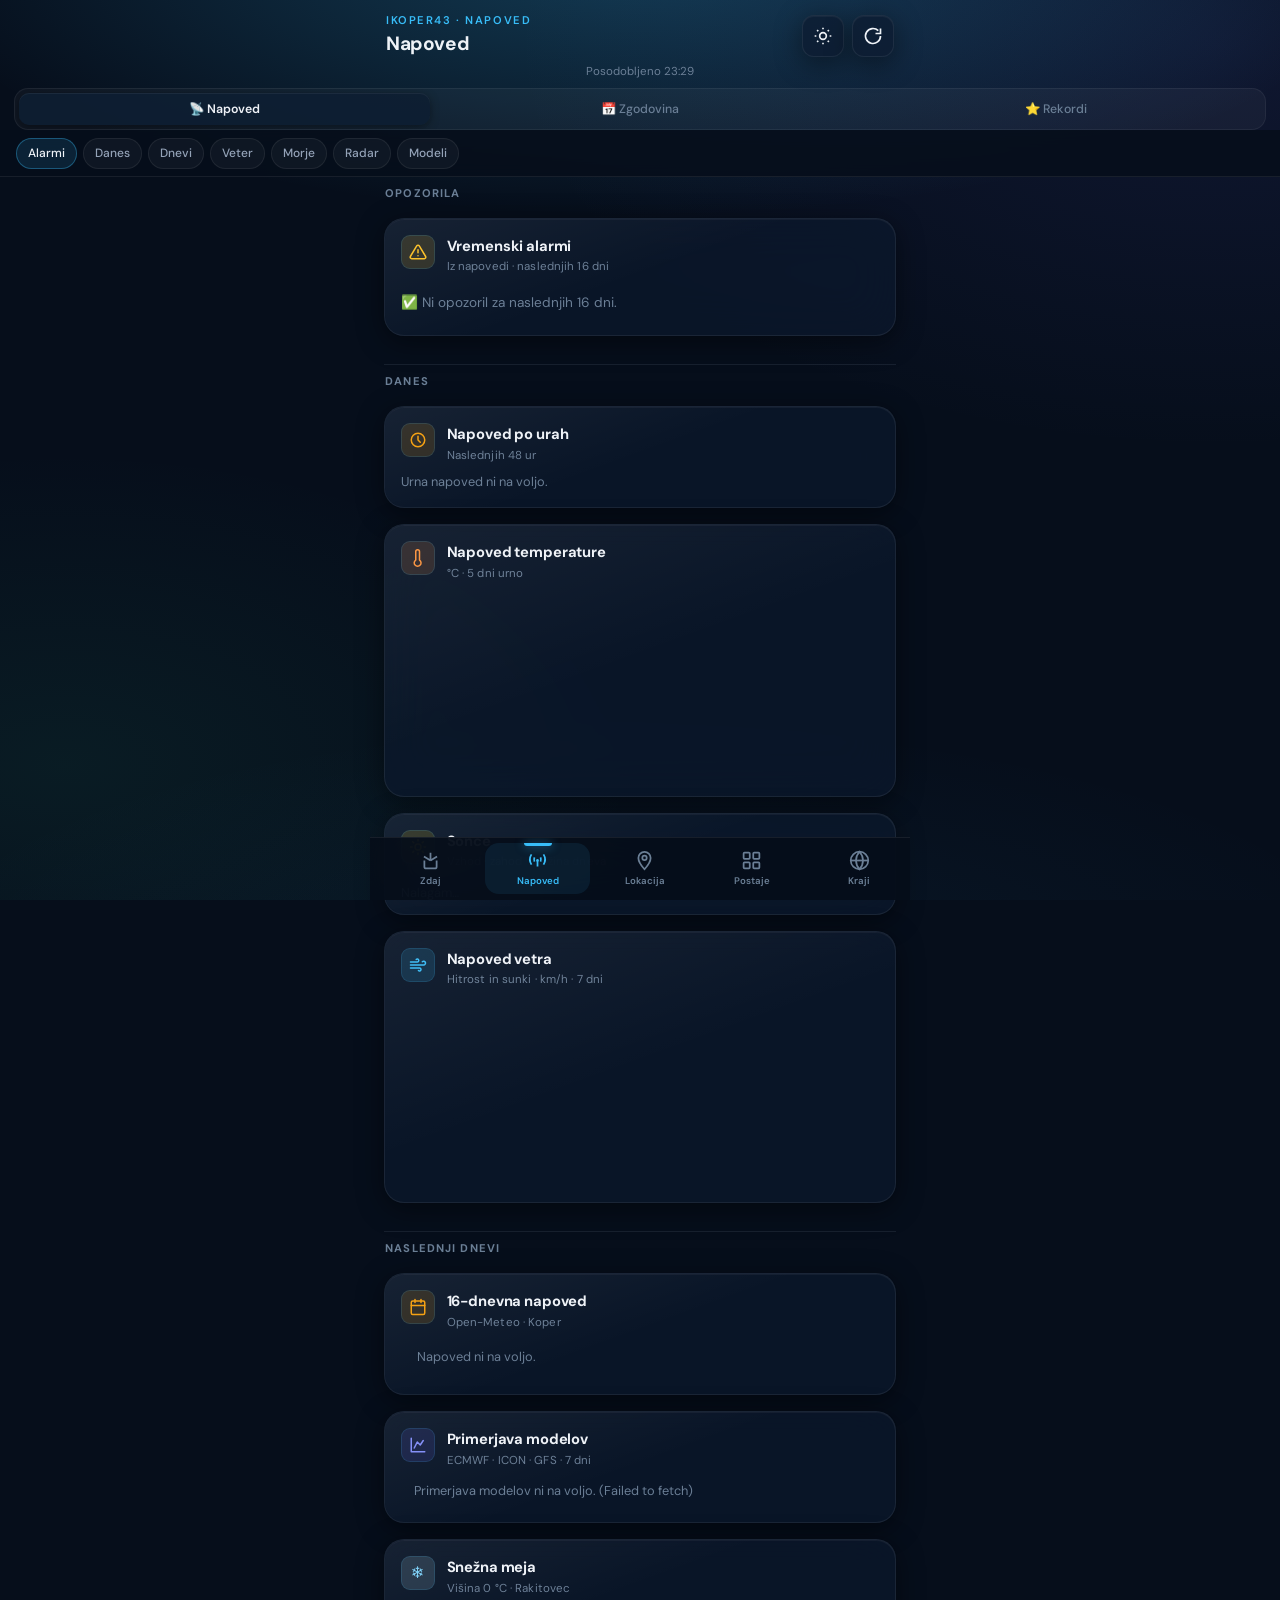
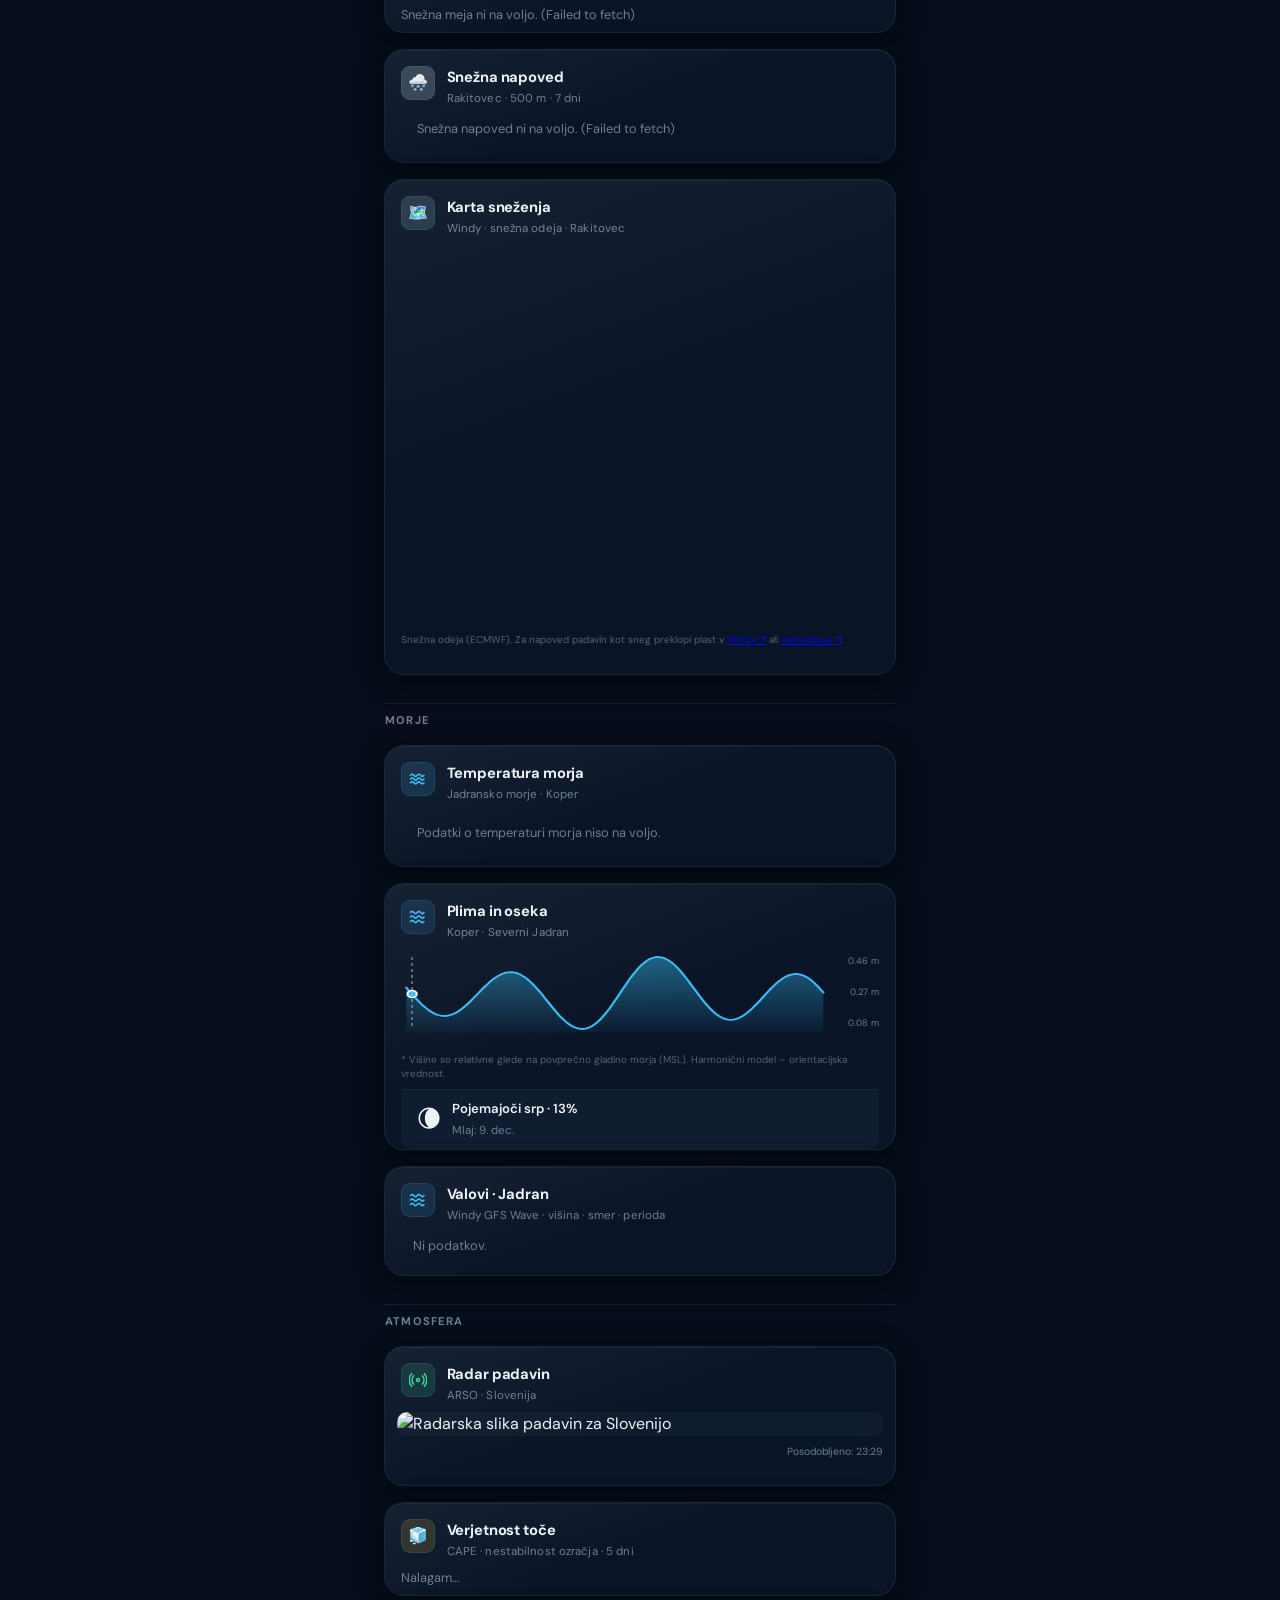
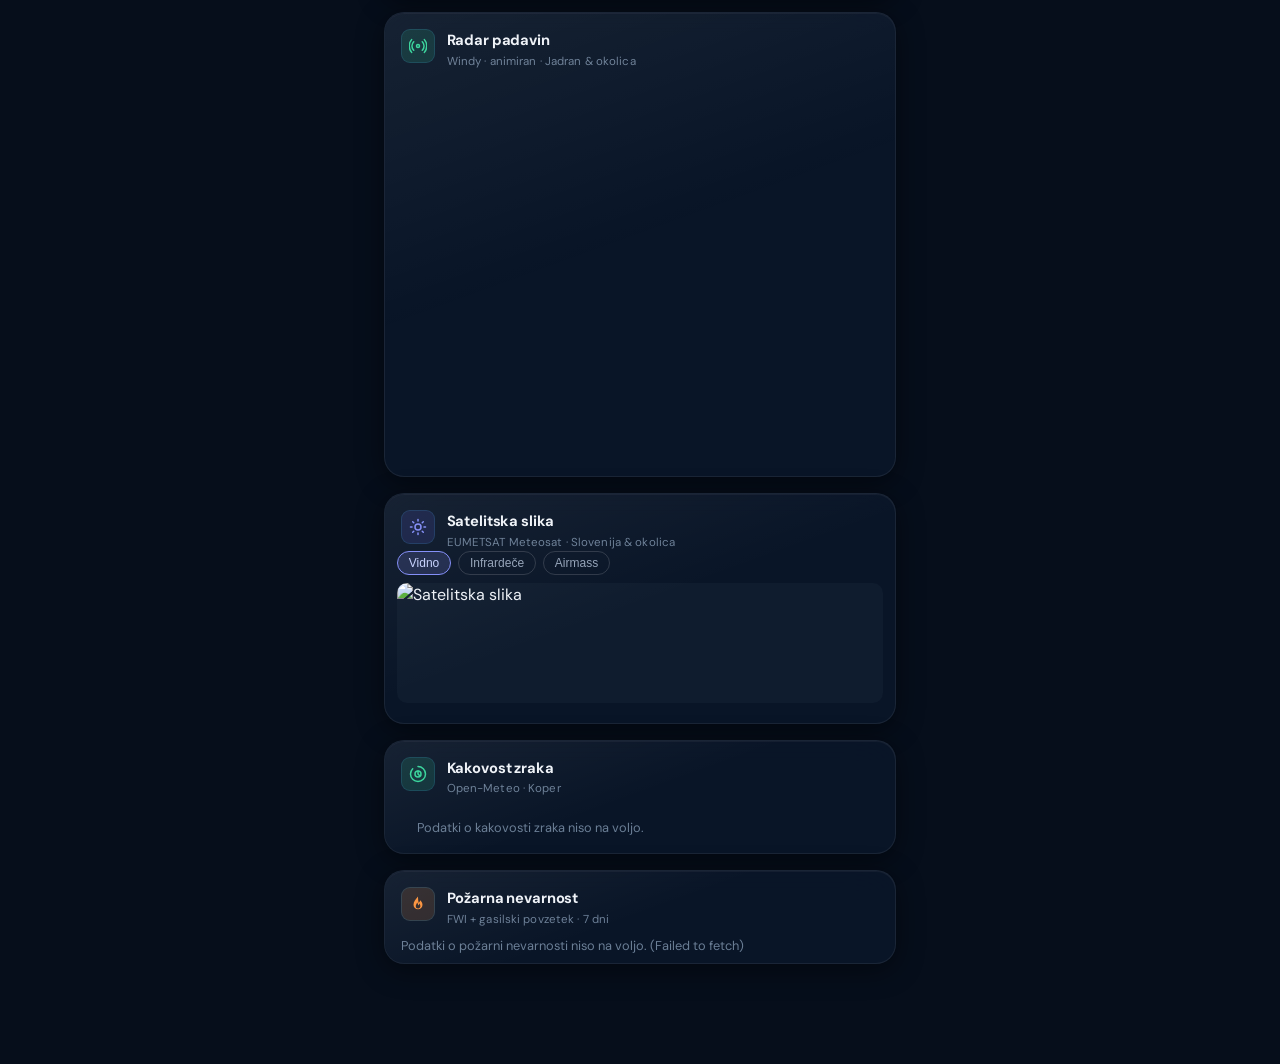
==== commit 47b794f3: "Povezi strani v en produkt: navigacija, povzetki, favoriti. Doda skupni vremenski kontekst, skoke po" ====
--- a/forecast.html
+++ b/forecast.html
@@ -48,9 +48,21 @@
       <a href="./records.html" class="sub-nav__link">⭐ Rekordi</a>
     </nav>
 
+    <nav class="page-jump" aria-label="Skoki po napovedi">
+      <a class="page-jump__link" href="#sec-alerts">Alarmi</a>
+      <a class="page-jump__link" href="#sec-danes">Danes</a>
+      <a class="page-jump__link" href="#sec-dnevi">Dnevi</a>
+      <a class="page-jump__link" href="#sec-veter">Veter</a>
+      <a class="page-jump__link" href="#sec-morje">Morje</a>
+      <a class="page-jump__link" href="#sec-radar">Radar</a>
+      <a class="page-jump__link" href="#sec-modeli">Modeli</a>
+    </nav>
+
     <main class="main main--forecast">
 
-      <!-- Opozorila -->
+      <div class="layer layer--alerts" id="sec-alerts">
+        <h2 class="layer__title">Opozorila</h2>
+        <!-- Opozorila -->
       <section class="card warn-card" id="warn-card" aria-label="Vremenski alarmi">
         <div class="card__head">
           <span class="card__icon" style="background:rgba(251,191,36,0.15);color:#fbbf24" aria-hidden="true">
@@ -65,9 +77,76 @@
           <p class="forecast-loading">Nalagam…</p>
         </div>
       </section>
-
-      <!-- 16-dnevna napoved -->
-      <section class="card forecast-card" aria-label="16-dnevna napoved">
+      </div>
+
+      <div class="layer layer--today-fc">
+        <h2 class="layer__title">Danes</h2>
+        <!-- Podrobna napoved po urah -->
+      <section id="sec-danes" class="card" aria-label="Urna napoved">
+        <div class="card__head">
+          <span class="card__icon card__icon--warm" aria-hidden="true">
+            <svg width="18" height="18" viewBox="0 0 24 24" fill="none" stroke="currentColor" stroke-width="2" stroke-linecap="round" stroke-linejoin="round"><circle cx="12" cy="12" r="9"/><path d="M12 7v5l3 3"/></svg>
+          </span>
+          <div>
+            <h2 class="card__title">Napoved po urah</h2>
+            <p class="card__desc">Naslednjih 48 ur</p>
+          </div>
+        </div>
+        <div id="forecast-hourly" class="forecast-hourly-wrap">
+          <p class="forecast-loading">Nalagam…</p>
+        </div>
+      </section>
+        <!-- Graf temperature -->
+      <section id="sec-temp" class="card chart-card" aria-label="Napoved temperature">
+        <div class="card__head">
+          <span class="card__icon" style="background:rgba(251,146,60,0.15);color:#fb923c" aria-hidden="true">
+            <svg width="18" height="18" viewBox="0 0 24 24" fill="none" stroke="currentColor" stroke-width="2" stroke-linecap="round" stroke-linejoin="round"><path d="M14 14.76V3.5a2.5 2.5 0 0 0-5 0v11.26a4.5 4.5 0 1 0 5 0z"/></svg>
+          </span>
+          <div>
+            <h2 class="card__title">Napoved temperature</h2>
+            <p class="card__desc">°C · 5 dni urno</p>
+          </div>
+        </div>
+        <div class="chart-wrap chart-wrap--wind">
+          <canvas id="chart-temp" aria-label="Graf napovedi temperature"></canvas>
+        </div>
+      </section>
+        <!-- Sončni vzhod/zahod -->
+      <section id="sec-sonce" class="card" aria-label="Sončni vzhod in zahod">
+        <div class="card__head">
+          <span class="card__icon" style="background:rgba(250,204,21,0.15);color:#facc15" aria-hidden="true">
+            <svg width="18" height="18" viewBox="0 0 24 24" fill="none" stroke="currentColor" stroke-width="2" stroke-linecap="round" stroke-linejoin="round"><circle cx="12" cy="12" r="4"/><path d="M12 2v2M12 20v2M4.93 4.93l1.41 1.41M17.66 17.66l1.41 1.41M2 12h2M20 12h2M6.34 17.66l-1.41 1.41M19.07 4.93l-1.41 1.41"/></svg>
+          </span>
+          <div>
+            <h2 class="card__title">Sonce</h2>
+            <p class="card__desc">Vzhod · zahod · dolžina dneva</p>
+          </div>
+        </div>
+        <div id="sunrise-days" class="sunrise-days">
+          <p class="forecast-loading">Nalagam…</p>
+        </div>
+      </section>
+        <!-- Napoved vetra -->
+      <section id="sec-veter" class="card chart-card" aria-label="Napoved vetra">
+        <div class="card__head">
+          <span class="card__icon" style="background:rgba(56,189,248,0.15);color:#38bdf8" aria-hidden="true">
+            <svg width="18" height="18" viewBox="0 0 24 24" fill="none" stroke="currentColor" stroke-width="2" stroke-linecap="round" stroke-linejoin="round"><path d="M9.59 4.59A2 2 0 1 1 11 8H2m10.59 11.41A2 2 0 1 0 14 16H2m15.73-8.27A2.5 2.5 0 1 1 19.5 12H2"/></svg>
+          </span>
+          <div>
+            <h2 class="card__title">Napoved vetra</h2>
+            <p class="card__desc">Hitrost in sunki · km/h · 7 dni</p>
+          </div>
+        </div>
+        <div class="chart-wrap chart-wrap--wind">
+          <canvas id="chart-wind" aria-label="Graf napovedi vetra"></canvas>
+        </div>
+      </section>
+      </div>
+
+      <div class="layer layer--days-fc">
+        <h2 class="layer__title">Naslednji dnevi</h2>
+        <!-- 16-dnevna napoved -->
+      <section id="sec-dnevi" class="card forecast-card" aria-label="16-dnevna napoved">
         <div class="card__head">
           <span class="card__icon card__icon--warm" aria-hidden="true">
             <svg width="18" height="18" viewBox="0 0 24 24" fill="none" stroke="currentColor" stroke-width="2" stroke-linecap="round" stroke-linejoin="round"><rect x="3" y="4" width="18" height="18" rx="2"/><path d="M16 2v4M8 2v4M3 10h18"/></svg>
@@ -81,9 +160,8 @@
           <p class="forecast-loading">Nalagam napoved…</p>
         </div>
       </section>
-
-      <!-- Primerjava modelov -->
-      <section class="card" aria-label="Primerjava modelov">
+        <!-- Primerjava modelov -->
+      <section id="sec-modeli" class="card" aria-label="Primerjava modelov">
         <div class="card__head">
           <span class="card__icon" style="background:rgba(99,102,241,0.15);color:#818cf8" aria-hidden="true">
             <svg width="18" height="18" viewBox="0 0 24 24" fill="none" stroke="currentColor" stroke-width="2" stroke-linecap="round" stroke-linejoin="round"><path d="M3 3v18h18"/><path d="M7 16l4-8 4 4 4-6"/></svg>
@@ -97,9 +175,8 @@
           <p class="forecast-loading">Nalagam…</p>
         </div>
       </section>
-
-      <!-- Snežna meja -->
-      <section class="card" aria-label="Snežna meja">
+        <!-- Snežna meja -->
+      <section id="sec-snezna-meja" class="card" aria-label="Snežna meja">
         <div class="card__head">
           <span class="card__icon" style="background:rgba(186,230,253,0.15);color:#7dd3fc" aria-hidden="true">❄️</span>
           <div>
@@ -111,9 +188,8 @@
           <p class="forecast-loading">Nalagam…</p>
         </div>
       </section>
-
-      <!-- Snežna napoved -->
-      <section class="card snow-card" aria-label="Snežna napoved">
+        <!-- Snežna napoved -->
+      <section id="sec-sneg" class="card snow-card" aria-label="Snežna napoved">
         <div class="card__head">
           <span class="card__icon" style="background:rgba(224,242,254,0.2);color:#bae6fd" aria-hidden="true">🌨️</span>
           <div>
@@ -125,9 +201,8 @@
           <p class="forecast-loading">Nalagam…</p>
         </div>
       </section>
-
-      <!-- Karta sneženja / snežne odeje -->
-      <section class="card radar-card" aria-label="Karta sneženja">
+        <!-- Karta sneženja / snežne odeje -->
+      <section id="sec-sneg-mapa" class="card radar-card" aria-label="Karta sneženja">
         <div class="card__head">
           <span class="card__icon" style="background:rgba(186,230,253,0.15);color:#7dd3fc" aria-hidden="true">🗺️</span>
           <div>
@@ -152,73 +227,12 @@
           <a href="https://www.meteoblue.com/sl/vreme/maps/rakitovec_slovenija_3192017#coords=9.5/45.48/13.88&map=snowAccumulation~hourly~auto~none~none~none~none~none~none~auto~none" target="_blank" rel="noopener">meteoblue ↗</a>.
         </p>
       </section>
-
-      <!-- Podrobna napoved po urah -->
-      <section class="card" aria-label="Urna napoved">
-        <div class="card__head">
-          <span class="card__icon card__icon--warm" aria-hidden="true">
-            <svg width="18" height="18" viewBox="0 0 24 24" fill="none" stroke="currentColor" stroke-width="2" stroke-linecap="round" stroke-linejoin="round"><circle cx="12" cy="12" r="9"/><path d="M12 7v5l3 3"/></svg>
-          </span>
-          <div>
-            <h2 class="card__title">Napoved po urah</h2>
-            <p class="card__desc">Naslednjih 48 ur</p>
-          </div>
-        </div>
-        <div id="forecast-hourly" class="forecast-hourly-wrap">
-          <p class="forecast-loading">Nalagam…</p>
-        </div>
-      </section>
-
-      <!-- Graf temperature -->
-      <section class="card chart-card" aria-label="Napoved temperature">
-        <div class="card__head">
-          <span class="card__icon" style="background:rgba(251,146,60,0.15);color:#fb923c" aria-hidden="true">
-            <svg width="18" height="18" viewBox="0 0 24 24" fill="none" stroke="currentColor" stroke-width="2" stroke-linecap="round" stroke-linejoin="round"><path d="M14 14.76V3.5a2.5 2.5 0 0 0-5 0v11.26a4.5 4.5 0 1 0 5 0z"/></svg>
-          </span>
-          <div>
-            <h2 class="card__title">Napoved temperature</h2>
-            <p class="card__desc">°C · 5 dni urno</p>
-          </div>
-        </div>
-        <div class="chart-wrap chart-wrap--wind">
-          <canvas id="chart-temp" aria-label="Graf napovedi temperature"></canvas>
-        </div>
-      </section>
-
-      <!-- Sončni vzhod/zahod -->
-      <section class="card" aria-label="Sončni vzhod in zahod">
-        <div class="card__head">
-          <span class="card__icon" style="background:rgba(250,204,21,0.15);color:#facc15" aria-hidden="true">
-            <svg width="18" height="18" viewBox="0 0 24 24" fill="none" stroke="currentColor" stroke-width="2" stroke-linecap="round" stroke-linejoin="round"><circle cx="12" cy="12" r="4"/><path d="M12 2v2M12 20v2M4.93 4.93l1.41 1.41M17.66 17.66l1.41 1.41M2 12h2M20 12h2M6.34 17.66l-1.41 1.41M19.07 4.93l-1.41 1.41"/></svg>
-          </span>
-          <div>
-            <h2 class="card__title">Sonce</h2>
-            <p class="card__desc">Vzhod · zahod · dolžina dneva</p>
-          </div>
-        </div>
-        <div id="sunrise-days" class="sunrise-days">
-          <p class="forecast-loading">Nalagam…</p>
-        </div>
-      </section>
-
-      <!-- Napoved vetra -->
-      <section class="card chart-card" aria-label="Napoved vetra">
-        <div class="card__head">
-          <span class="card__icon" style="background:rgba(56,189,248,0.15);color:#38bdf8" aria-hidden="true">
-            <svg width="18" height="18" viewBox="0 0 24 24" fill="none" stroke="currentColor" stroke-width="2" stroke-linecap="round" stroke-linejoin="round"><path d="M9.59 4.59A2 2 0 1 1 11 8H2m10.59 11.41A2 2 0 1 0 14 16H2m15.73-8.27A2.5 2.5 0 1 1 19.5 12H2"/></svg>
-          </span>
-          <div>
-            <h2 class="card__title">Napoved vetra</h2>
-            <p class="card__desc">Hitrost in sunki · km/h · 7 dni</p>
-          </div>
-        </div>
-        <div class="chart-wrap chart-wrap--wind">
-          <canvas id="chart-wind" aria-label="Graf napovedi vetra"></canvas>
-        </div>
-      </section>
-
-      <!-- Temperatura morja -->
-      <section class="card sea-card" aria-label="Temperatura morja">
+      </div>
+
+      <div class="layer layer--sea-fc">
+        <h2 class="layer__title">Morje</h2>
+        <!-- Temperatura morja -->
+      <section id="sec-morje" class="card sea-card" aria-label="Temperatura morja">
         <div class="card__head">
           <span class="card__icon" style="background:rgba(56,189,248,0.15);color:#38bdf8" aria-hidden="true">
             <svg width="18" height="18" viewBox="0 0 24 24" fill="none" stroke="currentColor" stroke-width="2" stroke-linecap="round" stroke-linejoin="round"><path d="M2 12c1.5-2 3-2 4.5 0s3 2 4.5 0 3-2 4.5 0 3 2 4.5 0"/><path d="M2 17c1.5-2 3-2 4.5 0s3 2 4.5 0 3-2 4.5 0 3 2 4.5 0"/><path d="M2 7c1.5-2 3-2 4.5 0s3 2 4.5 0 3-2 4.5 0 3 2 4.5 0"/></svg>
@@ -232,41 +246,8 @@
           <p class="forecast-loading">Nalagam…</p>
         </div>
       </section>
-
-      <!-- Kakovost zraka -->
-      <section class="card aq-card" aria-label="Kakovost zraka">
-        <div class="card__head">
-          <span class="card__icon" style="background:rgba(52,211,153,0.15);color:#34d399" aria-hidden="true">
-            <svg width="18" height="18" viewBox="0 0 24 24" fill="none" stroke="currentColor" stroke-width="2" stroke-linecap="round" stroke-linejoin="round"><path d="M12 2a10 10 0 0 1 10 10c0 5.52-4.48 10-10 10S2 17.52 2 12c0-2.76 1.12-5.26 2.93-7.07"/><path d="M8 12a4 4 0 1 1 8 0 4 4 0 0 1-8 0"/><path d="M12 8v4l2 2"/></svg>
-          </span>
-          <div>
-            <h2 class="card__title">Kakovost zraka</h2>
-            <p class="card__desc">Open-Meteo · Koper</p>
-          </div>
-        </div>
-        <div id="aq-content" class="aq-content">
-          <p class="forecast-loading">Nalagam…</p>
-        </div>
-      </section>
-
-      <!-- Požarna nevarnost -->
-      <section class="card fire-card" aria-label="Požarna nevarnost">
-        <div class="card__head">
-          <span class="card__icon" style="background:rgba(251,146,60,0.15);color:#fb923c" aria-hidden="true">
-            <svg width="18" height="18" viewBox="0 0 24 24" fill="currentColor"><path d="M12 2C9 6 6 8.5 6 13a6 6 0 0 0 12 0c0-2.5-1.5-4.5-3-6-0.5 2-1.5 3-2 3.5C12.5 9 12 6 12 2zm0 16a3 3 0 0 1-3-3c0-2 1.5-3.5 2-5 .5 1.5 1.5 2.5 1 4 1-.5 2-2 2-3 .5 1 1 2 1 3a3 3 0 0 1-3 4z"/></svg>
-          </span>
-          <div>
-            <h2 class="card__title">Požarna nevarnost</h2>
-            <p class="card__desc">FWI + gasilski povzetek · 7 dni</p>
-          </div>
-        </div>
-        <div id="fire-content" class="fire-content">
-          <p class="forecast-loading">Nalagam…</p>
-        </div>
-      </section>
-
-      <!-- Plima in oseka -->
-      <section class="card tide-card" aria-label="Plima in oseka">
+        <!-- Plima in oseka -->
+      <section id="sec-plima" class="card tide-card" aria-label="Plima in oseka">
         <div class="card__head">
           <span class="card__icon" style="background:rgba(56,189,248,0.12);color:#38bdf8" aria-hidden="true">
             <svg width="18" height="18" viewBox="0 0 24 24" fill="none" stroke="currentColor" stroke-width="2" stroke-linecap="round" stroke-linejoin="round"><path d="M2 6c1.5-2 3-2 4.5 0s3 2 4.5 0 3-2 4.5 0 3 2 4.5 0"/><path d="M2 12c1.5-2 3-2 4.5 0s3 2 4.5 0 3-2 4.5 0 3 2 4.5 0"/><path d="M2 18c1.5-2 3-2 4.5 0s3 2 4.5 0 3-2 4.5 0 3 2 4.5 0"/></svg>
@@ -280,11 +261,27 @@
           <p class="forecast-loading">Nalagam…</p>
         </div>
       </section>
-
-
-
-      <!-- ARSO radar GIF -->
-      <section class="card radar-card" aria-label="ARSO radarska slika">
+        <!-- Valovi (Windy gfsWave) -->
+      <section id="sec-valovi" class="card waves-card" aria-label="Napoved valov">
+        <div class="card__head">
+          <span class="card__icon" style="background:rgba(56,189,248,0.12);color:#38bdf8" aria-hidden="true">
+            <svg width="18" height="18" viewBox="0 0 24 24" fill="none" stroke="currentColor" stroke-width="2" stroke-linecap="round" stroke-linejoin="round"><path d="M2 6c1.5-2 3-2 4.5 0s3 2 4.5 0 3-2 4.5 0 3 2 4.5 0"/><path d="M2 12c1.5-2 3-2 4.5 0s3 2 4.5 0 3-2 4.5 0 3 2 4.5 0"/><path d="M2 18c1.5-2 3-2 4.5 0s3 2 4.5 0 3-2 4.5 0 3 2 4.5 0"/></svg>
+          </span>
+          <div>
+            <h2 class="card__title">Valovi · Jadran</h2>
+            <p class="card__desc">Windy GFS Wave · višina · smer · perioda</p>
+          </div>
+        </div>
+        <div id="waves-content" class="waves-scroll">
+          <p class="forecast-loading">Nalagam…</p>
+        </div>
+      </section>
+      </div>
+
+      <div class="layer layer--atm-fc">
+        <h2 class="layer__title">Atmosfera</h2>
+        <!-- ARSO radar GIF -->
+      <section id="sec-radar" class="card radar-card" aria-label="ARSO radarska slika">
         <div class="card__head">
           <span class="card__icon card__icon--rain" aria-hidden="true">
             <svg width="18" height="18" viewBox="0 0 24 24" fill="none" stroke="currentColor" stroke-width="2" stroke-linecap="round" stroke-linejoin="round"><circle cx="12" cy="12" r="2"/><path d="M6.3 6.3a8 8 0 0 0 0 11.4M17.7 6.3a8 8 0 0 1 0 11.4M3.5 3.5a13 13 0 0 0 0 17M20.5 3.5a13 13 0 0 1 0 17"/></svg>
@@ -304,9 +301,8 @@
           <p id="radar-arso-updated" class="radar-updated"></p>
         </div>
       </section>
-
-      <!-- Toča verjetnost -->
-      <section class="card hail-card" aria-label="Toča verjetnost">
+        <!-- Toča verjetnost -->
+      <section id="sec-toca" class="card hail-card" aria-label="Toča verjetnost">
         <div class="card__head">
           <span class="card__icon" style="background:rgba(251,191,36,0.15);color:#fbbf24" aria-hidden="true">🧊</span>
           <div>
@@ -318,9 +314,8 @@
           <p class="forecast-loading">Nalagam…</p>
         </div>
       </section>
-
-      <!-- Windy radar iframe -->
-      <section class="card radar-card" aria-label="Windy radar">
+        <!-- Windy radar iframe -->
+      <section id="sec-windy" class="card radar-card" aria-label="Windy radar">
         <div class="card__head">
           <span class="card__icon card__icon--rain" aria-hidden="true">
             <svg width="18" height="18" viewBox="0 0 24 24" fill="none" stroke="currentColor" stroke-width="2" stroke-linecap="round" stroke-linejoin="round"><circle cx="12" cy="12" r="2"/><path d="M6.3 6.3a8 8 0 0 0 0 11.4M17.7 6.3a8 8 0 0 1 0 11.4M3.5 3.5a13 13 0 0 0 0 17M20.5 3.5a13 13 0 0 1 0 17"/></svg>
@@ -341,25 +336,8 @@
           ></iframe>
         </div>
       </section>
-
-      <!-- Valovi (Windy gfsWave) -->
-      <section class="card waves-card" aria-label="Napoved valov">
-        <div class="card__head">
-          <span class="card__icon" style="background:rgba(56,189,248,0.12);color:#38bdf8" aria-hidden="true">
-            <svg width="18" height="18" viewBox="0 0 24 24" fill="none" stroke="currentColor" stroke-width="2" stroke-linecap="round" stroke-linejoin="round"><path d="M2 6c1.5-2 3-2 4.5 0s3 2 4.5 0 3-2 4.5 0 3 2 4.5 0"/><path d="M2 12c1.5-2 3-2 4.5 0s3 2 4.5 0 3-2 4.5 0 3 2 4.5 0"/><path d="M2 18c1.5-2 3-2 4.5 0s3 2 4.5 0 3-2 4.5 0 3 2 4.5 0"/></svg>
-          </span>
-          <div>
-            <h2 class="card__title">Valovi · Jadran</h2>
-            <p class="card__desc">Windy GFS Wave · višina · smer · perioda</p>
-          </div>
-        </div>
-        <div id="waves-content" class="waves-scroll">
-          <p class="forecast-loading">Nalagam…</p>
-        </div>
-      </section>
-
-      <!-- Satelitska slika (EUMETSAT Meteosat) -->
-      <section class="card satellite-card" aria-label="Satelitska slika">
+        <!-- Satelitska slika (EUMETSAT Meteosat) -->
+      <section id="sec-satelit" class="card satellite-card" aria-label="Satelitska slika">
         <div class="card__head">
           <span class="card__icon" style="background:rgba(99,102,241,0.15);color:#818cf8" aria-hidden="true">
             <svg width="18" height="18" viewBox="0 0 24 24" fill="none" stroke="currentColor" stroke-width="2" stroke-linecap="round" stroke-linejoin="round"><circle cx="12" cy="12" r="4"/><path d="M12 2v2M12 20v2M4.93 4.93l1.41 1.41M17.66 17.66l1.41 1.41M2 12h2M20 12h2M4.93 19.07l1.41-1.41M17.66 6.34l1.41-1.41"/></svg>
@@ -379,10 +357,40 @@
           <p id="satellite-updated" class="radar-updated"></p>
         </div>
       </section>
+        <!-- Kakovost zraka -->
+      <section id="sec-zrak" class="card aq-card" aria-label="Kakovost zraka">
+        <div class="card__head">
+          <span class="card__icon" style="background:rgba(52,211,153,0.15);color:#34d399" aria-hidden="true">
+            <svg width="18" height="18" viewBox="0 0 24 24" fill="none" stroke="currentColor" stroke-width="2" stroke-linecap="round" stroke-linejoin="round"><path d="M12 2a10 10 0 0 1 10 10c0 5.52-4.48 10-10 10S2 17.52 2 12c0-2.76 1.12-5.26 2.93-7.07"/><path d="M8 12a4 4 0 1 1 8 0 4 4 0 0 1-8 0"/><path d="M12 8v4l2 2"/></svg>
+          </span>
+          <div>
+            <h2 class="card__title">Kakovost zraka</h2>
+            <p class="card__desc">Open-Meteo · Koper</p>
+          </div>
+        </div>
+        <div id="aq-content" class="aq-content">
+          <p class="forecast-loading">Nalagam…</p>
+        </div>
+      </section>
+        <!-- Požarna nevarnost -->
+      <section id="sec-pozar" class="card fire-card" aria-label="Požarna nevarnost">
+        <div class="card__head">
+          <span class="card__icon" style="background:rgba(251,146,60,0.15);color:#fb923c" aria-hidden="true">
+            <svg width="18" height="18" viewBox="0 0 24 24" fill="currentColor"><path d="M12 2C9 6 6 8.5 6 13a6 6 0 0 0 12 0c0-2.5-1.5-4.5-3-6-0.5 2-1.5 3-2 3.5C12.5 9 12 6 12 2zm0 16a3 3 0 0 1-3-3c0-2 1.5-3.5 2-5 .5 1.5 1.5 2.5 1 4 1-.5 2-2 2-3 .5 1 1 2 1 3a3 3 0 0 1-3 4z"/></svg>
+          </span>
+          <div>
+            <h2 class="card__title">Požarna nevarnost</h2>
+            <p class="card__desc">FWI + gasilski povzetek · 7 dni</p>
+          </div>
+        </div>
+        <div id="fire-content" class="fire-content">
+          <p class="forecast-loading">Nalagam…</p>
+        </div>
+      </section>
+      </div>
 
     </main>
-
-        <nav class="bottom-nav" aria-label="Glavna navigacija">
+<nav class="bottom-nav" aria-label="Glavna navigacija">
       <a href="./" class="bottom-nav__link">
         <svg class="bottom-nav__svg" viewBox="0 0 24 24" fill="none" stroke="currentColor" stroke-width="2" aria-hidden="true">
           <path d="M12 3v9m0 0 7.5-4.5M12 12 4.5 7.5M5 12v7a2 2 0 0 0 2 2h10a2 2 0 0 0 2-2v-7" />
--- a/css/styles.css
+++ b/css/styles.css
@@ -6,6 +6,7 @@
   --card-border: rgba(255, 255, 255, 0.07);
   --card-highlight: rgba(255, 255, 255, 0.045);
   --text: #eef2f7;
+  --text-primary: #eef2f7;
   --text-secondary: #94a3b8;
   --muted: #6b7f96;
   --accent: #38bdf8;
@@ -15,8 +16,15 @@
   --cold: #38bdf8;
   --hot: #f43f5e;
   --rain: #34d399;
+  --success: #22c55e;
+  --warning: #fbbf24;
+  --danger: #f43f5e;
   --radius: 20px;
   --radius-sm: 12px;
+  --radius-md: 16px;
+  --space-1: 0.35rem;
+  --space-2: 0.65rem;
+  --space-3: 1rem;
   --shadow: 0 6px 28px rgba(0, 0, 0, 0.45), 0 1px 0 var(--card-highlight) inset;
   --safe-bottom: env(safe-area-inset-bottom, 0px);
 }
@@ -91,9 +99,14 @@
   display: flex;
   align-items: center;
   justify-content: space-between;
+  gap: 0.35rem;
   padding: 0.75rem 1rem 0.25rem;
   max-width: 540px;
   margin: 0 auto;
+}
+.header__brand {
+  min-width: 0;
+  flex: 0 1 auto;
 }
 
 .header__station {
@@ -172,10 +185,10 @@
 .main {
   max-width: 540px;
   margin: 0 auto;
-  padding: 0 0.85rem 1rem;
-  display: flex;
-  flex-direction: column;
-  gap: 1.25rem;
+  padding: 0 0.85rem 1.5rem;
+  display: flex;
+  flex-direction: column;
+  gap: 1.75rem;
 }
 
 .card {
@@ -1364,6 +1377,16 @@
   height: 200px;
 }
 
+.card--featured {
+  border-color: rgba(74, 222, 128, 0.28);
+  box-shadow: var(--shadow), 0 0 0 1px rgba(74, 222, 128, 0.1);
+}
+.card--featured .card__title {
+  font-size: 1rem;
+}
+.agro-content {
+  padding: 0.15rem 0 0.35rem;
+}
 .agro-type {
   margin: 0 0 12px;
   padding: 10px 12px;
@@ -3910,8 +3933,78 @@
   color: var(--muted);
 }
 
+.layer {
+  display: flex;
+  flex-direction: column;
+  gap: 1rem;
+  margin: 0;
+  padding: 0;
+}
+.layer + .layer {
+  padding-top: 0.35rem;
+  border-top: 1px solid rgba(148, 163, 184, 0.12);
+}
+.layer__title {
+  margin: 0.15rem 0.1rem 0;
+  padding: 0;
+  font-size: 0.7rem;
+  font-weight: 700;
+  letter-spacing: 0.1em;
+  text-transform: uppercase;
+  color: var(--muted);
+}
+.layer--now {
+  gap: 0.75rem;
+}
+.layer--now .now-panel {
+  border-color: rgba(56, 189, 248, 0.22);
+  box-shadow: var(--shadow), 0 0 0 1px rgba(56, 189, 248, 0.08);
+}
+.layer--today,
+.layer--local,
+.layer--trends {
+  gap: 1.1rem;
+}
+.layer--fun {
+  gap: 1rem;
+  opacity: 0.92;
+}
+.layer--fun .layer__title {
+  margin-top: 0.25rem;
+}
+
+.station-status {
+  display: flex;
+  flex-wrap: wrap;
+  align-items: baseline;
+  gap: 0.35rem 0.65rem;
+  margin: 0;
+  padding: 0.55rem 0.85rem;
+  border-radius: var(--radius-sm);
+  background: rgba(255,255,255,0.04);
+  border: 1px solid var(--card-border);
+  font-size: 0.8rem;
+}
+.station-status__label { font-weight: 650; }
+.station-status__detail { color: var(--muted); font-size: 0.75rem; }
+.station-status--fresh { border-color: rgba(34,197,94,0.35); }
+.station-status--stale { border-color: rgba(251,191,36,0.4); }
+.station-status--offline { border-color: rgba(244,63,94,0.4); }
+
 .brief-content {
   padding: 0.65rem 1rem 1rem;
+}
+.brief-bullets {
+  margin: 0;
+  padding: 0 0 0 1.1rem;
+  display: flex;
+  flex-direction: column;
+  gap: 0.4rem;
+}
+.brief-bullets li {
+  font-size: 0.92rem;
+  line-height: 1.4;
+  color: rgba(255, 255, 255, 0.9);
 }
 .brief-list {
   margin: 0;
@@ -3925,8 +4018,128 @@
   line-height: 1.45;
   color: rgba(255, 255, 255, 0.88);
 }
-html[data-contrast="high"] .brief-list li {
+html[data-contrast="high"] .brief-list li,
+html[data-contrast="high"] .brief-bullets li {
   color: #1a1a1a;
+}
+
+.important-content { padding: 0.55rem 1rem 1rem; }
+.important-list {
+  list-style: none;
+  margin: 0;
+  padding: 0;
+  display: flex;
+  flex-direction: column;
+  gap: 0.55rem;
+}
+.important-list li {
+  display: flex;
+  gap: 0.55rem;
+  align-items: flex-start;
+  font-size: 0.88rem;
+  line-height: 1.4;
+}
+.important-list__icon { flex-shrink: 0; line-height: 1.3; }
+
+.timeline-content { padding: 0.45rem 1rem 1rem; }
+.timeline-list {
+  list-style: none;
+  margin: 0;
+  padding: 0;
+  display: flex;
+  flex-direction: column;
+  gap: 0.5rem;
+  border-left: 2px solid rgba(129,140,248,0.35);
+  margin-left: 0.35rem;
+}
+.timeline-list li {
+  display: grid;
+  grid-template-columns: 3.4rem 1fr;
+  gap: 0.55rem;
+  padding-left: 0.75rem;
+  font-size: 0.84rem;
+  line-height: 1.35;
+  position: relative;
+}
+.timeline-list li::before {
+  content: '';
+  position: absolute;
+  left: -5px;
+  top: 0.45rem;
+  width: 8px;
+  height: 8px;
+  border-radius: 50%;
+  background: #818cf8;
+}
+.timeline-list time {
+  font-weight: 700;
+  font-variant-numeric: tabular-nums;
+  color: #a5b4fc;
+}
+
+.rain-outlook {
+  margin: 0;
+  padding: 0.65rem 0.9rem;
+  border-radius: var(--radius-sm);
+  background: rgba(52,211,153,0.08);
+  border: 1px solid rgba(52,211,153,0.22);
+  font-size: 0.85rem;
+  line-height: 1.4;
+}
+
+.context-content { padding: 0.55rem 1rem 1rem; }
+.context-list {
+  margin: 0;
+  padding: 0 0 0 1.1rem;
+  display: flex;
+  flex-direction: column;
+  gap: 0.35rem;
+  font-size: 0.88rem;
+}
+.pressure-line { margin: 0; font-size: 0.95rem; font-weight: 600; }
+.pressure--down, .pressure--down-strong { color: #f87171; }
+.pressure--up, .pressure--up-strong { color: #4ade80; }
+.pressure--flat { color: var(--text-secondary); }
+
+.bora-timeline {
+  margin: 0.65rem 0 0;
+  padding: 0 0 0 1.05rem;
+  display: flex;
+  flex-direction: column;
+  gap: 0.3rem;
+  font-size: 0.82rem;
+  color: rgba(255,255,255,0.78);
+}
+.bora-trend {
+  display: block;
+  margin-top: 0.25rem;
+  font-size: 0.78rem;
+  color: var(--accent);
+  font-weight: 600;
+}
+
+.chart-summary {
+  margin: 0;
+  padding: 0 1rem 0.45rem;
+  font-size: 0.74rem;
+  line-height: 1.4;
+  color: var(--muted);
+}
+
+.now-stat__sub {
+  display: block;
+  font-size: 0.65rem;
+  font-weight: 500;
+  color: var(--muted);
+}
+
+@media (max-width: 430px) {
+  .now-panel__temp span:first-child { font-size: clamp(2.4rem, 12vw, 3.2rem); }
+  .layer__title { margin-left: 0.05rem; }
+  .glance { gap: 0.35rem; }
+  .glance__chip { padding: 0.35rem 0.45rem; min-width: 0; flex: 1 1 22%; }
+  .chart-wrap--hero { min-height: 180px; }
+  .othis-item { grid-template-columns: 3.1rem 1fr; }
 }
 
 .mushroom-content {
@@ -4015,3 +4228,284 @@
     transform: none;
   }
 }
+
+/* —— Shared product UX —— */
+.sr-only {
+  position: absolute;
+  width: 1px;
+  height: 1px;
+  padding: 0;
+  margin: -1px;
+  overflow: hidden;
+  clip: rect(0, 0, 0, 0);
+  white-space: nowrap;
+  border: 0;
+}
+
+.wx-chip {
+  display: flex;
+  align-items: center;
+  gap: 0.35rem;
+  max-width: min(52vw, 14rem);
+  margin-right: auto;
+  margin-left: 0.5rem;
+  padding: 0.28rem 0.55rem;
+  border-radius: 999px;
+  background: var(--accent-dim);
+  border: 1px solid rgba(56, 189, 248, 0.22);
+  color: var(--text-secondary);
+  text-decoration: none;
+  font-size: 0.72rem;
+  line-height: 1.2;
+  white-space: nowrap;
+  overflow: hidden;
+  text-overflow: ellipsis;
+}
+.wx-chip__main {
+  overflow: hidden;
+  text-overflow: ellipsis;
+}
+.wx-chip__alert {
+  flex-shrink: 0;
+  margin-left: 0.35rem;
+  margin-right: 0.35rem;
+  padding: 0.22rem 0.45rem;
+  border-radius: 999px;
+  background: rgba(251, 191, 36, 0.16);
+  border: 1px solid rgba(251, 191, 36, 0.35);
+  color: var(--warning);
+  font-size: 0.7rem;
+  font-weight: 600;
+  text-decoration: none;
+}
+.wx-chip__alert:focus-visible,
+.wx-chip:focus-visible,
+.page-jump__link:focus-visible,
+.inline-link:focus-visible,
+.brief-link:focus-visible,
+.important-list__link:focus-visible,
+.loc-chip:focus-visible,
+.fav-toggle:focus-visible,
+.kraj-tile__fav:focus-visible,
+.sort-btn:focus-visible {
+  outline: 2px solid var(--accent);
+  outline-offset: 2px;
+}
+
+.page-jump {
+  position: sticky;
+  top: 0;
+  z-index: 20;
+  display: flex;
+  gap: 0.35rem;
+  overflow-x: auto;
+  -webkit-overflow-scrolling: touch;
+  scrollbar-width: none;
+  padding: 0.45rem var(--space-3);
+  margin: 0 0 0.35rem;
+  background: rgba(6, 14, 27, 0.88);
+  backdrop-filter: blur(10px);
+  border-bottom: 1px solid var(--card-border);
+}
+.page-jump::-webkit-scrollbar { display: none; }
+.page-jump--inline {
+  position: static;
+  background: transparent;
+  border: none;
+  padding-left: 0;
+  padding-right: 0;
+  margin-bottom: 0.75rem;
+}
+.page-jump__link {
+  flex: 0 0 auto;
+  padding: 0.35rem 0.7rem;
+  border-radius: 999px;
+  border: 1px solid var(--card-border);
+  background: rgba(255, 255, 255, 0.04);
+  color: var(--text-secondary);
+  text-decoration: none;
+  font-size: 0.75rem;
+  font-weight: 500;
+}
+.page-jump__link--active,
+.page-jump__link:hover {
+  color: var(--text);
+  border-color: rgba(56, 189, 248, 0.35);
+  background: var(--accent-dim);
+}
+html[data-contrast="high"] .page-jump {
+  background: rgba(255, 255, 255, 0.94);
+}
+
+.inline-link,
+.brief-link,
+.important-list__link,
+.warn-row__link {
+  color: var(--accent);
+  text-decoration: none;
+}
+.inline-link:hover,
+.brief-link:hover,
+.important-list__link:hover,
+.warn-row__link:hover {
+  text-decoration: underline;
+}
+.brief-link,
+.important-list__link {
+  color: inherit;
+}
+.brief-link:hover,
+.important-list__link:hover {
+  color: var(--accent);
+}
+.warn-row__link {
+  display: inline-block;
+  margin-top: 0.2rem;
+  font-size: 0.75rem;
+  font-weight: 600;
+}
+
+.loc-mine {
+  margin: 0 0 var(--space-3);
+  display: grid;
+  gap: var(--space-2);
+}
+.loc-mine__block { min-width: 0; }
+.loc-mine__head {
+  display: flex;
+  align-items: center;
+  justify-content: space-between;
+  gap: 0.5rem;
+  margin-bottom: 0.35rem;
+}
+.loc-mine__title {
+  margin: 0;
+  font-size: 0.78rem;
+  font-weight: 600;
+  color: var(--muted);
+  letter-spacing: 0.02em;
+  text-transform: uppercase;
+}
+.loc-mine__empty {
+  margin: 0;
+  font-size: 0.8rem;
+  color: var(--muted);
+}
+.btn-text {
+  border: none;
+  background: none;
+  color: var(--accent);
+  font: inherit;
+  font-size: 0.75rem;
+  cursor: pointer;
+  padding: 0.15rem 0.25rem;
+}
+.loc-chip-row {
+  display: flex;
+  flex-wrap: wrap;
+  gap: 0.4rem;
+}
+.loc-chip {
+  display: inline-flex;
+  align-items: center;
+  gap: 0.3rem;
+  max-width: 100%;
+  padding: 0.35rem 0.55rem;
+  border-radius: 999px;
+  border: 1px solid var(--card-border);
+  background: rgba(255, 255, 255, 0.05);
+  color: var(--text);
+  font: inherit;
+  font-size: 0.78rem;
+  cursor: pointer;
+  text-decoration: none;
+}
+.loc-chip--recent { opacity: 0.92; }
+.loc-chip__star { color: var(--warm); }
+.loc-chip__name {
+  overflow: hidden;
+  text-overflow: ellipsis;
+  white-space: nowrap;
+  max-width: 10rem;
+}
+.loc-chip__remove {
+  display: inline-flex;
+  align-items: center;
+  justify-content: center;
+  width: 1.1rem;
+  height: 1.1rem;
+  border-radius: 50%;
+  color: var(--muted);
+  font-size: 0.95rem;
+  line-height: 1;
+}
+.loc-chip__remove:hover { color: var(--danger); background: rgba(244, 63, 94, 0.12); }
+
+.fav-toggle {
+  margin-left: auto;
+  font-size: 1.25rem;
+  line-height: 1;
+  min-width: 2.25rem;
+  color: var(--muted);
+}
+.fav-toggle--on { color: var(--warm); }
+
+.stations-toolbar {
+  display: grid;
+  gap: 0.55rem;
+  margin-bottom: 0.75rem;
+}
+.stations-search__input {
+  width: 100%;
+  box-sizing: border-box;
+  padding: 0.55rem 0.75rem;
+  border-radius: var(--radius-sm);
+  border: 1px solid var(--card-border);
+  background: rgba(255, 255, 255, 0.04);
+  color: var(--text);
+  font: inherit;
+  font-size: 0.9rem;
+}
+.st-row__fresh {
+  margin-left: 0.35rem;
+  font-size: 0.65rem;
+  vertical-align: middle;
+}
+
+.kraj-tile {
+  position: relative;
+}
+.kraj-tile__link {
+  display: block;
+  color: inherit;
+  text-decoration: none;
+}
+.kraj-tile__fav {
+  position: absolute;
+  top: 0.25rem;
+  right: 0.25rem;
+  border: none;
+  background: rgba(0, 0, 0, 0.25);
+  color: var(--muted);
+  border-radius: 999px;
+  width: 1.7rem;
+  height: 1.7rem;
+  font-size: 0.95rem;
+  cursor: pointer;
+  line-height: 1;
+}
+.kraj-tile__fav.is-on { color: var(--warm); }
+
+.kraji-favs { margin-bottom: 0.85rem; }
+
+@media (max-width: 430px) {
+  .wx-chip { max-width: 42vw; font-size: 0.68rem; }
+  .stations-sort-bar { flex-wrap: wrap; }
+  .page-jump { padding-left: 0.75rem; padding-right: 0.75rem; }
+  .loc-chip__name { max-width: 7.5rem; }
+}
+
+@media (max-width: 360px) {
+  .header__title { font-size: 1.05rem; }
+  .wx-chip { display: none; }
+}
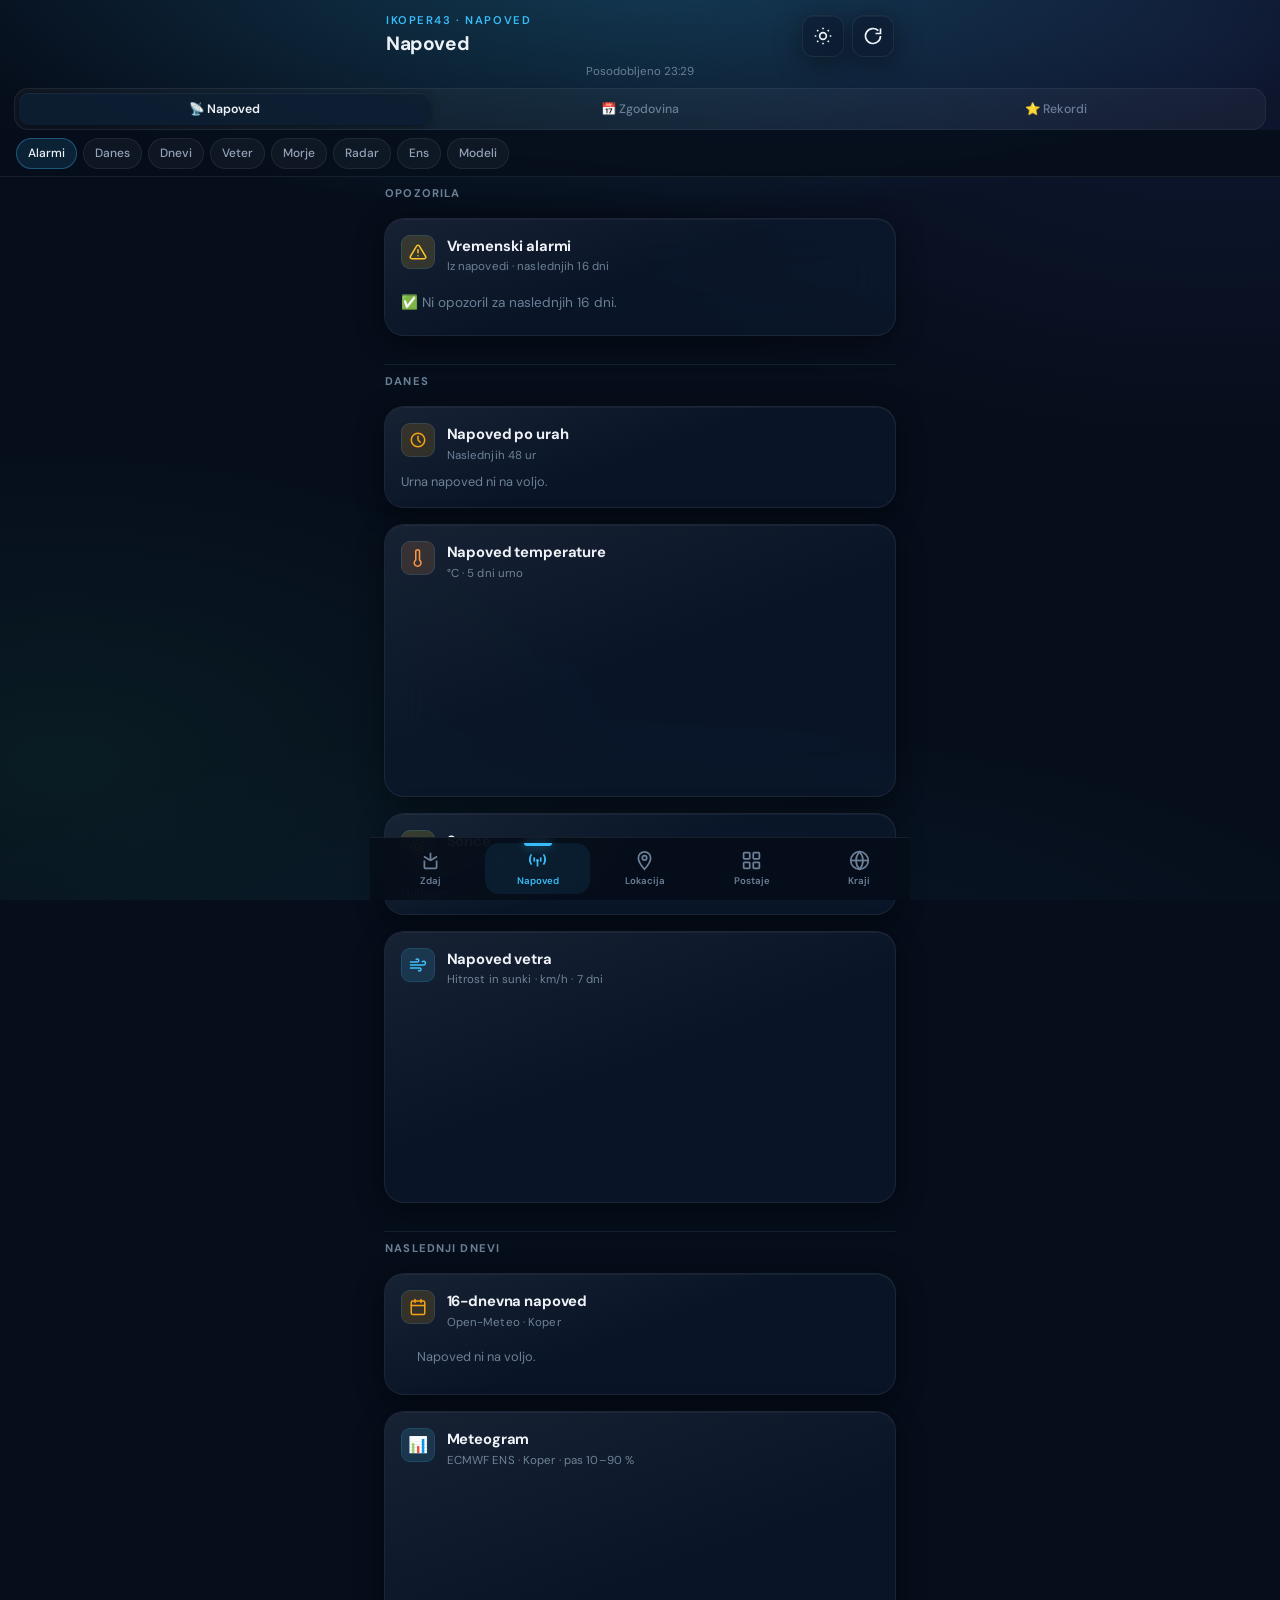
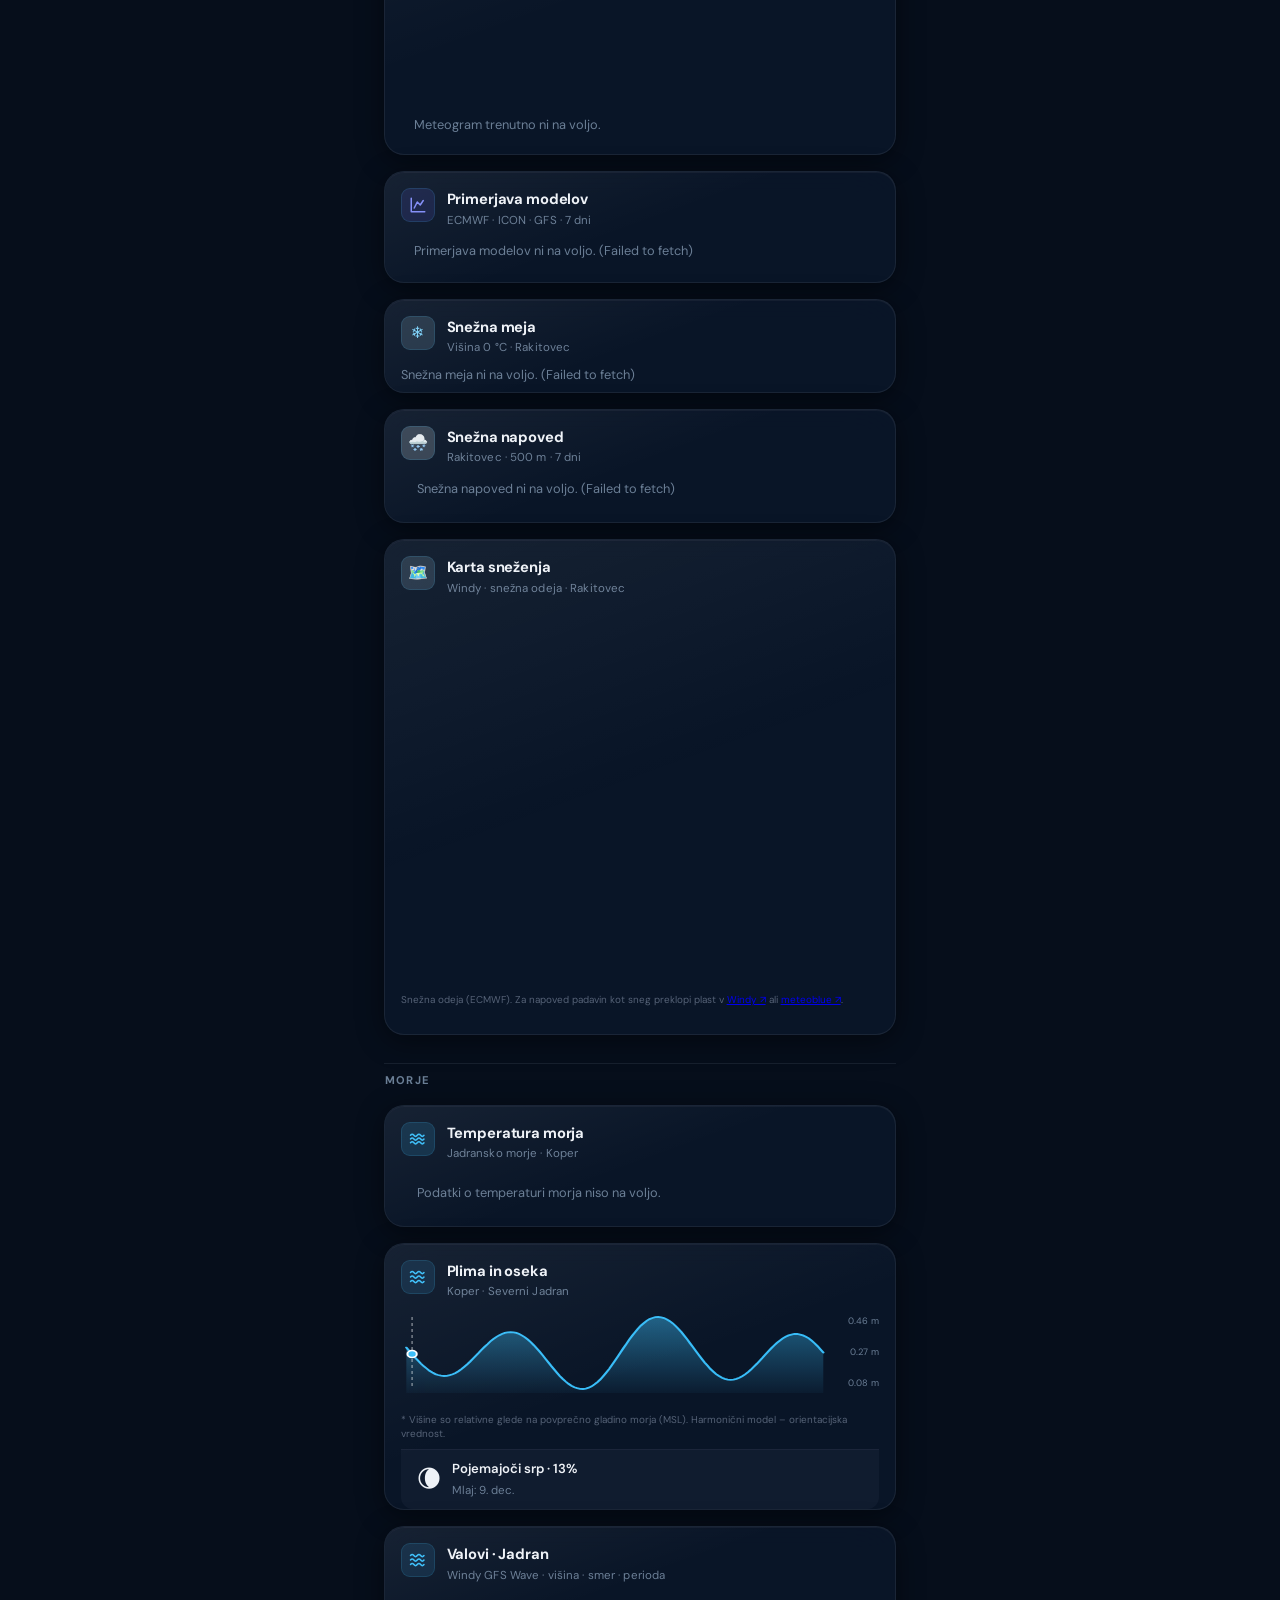
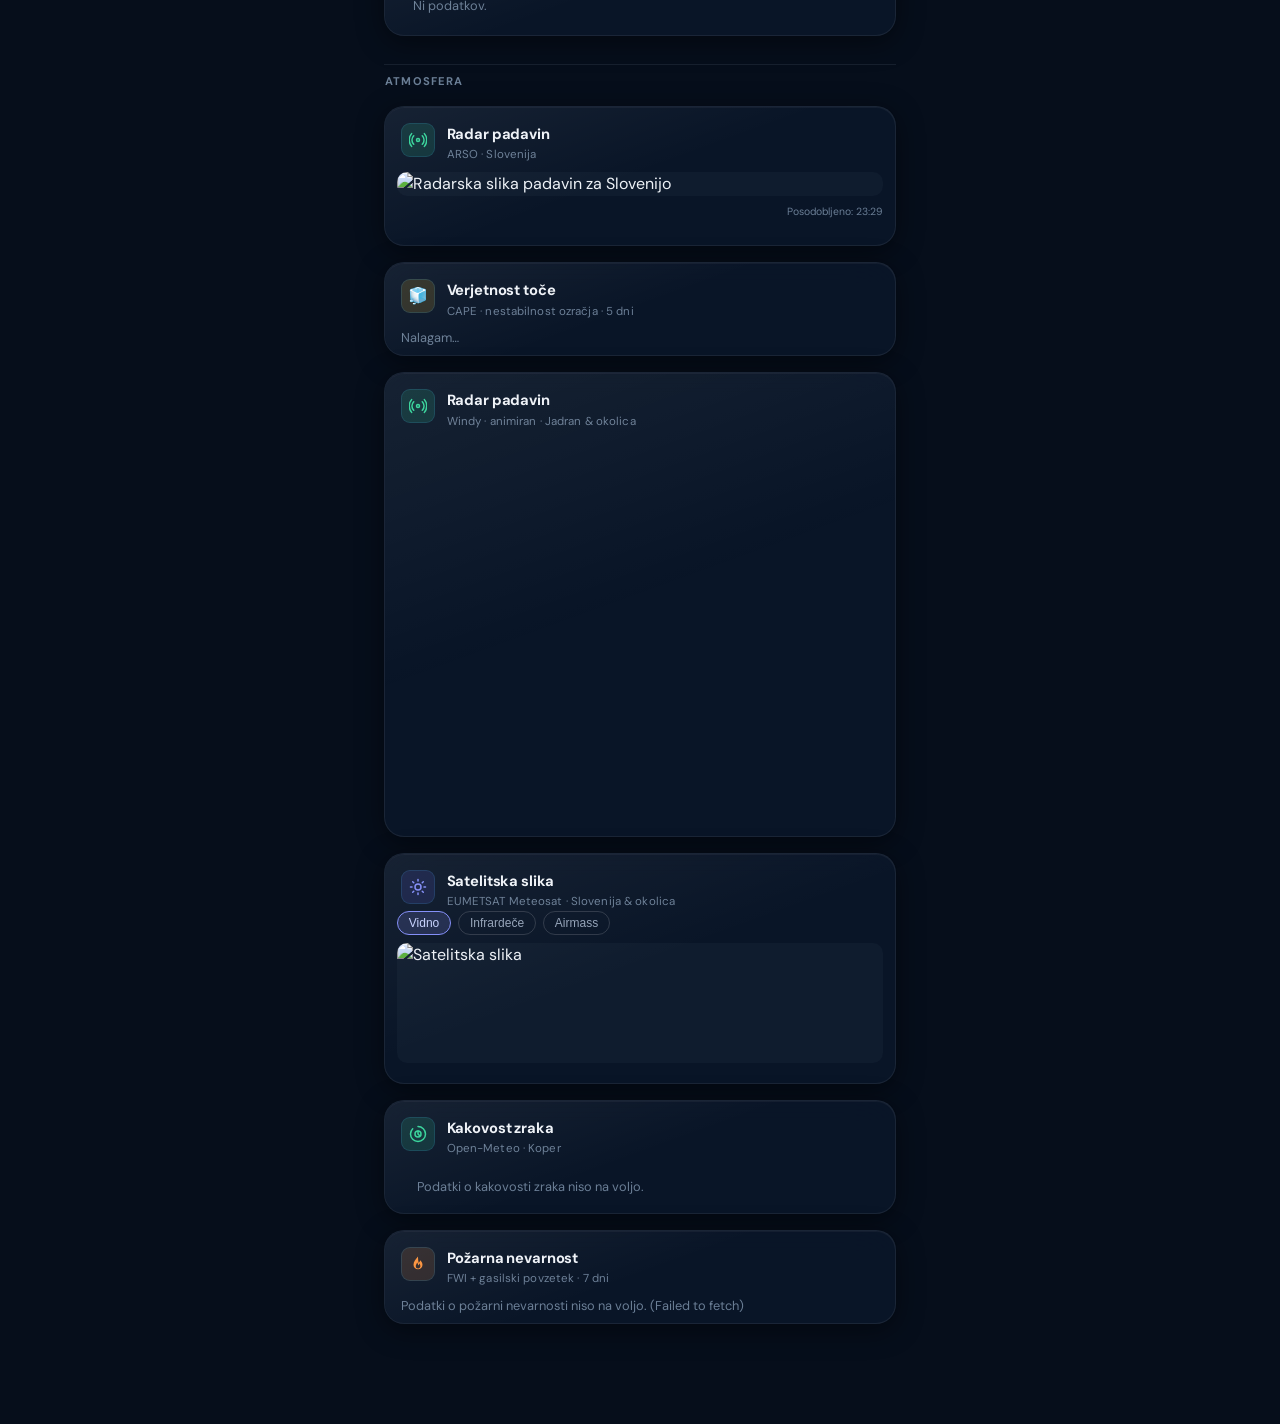
==== commit 742fb038: "Dodaj ECMWF ensemble meteogram za Koper. Prikaže mediano temperature, pas 10–90 % in padavine iz Ope" ====
--- a/forecast.html
+++ b/forecast.html
@@ -55,6 +55,7 @@
       <a class="page-jump__link" href="#sec-veter">Veter</a>
       <a class="page-jump__link" href="#sec-morje">Morje</a>
       <a class="page-jump__link" href="#sec-radar">Radar</a>
+      <a class="page-jump__link" href="#sec-meteogram">Ens</a>
       <a class="page-jump__link" href="#sec-modeli">Modeli</a>
     </nav>
 
@@ -160,6 +161,24 @@
           <p class="forecast-loading">Nalagam napoved…</p>
         </div>
       </section>
+      <!-- Meteogram-lite (ECMWF ENS) -->
+      <section id="sec-meteogram" class="card meteogram-card" aria-label="Meteogram ansambla">
+        <div class="card__head">
+          <span class="card__icon" style="background:rgba(56,189,248,0.15);color:#38bdf8" aria-hidden="true">📊</span>
+          <div>
+            <h2 class="card__title">Meteogram</h2>
+            <p class="card__desc" id="meteogram-sub">ECMWF ENS · Koper · pas 10–90 %</p>
+          </div>
+        </div>
+        <div id="meteogram-days" class="meteogram-days" hidden></div>
+        <div class="chart-wrap chart-wrap--meteogram">
+          <canvas id="chart-meteogram" aria-label="Meteogram temperature in padavin z ansamblom"></canvas>
+        </div>
+        <div id="meteogram-content" class="meteogram-note-wrap">
+          <p class="forecast-loading">Nalagam ansambel…</p>
+        </div>
+      </section>
+
         <!-- Primerjava modelov -->
       <section id="sec-modeli" class="card" aria-label="Primerjava modelov">
         <div class="card__head">
--- a/css/styles.css
+++ b/css/styles.css
@@ -4509,3 +4509,65 @@
   .header__title { font-size: 1.05rem; }
   .wx-chip { display: none; }
 }
+
+/* —— Meteogram-lite (ECMWF ENS) —— */
+.chart-wrap--meteogram {
+  height: 220px;
+  margin: 0.35rem 0.75rem 0.25rem;
+}
+.meteogram-days {
+  display: flex;
+  gap: 0.4rem;
+  overflow-x: auto;
+  -webkit-overflow-scrolling: touch;
+  scrollbar-width: none;
+  padding: 0.35rem 0.85rem 0.15rem;
+}
+.meteogram-days::-webkit-scrollbar { display: none; }
+.meteogram-day {
+  flex: 0 0 auto;
+  min-width: 4.6rem;
+  padding: 0.4rem 0.5rem;
+  border-radius: var(--radius-sm);
+  border: 1px solid var(--card-border);
+  background: rgba(255, 255, 255, 0.03);
+  display: grid;
+  gap: 0.12rem;
+  text-align: center;
+}
+.meteogram-day.is-wide {
+  border-color: rgba(251, 191, 36, 0.35);
+  background: rgba(251, 191, 36, 0.06);
+}
+.meteogram-day__lbl {
+  font-size: 0.68rem;
+  color: var(--muted);
+  text-transform: lowercase;
+}
+.meteogram-day__t {
+  font-size: 0.9rem;
+  font-weight: 650;
+  color: var(--text);
+}
+.meteogram-day__band {
+  font-size: 0.65rem;
+  color: var(--text-secondary);
+}
+.meteogram-day__rain {
+  font-size: 0.68rem;
+  color: var(--rain);
+}
+.meteogram-note-wrap {
+  padding: 0 0.85rem 0.75rem;
+}
+html[data-contrast="high"] .meteogram-day {
+  background: #f8fafc;
+}
+html[data-contrast="high"] .meteogram-day.is-wide {
+  background: #fffbeb;
+  border-color: rgba(180, 83, 9, 0.35);
+}
+
+@media (max-width: 375px) {
+  .chart-wrap--meteogram { height: 200px; }
+}
